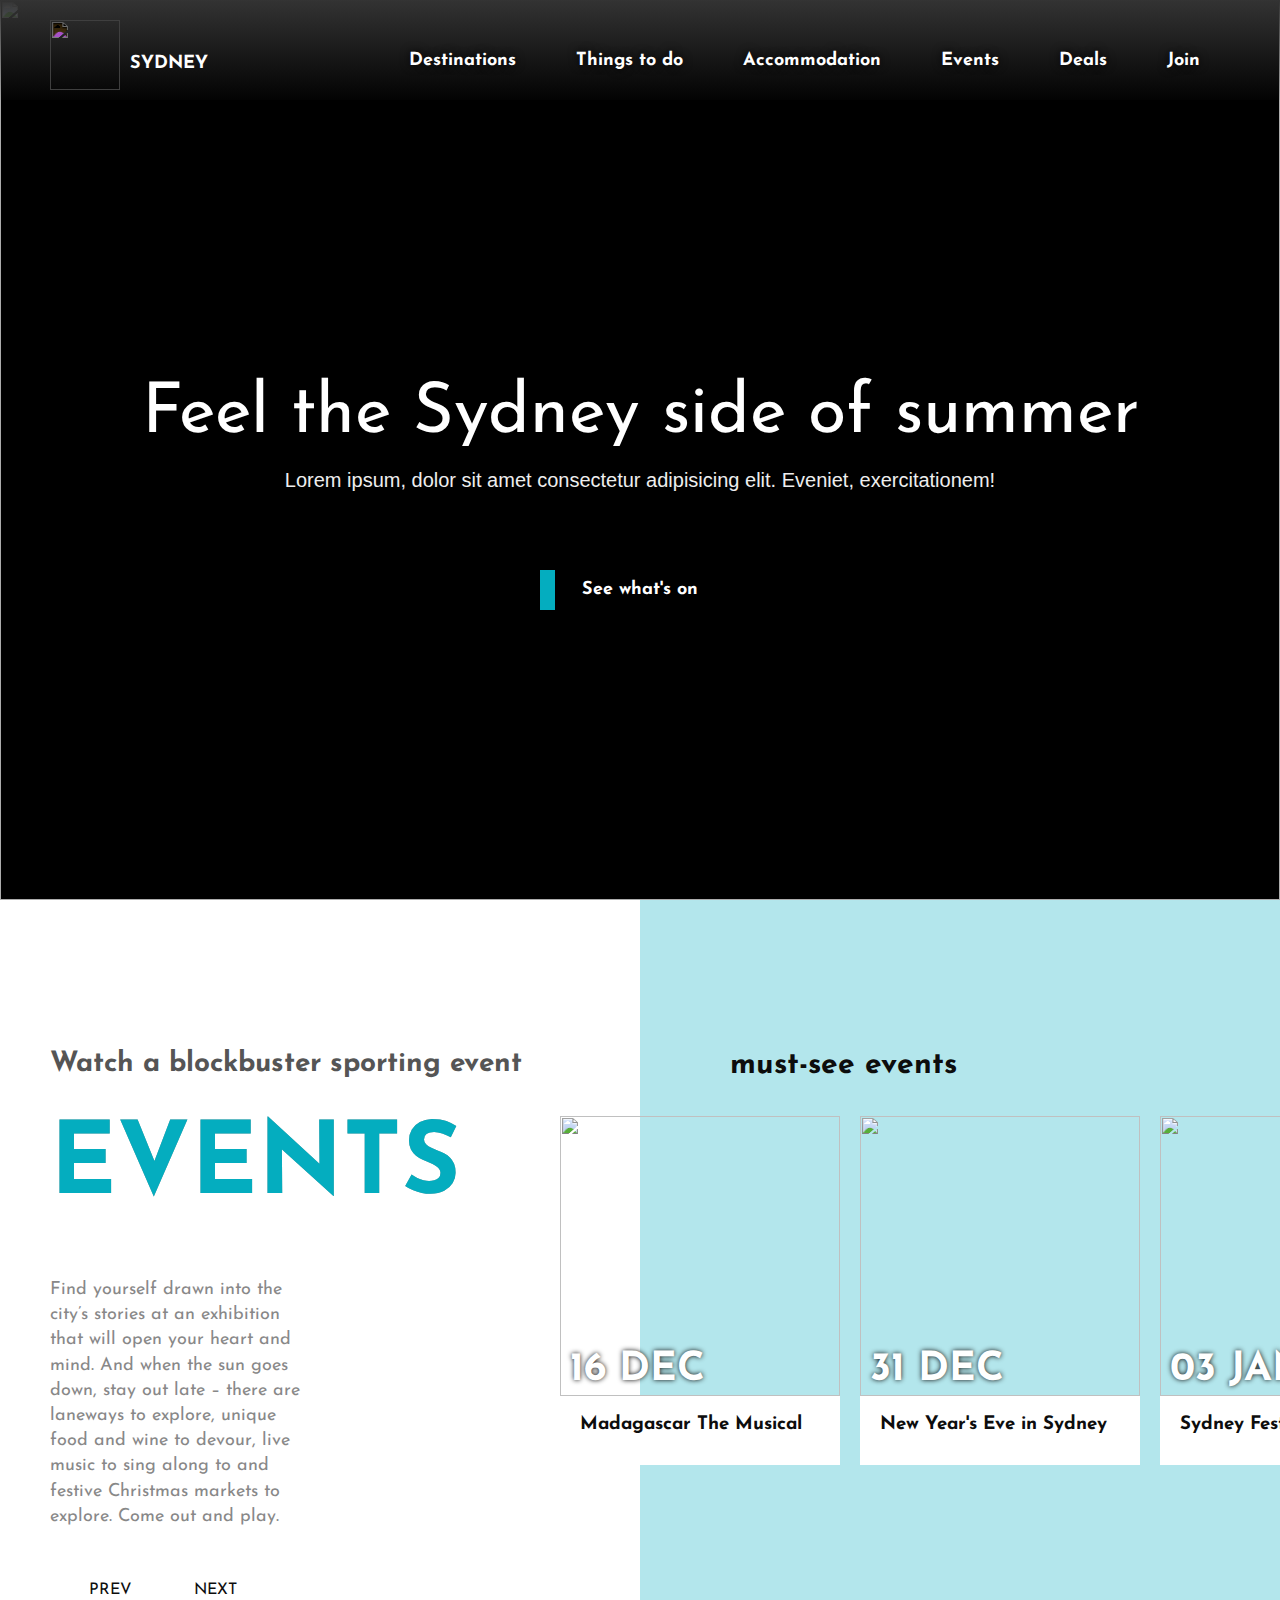
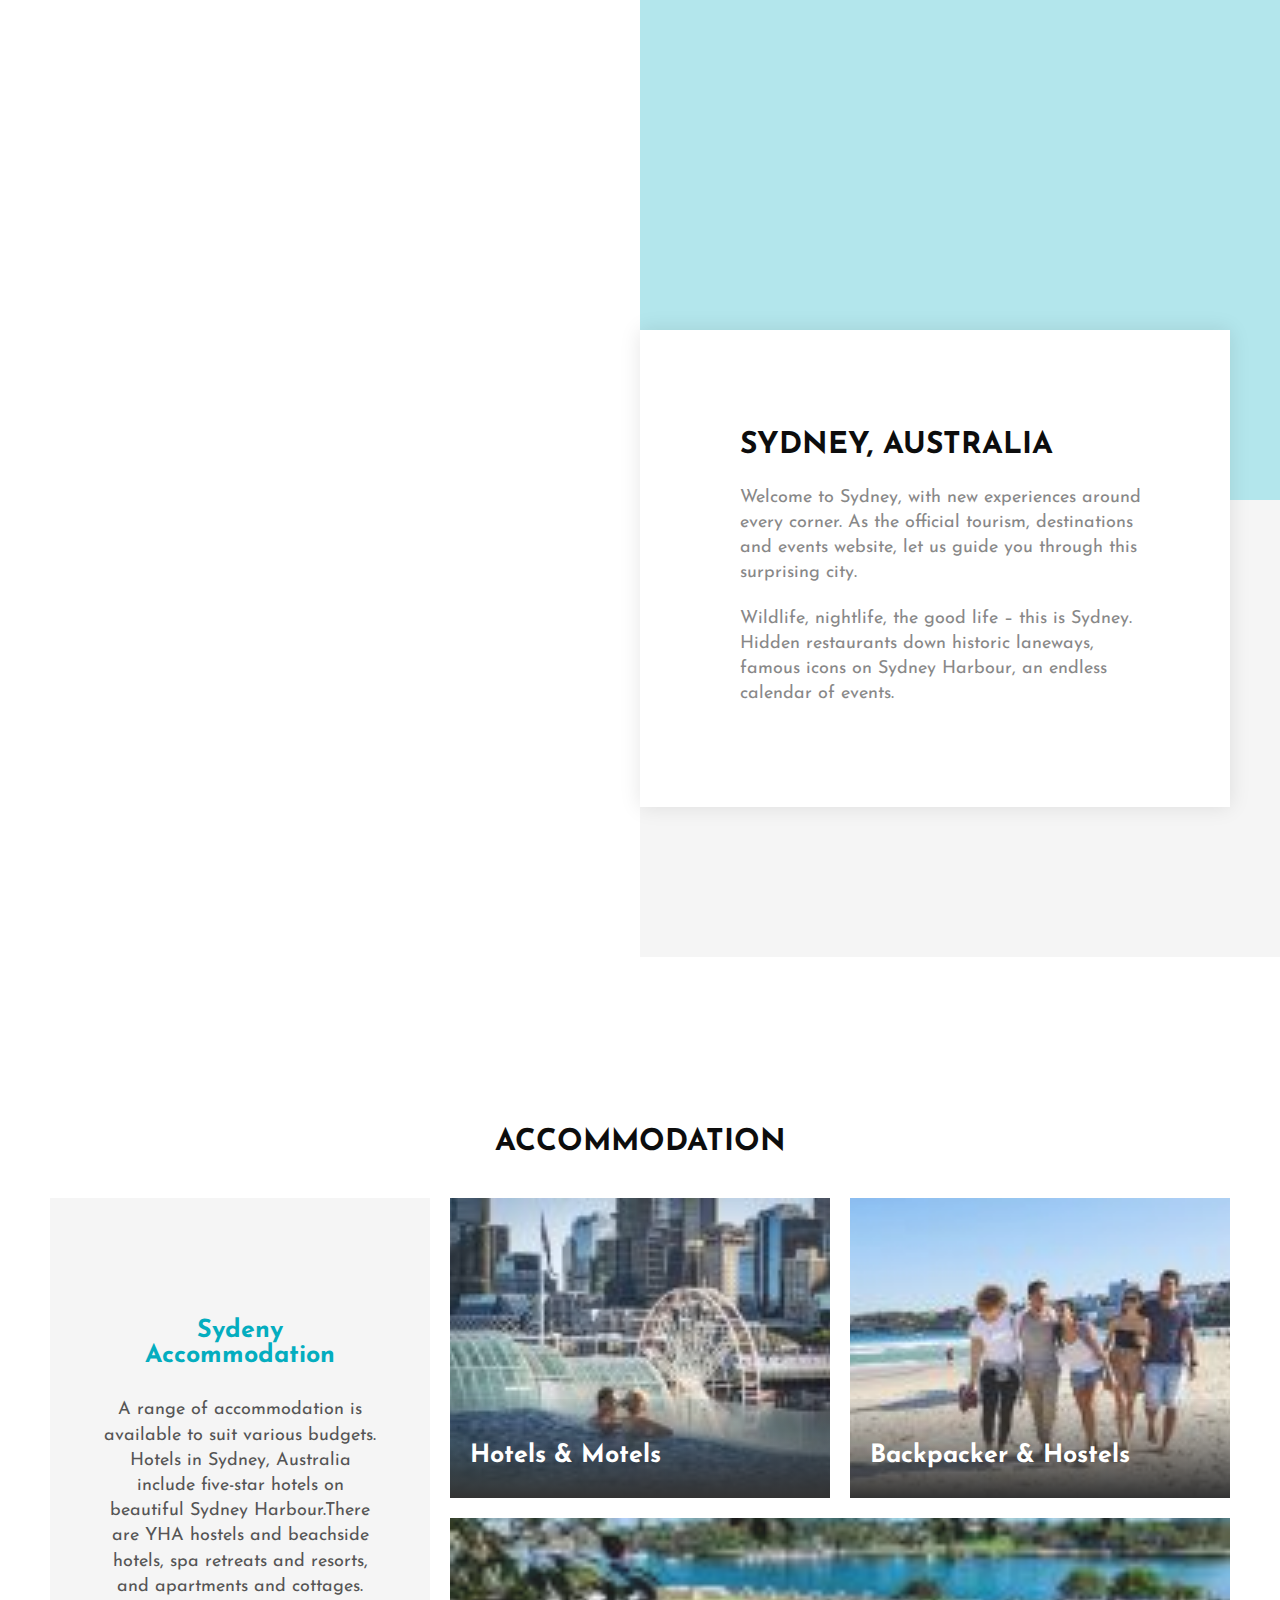
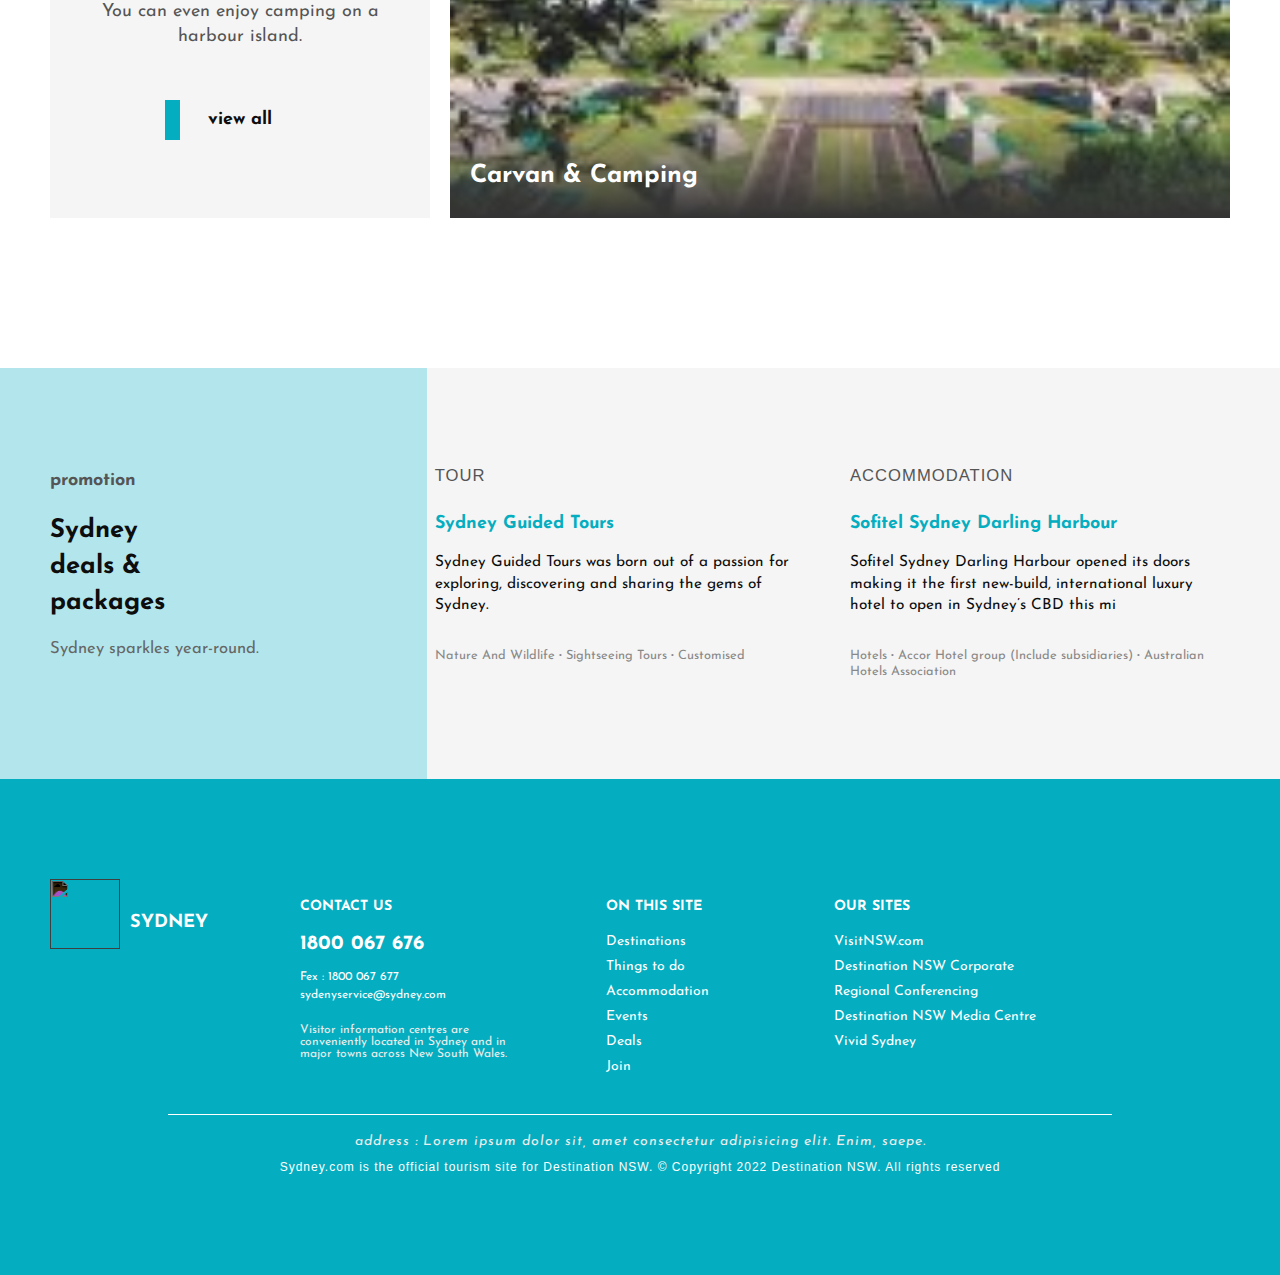
==== index.html @ 296b66c2 "banner 및 accommodation mobile(539ox) 적용" ====
<!DOCTYPE html>
<html lang="ko">

<head>
    <meta charset="UTF-8">
    <meta http-equiv="X-UA-Compatible" content="IE=edge">
    <meta name="viewport" content="width=device-width, initial-scale=1.0">
    <title>Visit to Sydney</title>
    <link rel="stylesheet" href="css/style.css">
    <script defer src="js/main.js"></script>
    <script defer src="js/anime.js"></script>

    <!-- font awesome -->
    <script src="https://kit.fontawesome.com/6f60aa9a63.js" crossorigin="anonymous"></script>

</head>

<body>
    <!-- 
        참고사이트
        https://www.sydney.com/
        참고레이아웃
        http://co1071.shiningcorp.com/?device=pc   
    -->

    <div></div>
    <header id="header">

        <div class="inner">
            <h1>
                <a href="index.html">
                    <img src="img/logoOperahouse.png" alt="">
                    <span>SYDNEY</span>
                </a>
            </h1>

            <!-- web menu -->
            <nav class="menuWeb">

                <!-- main menu -->
                <ul id="gnb">
                    <li><a href="destinations.html">Destinations</a></li>
                    <li><a href="things.html">Things to do</a></li>
                    <li><a href="accommodation.html">Accommodation</a></li>
                    <li><a href="events.html">Events</a></li>
                    <li><a href="deals.html">Deals</a></li>
                    <li><a href="join.html">Join</a></li>
                </ul>
            </nav>

            <!-- media menu button -->
            <a href="#" class="btnMenu">
                <span>menuCall</span>
            </a>

            <!-- mobile menu -->
            <nav class="menuMo">
                <h1>
                    <a href="index.html">
                        <img src="img/logoOperahouse.png" alt="">
                        <span>SYDNEY</span>
                    </a>
                </h1>

                <ul id="gnbMo">
                    <li><a href="destinations.html">Destinations<b>&gt;</b></a></li>
                    <li><a href="things.html">Things to do<b>&gt;</b></a></li>
                    <li><a href="accommodation.html">Accommodation<b>&gt;</b></a></li>
                    <li><a href="events.html">Events<b>&gt;</b></a></li>
                    <li><a href="deals.html">Deals<b>&gt;</b></a></li>
                    <li><a href="join.html">Join<b>&gt;</b></a></li>
                </ul>
            </nav>

        </div>
        <!-- inner end -->
    </header>

    <!-- visual -->
    <figure id="visual">
        <div>
            <img src="img/visual1.jpg" alt="">
            <img src="img/visual2.jpg" alt="">
        </div>


        <div class="inner">
            <h2>Feel the Sydney side of summer</h2>
            <p>Lorem ipsum, dolor sit amet consectetur adipisicing elit. Eveniet, exercitationem!</p>
            <a href="#" class="btn">See what's on</a>
        </div>
        <!-- inner end -->
    </figure>

    <!-- event -->
    <section id="event">
        <div class="inner">
            <div class="left">
                <h3>Watch a blockbuster sporting event</h3>
                <h2>EVENTS</h2>
                <p>
                    Find yourself drawn into the city’s stories at an exhibition that will open your heart and mind. And
                    when the sun goes down, stay out late – there are laneways to explore, unique food and wine to
                    devour, live music to sing along to and festive Christmas markets to explore. Come out and play.
                </p>
                <a href="#" class="btnPrev"><i
                        class="fa-sharp fa-solid fa-arrow-left"></i>&nbsp;&nbsp;&nbsp;&nbsp;PREV</a>
                <a href="#" class="btnNext">NEXT&nbsp;&nbsp;&nbsp;&nbsp;<i
                        class="fa-sharp fa-solid fa-arrow-right"></i></a>
            </div>

            <div class="right">
                <p>must-see events</p>
                <div class="wrap">
                    <article>
                        <a href="#">
                            <div class="imgEvent">
                                <img src="img/event1.jpeg" alt="">
                                <span>09 DEC</span>
                            </div>
                            <div class="txtEvent">
                                <h3>Noel Sydney</h3>
                                <p>
                                    Set festive spirits soaring at Noel Sydney, a new, truly magical Christmas
                                    celebration spanning Macquarie St to the Royal Botanic Gardens.
                                </p>
                            </div>
                        </a>
                    </article>
                    <article>
                        <a href="#">
                            <div class="imgEvent">
                                <img src="img/event2.jpeg" alt="">
                                <span>16 DEC</span>
                            </div>
                            <div class="txtEvent">
                                <h3>Madagascar The Musical</h3>
                                <p>
                                    Out of the Zoo and onto the stage for the Australian Premiere at the Sydney Coliseum
                                    Theatre!
                                </p>
                            </div>
                        </a>
                    </article>
                    <article>
                        <a href="#">
                            <div class="imgEvent">
                                <img src="img/event3.jpeg" alt="">
                                <span>31 DEC</span>
                            </div>
                            <div class="txtEvent">
                                <h3>New Year's Eve in Sydney</h3>
                                <p>
                                    As the clock winds down on 2022, the atmosphere in Sydney becomes electric.
                                </p>
                            </div>
                        </a>
                    </article>
                    <article>
                        <a href="#">
                            <div class="imgEvent">
                                <img src="img/event4.jpeg" alt="">
                                <span>03 JAN</span>
                            </div>
                            <div class="txtEvent">
                                <h3>Sydney Festival</h3>
                                <p>
                                    Embracing the art of summer since 1977, Sydney Festival returns with a citywide
                                    celebration of culture, creativity and exhilarating curiosity.
                                </p>
                            </div>
                        </a>
                    </article>
                    <article>
                        <a href="#">
                            <div class="imgEvent">
                                <img src="img/event5.jpeg" alt="">
                                <span>05 JAN</span>
                            </div>
                            <div class="txtEvent">
                                <h3>Elevate Sydney</h3>
                                <p>
                                    Elevate Sydney is back! Live music, entertainment and more - for free! Overlooking
                                    Circular Quay, the Sydney
                                </p>
                            </div>
                        </a>
                    </article>
                </div>

            </div>
        </div>
    </section>

    <!-- banner -->
    <section id="banner">
        <div class="inner wrap">
            <div class="wrap">
                <h2>SYDNEY, AUSTRALIA</h2>
                <p>Welcome to Sydney, with new experiences around every corner. As the official tourism, destinations
                    and events website, let us guide you through this surprising city.</p>
                <p>Wildlife, nightlife, the good life – this is Sydney. Hidden restaurants down historic laneways,
                    famous icons on Sydney Harbour, an endless calendar of events.
                    <!-- Golden sands, turquoise oceans, dewy green rainforests. Bring the family, your best mates, your soul mate, because nowhere does summer quite like Sydney.-->
                </p>
            </div>
        </div>
    </section>

    <!-- accommodation -->
    <section id="accommodation">
        <div class="inner">
            <h2>ACCOMMODATION</h2>
            <div class="wrap">
                <article>
                    <h3>Sydeny Accommodation</h3>
                    <!-- p내용 너무 길면 줄일 것 -->
                    <p>
                        A range of accommodation is available to suit various budgets. Hotels in Sydney, Australia
                        include five-star hotels on beautiful Sydney Harbour.<span>There are YHA hostels and beachside
                            hotels, spa retreats and resorts, and apartments and cottages. You can even enjoy camping on
                            a harbour island.</span>
                    </p>
                    <a href="#">view all</a>
                </article>

                <article>
                    <a href="#">
                        <div><img src="img/accommodation1.jpg" alt=""></div>
                        <h3>Hotels & Motels</h3>
                    </a>
                </article>

                <article>
                    <a href="#">
                        <div><img src="img/accommodation2.jpg" alt=""></div>
                        <h3>Backpacker & Hostels</h3>
                    </a>
                </article>

                <article>
                    <a href="#">
                        <div><img src="img/accommodation3.jpeg" alt=""></div>
                        <h3>Carvan & Camping</h3>
                    </a>
                </article>
            </div>
        </div>
    </section>

    <!-- deals & packages -->
    <section id="deals">
        <div class="inner wrap">
            <section>
                <span>promotion</span>
                <h2>Sydney<br>deals & packages</h2>
                <p>
                    Sydney sparkles
                    year-round.<!--  Whether you want to spend the day lazing at the beach, hiking in a national park, eating out at a delectable restaurant, joining a guided cultural tour or taking your pick of a buzzing calendar of events, it's time to feel new in Sydney. -->
                </p>
            </section>

            <section>
                <article>
                    <a href="#">
                        <b>TOUR</b>
                        <h3>Sydney Guided Tours</h3>
                        <p>Sydney Guided Tours was born out of a passion for exploring, discovering and sharing the gems
                            of Sydney.</p>
                        <span>Nature And Wildlife ∙ Sightseeing Tours ∙ Customised</span>
                    </a>
                </article>

                <article>
                    <a href="#">
                        <b>ACCOMMODATION</b>
                        <h3>Sofitel Sydney Darling Harbour</h3>
                        <p>Sofitel Sydney Darling Harbour opened its doors making it the first new-build, international
                            luxury hotel to open in Sydney’s CBD this mi</p>
                        <span>Hotels ∙ Accor Hotel group (Include subsidiaries) ∙ Australian Hotels Association</span>
                    </a>
                </article>
            </section>

        </div>
    </section>

    <!-- footer -->
    <footer id="footer">
        <div class="inner">
            <div class="footNavWrap wrap">
                <h1>
                    <a href="index.html">
                        <img src="img/logoOperahouse.png" alt="">
                        <span>SYDNEY</span>
                    </a>
                </h1>
                <!-- <ul>
                    <li><a href="#">Policy</a></li>
                    <li><a href="#">Terms</a></li>
                    <li><a href="#">Customer</a></li>
                    <li><a href="#">Contact us</a></li>
                </ul> -->
                <nav>
                    <div>
                        <h4>CONTACT US</h4>
                        <span>1800 067 676</span><br><span>Fex : 1800 067
                            677</span><br><span>sydenyservice@sydney.com</span><br>
                        <p>
                            Visitor information centres are conveniently located in Sydney and in major towns across New
                            South Wales.<!-- Look for the distinctive blue and yellow ‘i’ signage.
                            The main Sydney Visitor Centre is in The Rocks. -->
                        </p>
                    </div>
                    <div>
                        <h4>ON THIS SITE</h4>
                        <ul>
                            <li><a href="destinations.html">Destinations</a></li>
                            <li><a href="things.html">Things to do</a></li>
                            <li><a href="accommodation.html">Accommodation</a></li>
                            <li><a href="events.html">Events</a></li>
                            <li><a href="deals.html">Deals</a></li>
                            <li><a href="join.html">Join</a></li>
                        </ul>
                    </div>
                    <div>
                        <h4>OUR SITES</h4>
                        <ul>
                            <li><a href="https://www.visitnsw.com/" target="_blank">VisitNSW.com</a></li>
                            <li><a href="https://www.destinationnsw.com.au/" target="_blank">Destination NSW
                                    Corporate</a></li>
                            <li><a href="https://www.meetinnsw.com.au/" target="_blank">Regional Conferencing</a></li>
                            <li><a href="https://media.destinationnsw.com.au/" target="_blank">Destination NSW Media
                                    Centre</a></li>
                            <li><a href="https://www.vividsydney.com/" target="_blank">Vivid Sydney</a></li>
                        </ul>
                    </div>
                </nav>

                <ul>
                    <li>
                        <a href="https://www.facebook.com/sydney" target="_blank">
                            <i class="fab fa-facebook-square"></i><span></span>
                        </a>
                    </li>
                    <li>
                        <a href="https://twitter.com/sydney_sider" target="_blank">
                            <i class="fab fa-twitter-square"></i><span></span>
                        </a>
                    </li>
                    <li>
                        <a href="https://www.youtube.com/user/seesydney" target="_blank">
                            <i class="fab fa-youtube-square"></i><span></span>
                        </a>
                    </li>
                    </li>
                    <li>
                        <a href="https://www.pinterest.com/seesydney/" target="_blank">
                            <i class="fab fa-pinterest-square"></i><span></span>
                        </a>
                    </li>
                </ul>
            </div>

            <div class="footAddWrap wrap">
                <address>
                    address : Lorem ipsum dolor sit, amet consectetur adipisicing elit. Enim, saepe.
                </address>
                <p>
                    Sydney.com is the official tourism site for Destination NSW.
                    © Copyright 2022 Destination NSW. All rights reserved
                </p>
            </div>

        </div>
    </footer>
</body>

</html>
---- css/style.css ----
@import url("https://fonts.googleapis.com/css2?family=Josefin+Sans:wght@100;300;400;500&display=swap");
* {
  margin: 0px;
  padding: 0px;
  box-sizing: border-box;
}

ul,
ol,
li {
  list-style: none;
}

a {
  text-decoration: none;
  outline: 0;
}

body {
  font-family: "Josefin Sans", sans-serif;
  color: #0d0d0d;
}

.hidden {
  position: absolute;
  top: -999999px;
  opacity: 0;
}

.wrap::after {
  content: "";
  display: block;
  clear: both;
}

body #headerSub {
  width: 100%;
  height: 100px;
  position: relative;
  background: linear-gradient(0deg, rgba(51, 51, 51, 0.05), rgb(51, 51, 51));
  z-index: 10;
}
body #headerSub .inner {
  width: 1180px;
  height: 100px;
  margin: 0 auto;
  position: relative;
  z-index: 10;
}
body #headerSub .inner > h1 {
  position: absolute;
  width: 140px;
  left: 0;
  bottom: 10px;
}
body #headerSub .inner > h1 > a {
  display: block;
  width: 100%;
  height: 70px;
}
body #headerSub .inner > h1 > a img {
  width: 70px;
  height: 70px;
  float: left;
  margin-right: 10px;
  filter: invert(100%);
}
body #headerSub .inner > h1 > a span {
  display: inline-block;
  font-size: 18px;
  position: absolute;
  top: 35px;
  color: #fff;
}
body #headerSub .inner .menuWeb #gnb {
  position: absolute;
  right: 0;
  bottom: 18px;
}
body #headerSub .inner .menuWeb #gnb li {
  float: left;
}
body #headerSub .inner .menuWeb #gnb li a {
  display: block;
  padding: 12px 30px;
  font: bold 18px/1 "Josefin Sans";
  color: #fff;
  text-shadow: 0px 0px 10px #000;
}
body #headerSub .inner .menuWeb #gnb li a:hover {
  background-color: #fff;
  color: #333;
  text-shadow: none;
}
body #headerSub .inner .btnMenu {
  display: none;
  width: 50px;
  height: 40px;
  position: absolute;
  top: 50%;
  right: 5%;
  transform: translateY(-50%);
}
body #headerSub .inner .btnMenu.on::before {
  top: 50%;
  margin-top: -2px;
  transform: rotate(45deg);
}
body #headerSub .inner .btnMenu.on::after {
  bottom: 50%;
  margin-bottom: -2px;
  transform: rotate(-45deg);
}
body #headerSub .inner .btnMenu.on span {
  opacity: 0;
}
body #headerSub .inner .btnMenu::before, body #headerSub .inner .btnMenu::after {
  content: "";
  display: block;
  width: 100%;
  height: 4px;
  background: #fff;
  position: absolute;
  left: 0;
  border-radius: 4px;
}
body #headerSub .inner .btnMenu::before {
  top: 0;
  transition: top 0.5s;
  transition: top 0.5s 0s, transform 0.5s 0.5s;
}
body #headerSub .inner .btnMenu::after {
  bottom: 0;
  transition: bottom 0.5s 0s, transform 0.5s 0.5s;
}
body #headerSub .inner .btnMenu span {
  display: block;
  width: 100%;
  height: 4px;
  background: #fff;
  position: absolute;
  top: 50%;
  left: 0;
  margin-top: -2px;
  text-indent: -99999px;
  border-radius: 4px;
  transition: all 0.5s;
}
body #headerSub .inner .menuMo {
  display: none;
  position: fixed;
  top: 0;
  width: 270px;
  height: 100vh;
  background: #b3e6ec;
  padding: 0 2vh;
  left: -270px;
  transition: 0.5s;
}
body #headerSub .inner .menuMo.on {
  left: 0px;
}
body #headerSub .inner .menuMo > h1 {
  position: relative;
  width: 100%;
  height: 100px;
  padding-top: 20px;
  padding-left: 50px;
  margin-bottom: 25px;
}
body #headerSub .inner .menuMo > h1 > a {
  display: block;
  position: relative;
  width: 100%;
  height: 100%;
}
body #headerSub .inner .menuMo > h1 > a img {
  width: 70px;
  height: 70px;
  float: left;
  margin-right: 10px;
}
body #headerSub .inner .menuMo > h1 > a span {
  display: inline-block;
  font-size: 18px;
  line-height: 1;
  position: absolute;
  top: 35px;
  color: #0d0d0d;
}
body #headerSub .inner .menuMo #gnbMo {
  position: relative;
}
body #headerSub .inner .menuMo #gnbMo li {
  border-bottom: 1px solid #04adbf;
}
body #headerSub .inner .menuMo #gnbMo li a {
  display: block;
  width: 100%;
  padding: 3vh 0 2vh;
  text-align: center;
  font-size: 18px;
  font-weight: bold;
  line-height: 1;
  color: #0d0d0d;
}
body #headerSub .inner .menuMo #gnbMo li a b {
  float: right;
  padding-right: 1vw;
}
body .content {
  width: 100%;
  position: relative;
  top: -100px;
}
body .content .visualSub {
  top: 0;
  left: 0;
  width: 100%;
  height: 80vh;
  background: #000;
}
body .content .visualSub video {
  top: 0;
  left: 0;
  width: 100%;
  height: 100%;
  opacity: 0.4;
  object-fit: cover;
  object-position: center 30%;
}
body .content .inner {
  position: relative;
  width: 1180px;
  margin: 0 auto;
  min-height: 500px;
  padding: 100px 0px 0px;
}
body .content .inner h2 {
  position: absolute;
  font: bold 40px/1 "Josefin Sans", sans-serif;
  color: #fff;
  margin-bottom: 60px;
  top: -250px;
  width: 100%;
  text-align: center;
  text-shadow: 0px 0px 10px rgba(51, 51, 51, 0.8);
  letter-spacing: 1px;
}
body #footerSub {
  width: 100%;
  position: relative;
  background: #04adbf;
  padding: 100px 0;
}
body #footerSub .inner {
  width: 1180px;
  margin: 0 auto;
  position: relative;
}
body #footerSub .inner::after {
  content: "";
  display: block;
  clear: both;
}
body #footerSub .inner .footNavWrap {
  position: relative;
  display: flex;
  justify-content: space-between;
}
body #footerSub .inner .footNavWrap h1 {
  width: 140px;
  height: 70px;
  margin-right: 80px;
}
body #footerSub .inner .footNavWrap h1 a {
  display: block;
  width: 100%;
  height: 100%;
}
body #footerSub .inner .footNavWrap h1 a img {
  width: 70px;
  height: 100%;
  float: left;
  margin-right: 10px;
  filter: invert(100%);
}
body #footerSub .inner .footNavWrap h1 a span {
  display: inline-block;
  font-size: 18px;
  position: absolute;
  top: 35px;
  color: #fff;
}
body #footerSub .inner .footNavWrap nav {
  width: 67%;
  display: flex;
  justify-content: space-between;
  padding: 20px 0;
  color: #fff;
}
body #footerSub .inner .footNavWrap nav div {
  width: 33.33%;
}
body #footerSub .inner .footNavWrap nav div h4 {
  font-size: 14px;
  margin-bottom: 20px;
}
body #footerSub .inner .footNavWrap nav div:nth-of-type(1) span {
  margin-right: 10px;
  display: inline-block;
  margin-bottom: 3px;
  font-size: 12px;
}
body #footerSub .inner .footNavWrap nav div:nth-of-type(1) span:nth-of-type(1) {
  font-size: 20px;
  font-weight: bold;
  margin-bottom: 14px;
}
body #footerSub .inner .footNavWrap nav div:nth-of-type(1) > p {
  margin-top: 20px;
  font-size: 12px;
  padding-right: 30px;
  color: #eee;
}
body #footerSub .inner .footNavWrap nav div:nth-of-type(2) ul, body #footerSub .inner .footNavWrap nav div:nth-of-type(3) ul {
  width: 100%;
  padding: 0;
}
body #footerSub .inner .footNavWrap nav div:nth-of-type(2) ul li, body #footerSub .inner .footNavWrap nav div:nth-of-type(3) ul li {
  width: 100%;
  margin-left: 0;
}
body #footerSub .inner .footNavWrap nav div:nth-of-type(2) ul li a, body #footerSub .inner .footNavWrap nav div:nth-of-type(3) ul li a {
  display: block;
  font-size: 14px;
  color: #fff;
  margin-bottom: 10px;
}
body #footerSub .inner .footNavWrap nav div:nth-of-type(2) {
  padding-left: 50px;
  margin-right: 20px;
}
body #footerSub .inner .footNavWrap > ul {
  padding: 15px 0px;
}
body #footerSub .inner .footNavWrap > ul li {
  float: left;
  margin-left: 20px;
}
body #footerSub .inner .footNavWrap > ul li a {
  font-size: 25px;
  color: #fff;
}
body #footerSub .inner .footAddWrap {
  width: 80%;
  margin: 0 auto;
  position: relative;
}
body #footerSub .inner .footAddWrap address {
  position: relative;
  margin: 0 auto;
  padding: 30px 0 10px;
  font-size: 14px;
  letter-spacing: 1px;
  color: #eee;
  text-align: center;
}
body #footerSub .inner .footAddWrap address::after {
  content: "";
  display: block;
  position: absolute;
  margin: 10px auto;
  top: 0;
  left: 0;
  width: 100%;
  height: 0.5px;
  background: #fff;
}
body #footerSub .inner .footAddWrap > p {
  float: left;
  width: 100%;
  font-size: 12px;
  line-height: 1.4;
  font-family: "arial";
  color: #fff;
  letter-spacing: 1px;
  text-align: center;
}

@media screen and (max-width: 1179px) {
  body #headerSub .inner {
    width: 100%;
  }
  body #headerSub .inner > h1 {
    left: 50px;
  }
  body #headerSub .inner .menuWeb #gnb {
    right: 2%;
  }
  body #headerSub .inner .menuWeb #gnb li a {
    font: bold 15px/1 "Josefin Sans", sans-serif;
    text-shadow: 0px 0px 5px #000;
  }
  body .content .inner {
    width: 100%;
  }
  body .content .inner h2 {
    font: bold 35px/1 "Josefin Sans", sans-serif;
  }
  body #footerSub {
    padding: 60px 0px;
  }
  body #footerSub .inner {
    width: 100%;
    padding: 0% 10%;
  }
  body #footerSub .inner .footNavWrap h1 {
    margin-right: 60px;
  }
  body #footerSub .inner .footNavWrap nav {
    width: 50%;
  }
  body #footerSub .inner .footNavWrap nav div {
    width: 25%;
  }
  body #footerSub .inner .footNavWrap nav div:nth-of-type(2) {
    padding-left: 10px;
    margin-right: 0px;
  }
}
@media screen and (max-width: 1079px) {
  body #headerSub .inner .menuWeb {
    display: none;
  }
  body #headerSub .inner .btnMenu {
    display: block;
  }
  body #headerSub .inner .menuMo {
    display: block;
  }
  body .content .inner h2 {
    font: bold 30px/1.6 "Josefin Sans", sans-serif;
    padding: 0px 120px 100px;
  }
  body #footerSub .inner .footNavWrap {
    display: block;
  }
  body #footerSub .inner .footNavWrap h1 {
    margin: 0 auto;
  }
  body #footerSub .inner .footNavWrap nav {
    width: 100%;
    padding: 20px 0px 0px;
  }
  body #footerSub .inner .footNavWrap nav div {
    width: 100%;
  }
  body #footerSub .inner .footNavWrap nav div h4 {
    text-align: center;
  }
  body #footerSub .inner .footNavWrap nav div:nth-of-type(1) span {
    width: 100%;
    margin-right: 0px;
    text-align: center;
  }
  body #footerSub .inner .footNavWrap nav div:nth-of-type(1) span:nth-of-type(2) {
    display: none;
  }
  body #footerSub .inner .footNavWrap nav div:nth-of-type(1) span:nth-of-type(3) {
    display: none;
  }
  body #footerSub .inner .footNavWrap nav div:nth-of-type(1) > p {
    display: none;
  }
  body #footerSub .inner .footNavWrap nav div:nth-of-type(2), body #footerSub .inner .footNavWrap nav div:nth-of-type(3) {
    display: none;
  }
  body #footerSub .inner .footNavWrap > ul {
    padding: 0px 0px 15px;
    position: relative;
    display: flex;
    justify-content: center;
  }
  body #footerSub .inner .footNavWrap > ul li:nth-of-type(1) {
    margin-left: 0px;
  }
}
.things .inner main .isoWrap {
  width: 100%;
  float: left;
  position: relative;
}
.things .inner main .isoWrap article {
  width: 25%;
  padding: 10px;
  float: left;
}
.things .inner main .isoWrap article div {
  width: 100%;
  background: #fff;
  box-shadow: 0px 3px 15px rgba(0, 0, 0, 0.2);
  padding: 20px;
  border-radius: 4px;
}
.things .inner main .isoWrap article div img {
  width: 100%;
  margin-bottom: 15px;
}
.things .inner main .isoWrap article div h3 {
  font-size: 16px;
  line-height: 1;
  font-weight: bold;
  margin-bottom: 10px;
  text-align: center;
}
.things .inner main .isoWrap article div p {
  font-size: 12px;
  line-height: 1.4;
  font-family: "arial", sans-serif;
  color: #777;
  margin-bottom: 15px;
  text-align: center;
}

.vidList {
  width: 100%;
  display: flex;
  flex-wrap: wrap;
  justify-content: space-between;
}

.join {
  width: 100%;
  position: relative;
}
.join .visualSub {
  background: #b3e6ec;
}
.join .inner .joinForm {
  position: relative;
  width: 80%;
  margin: 0 auto;
}
.join .inner .joinForm h3 {
  font-size: 30px;
  font-weight: 400;
  margin-bottom: 40px;
  text-align: center;
  color: #04adbf;
}
.join .inner .joinForm #member fieldset {
  border: none;
}
.join .inner .joinForm #member fieldset table {
  width: 100%;
  border-top: 3px solid #04adbf;
  border-bottom: 3px solid #04adbf;
}
.join .inner .joinForm #member fieldset table tr th,
.join .inner .joinForm #member fieldset table tr td {
  border-bottom: 1px solid #eee;
  text-align: left;
}
.join .inner .joinForm #member fieldset table tr th {
  width: 20%;
  padding: 15px 30px;
}
.join .inner .joinForm #member fieldset table tr td {
  padding: 15px 20px;
}
.join .inner .joinForm #member fieldset table tr td input[type=text],
.join .inner .joinForm #member fieldset table tr td input[type=password],
.join .inner .joinForm #member fieldset table tr td select {
  width: 40%;
  background: #b3e6ec;
  padding: 15px;
  border: 1px solid #aaa;
}
.join .inner .joinForm #member fieldset table tr td input[type=radio],
.join .inner .joinForm #member fieldset table tr td input[type=checkbox] {
  margin: 15px 0px 15px 30px;
}
.join .inner .joinForm #member fieldset table tr td input[type=radio]:nth-of-type(1) {
  margin-left: 0px;
}
.join .inner .joinForm #member fieldset table tr td input[type=checkbox]:nth-of-type(1) {
  margin-left: 0px;
}
.join .inner .joinForm #member fieldset table tr td textarea {
  resize: none;
  width: 60%;
  height: 200px;
  background: #b3e6ec;
  padding: 15px;
}
.join .inner .joinForm #member fieldset table tr td p {
  font: 12px/1 "Josefin Sans";
  color: hotpink;
  margin-top: 8px;
}
.join .inner .joinForm #member fieldset .btnJoin {
  display: flex;
  justify-content: center;
  padding: 40px 0px 0px;
}
.join .inner .joinForm #member fieldset .btnJoin input[type=reset],
.join .inner .joinForm #member fieldset .btnJoin input[type=submit] {
  width: 20%;
  height: 60px;
  margin: 10px;
  font-size: 12px;
  color: #fff;
  font-weight: bold;
  line-height: 60px;
  border: none;
  border-radius: 3px;
  cursor: pointer;
  transition: 0.3s;
  text-align: center;
  background: #04adbf;
}
.join .inner .joinForm #member fieldset .btnJoin input[type=reset]:hover,
.join .inner .joinForm #member fieldset .btnJoin input[type=submit]:hover {
  background: #b3e6ec;
  color: #0d0d0d;
  border: 1px solid #0d0d0d;
}

body {
  background: #fff;
}
body > div::before {
  content: "";
  display: block;
  position: absolute;
  width: 50%;
  height: 1200px;
  top: 100vh;
  right: 0;
  background: #b3e6ec;
}
body #header {
  width: 100%;
  height: 100px;
  position: relative;
  background: linear-gradient(0deg, rgba(51, 51, 51, 0.05), rgb(51, 51, 51));
  z-index: 10;
}
body #header .inner {
  width: 1180px;
  height: 100px;
  margin: 0 auto;
  position: relative;
  z-index: 10;
}
body #header .inner > h1 {
  position: absolute;
  width: 140px;
  left: 0;
  bottom: 10px;
}
body #header .inner > h1 > a {
  display: block;
  width: 100%;
  height: 70px;
}
body #header .inner > h1 > a img {
  width: 70px;
  height: 70px;
  float: left;
  margin-right: 10px;
  filter: invert(100%);
}
body #header .inner > h1 > a span {
  display: inline-block;
  font-size: 18px;
  position: absolute;
  top: 35px;
  color: #fff;
}
body #header .inner .menuWeb #gnb {
  position: absolute;
  right: 0;
  bottom: 18px;
}
body #header .inner .menuWeb #gnb li {
  float: left;
}
body #header .inner .menuWeb #gnb li a {
  display: block;
  padding: 12px 30px;
  font: bold 18px/1 "Josefin Sans", sans-serif;
  color: #fff;
  text-shadow: 0px 0px 10px #000;
}
body #header .inner .menuWeb #gnb li a:hover {
  background-color: #fff;
  color: #333;
  text-shadow: none;
}
body #header .inner .btnMenu {
  display: none;
  width: 50px;
  height: 40px;
  position: absolute;
  top: 50%;
  right: 5%;
  transform: translateY(-50%);
}
body #header .inner .btnMenu.on::before {
  top: 50%;
  margin-top: -2px;
  transform: rotate(45deg);
}
body #header .inner .btnMenu.on::after {
  bottom: 50%;
  margin-bottom: -2px;
  transform: rotate(-45deg);
}
body #header .inner .btnMenu.on span {
  opacity: 0;
}
body #header .inner .btnMenu::before, body #header .inner .btnMenu::after {
  content: "";
  display: block;
  width: 100%;
  height: 4px;
  background: #fff;
  position: absolute;
  left: 0;
  border-radius: 4px;
}
body #header .inner .btnMenu::before {
  top: 0;
  transition: top 0.5s;
  transition: top 0.5s 0s, transform 0.5s 0.5s;
}
body #header .inner .btnMenu::after {
  bottom: 0;
  transition: bottom 0.5s 0s, transform 0.5s 0.5s;
}
body #header .inner .btnMenu span {
  display: block;
  width: 100%;
  height: 4px;
  background: #fff;
  position: absolute;
  top: 50%;
  left: 0;
  margin-top: -2px;
  text-indent: -99999px;
  border-radius: 4px;
  transition: all 0.5s;
}
body #header .inner .menuMo {
  display: none;
  position: fixed;
  top: 0;
  width: 270px;
  height: 100vh;
  background: #b3e6ec;
  padding: 0 2vh;
  left: -270px;
  transition: 0.5s;
}
body #header .inner .menuMo.on {
  left: 0px;
}
body #header .inner .menuMo > h1 {
  position: relative;
  width: 100%;
  height: 100px;
  padding-top: 20px;
  padding-left: 50px;
  margin-bottom: 25px;
}
body #header .inner .menuMo > h1 > a {
  display: block;
  position: relative;
  width: 100%;
  height: 100%;
}
body #header .inner .menuMo > h1 > a img {
  width: 70px;
  height: 70px;
  float: left;
  margin-right: 10px;
}
body #header .inner .menuMo > h1 > a span {
  display: inline-block;
  font-size: 18px;
  line-height: 1;
  position: absolute;
  top: 35px;
  color: #0d0d0d;
}
body #header .inner .menuMo #gnbMo {
  position: relative;
}
body #header .inner .menuMo #gnbMo li {
  border-bottom: 1px solid #04adbf;
}
body #header .inner .menuMo #gnbMo li a {
  display: block;
  width: 100%;
  padding: 3vh 0 2vh;
  text-align: center;
  font-size: 18px;
  font-weight: bold;
  line-height: 1;
  color: #0d0d0d;
}
body #header .inner .menuMo #gnbMo li a b {
  float: right;
  padding-right: 1vw;
}
body #visual {
  position: relative;
  top: -100px;
  left: 0;
  width: 100%;
  height: 100vh;
  background: #000;
  overflow: hidden;
}
body #visual div:nth-of-type(1) {
  position: absolute;
  top: 0;
  left: 0;
  width: 100%;
  height: 100%;
  position: absolute;
}
body #visual div:nth-of-type(1) img {
  position: absolute;
  top: 0;
  left: 0;
  width: 100%;
  height: 100%;
  object-fit: cover;
  object-position: center 80%;
  opacity: 0.9;
  animation: visualAni 5s infinite;
}
body #visual div:nth-of-type(1) img:nth-child(1) {
  width: 100%;
}
body #visual div:nth-of-type(1) img:nth-child(2) {
  width: 100%;
  display: none;
}
body #visual .inner {
  width: 1180px;
  margin: 0 auto;
  position: absolute;
  text-align: center;
  top: 55%;
  left: 50%;
  transform: translate(-50%, -50%);
}
body #visual .inner h2 {
  font: normal 70px/1 "Josefin Sans", sans-serif;
  color: #fff;
  margin-bottom: 20px;
  text-shadow: 0px 0px 10px #000;
}
body #visual .inner p {
  font: normal 20px/1 "arial", sans-serif;
  color: #eee;
  margin-bottom: 80px;
}
body #visual .inner a {
  display: block;
  position: relative;
  width: 200px;
  height: 40px;
  font: bold 18px/40px "Josefin Sans", sans-serif;
  color: #fff;
  margin: 0 auto;
  text-align: center;
  transition: 0.3;
}
body #visual .inner a:hover {
  color: #04adbf;
}
body #visual .inner a::before {
  content: "";
  display: block;
  position: absolute;
  width: 15px;
  height: 40px;
  background: #04adbf;
  transition: 0.3s;
  z-index: -1;
}
body #visual .inner a:hover::before {
  background: #fff;
  width: 200px;
}
body #event {
  width: 100%;
  padding: 50px 0 150px;
  position: relative;
  overflow: hidden;
}
body #event .inner {
  width: 1180px;
  margin: 0 auto;
  position: relative;
  display: flex;
  justify-content: space-between;
}
body #event .inner div.left {
  width: 480px;
  margin-right: 20px;
}
body #event .inner div.left h3 {
  font-size: 28px;
  margin-bottom: 40px;
  color: #555;
}
body #event .inner div.left h2 {
  font-size: 100px;
  margin-bottom: 60px;
  color: #04adbf;
  text-shadow: 0px 0px 0px rgba(0, 0, 0, 0.4);
}
body #event .inner div.left p {
  width: 20vw;
  margin-bottom: 40px;
  font-size: 18px;
  line-height: 1.4;
  color: #888;
}
body #event .inner div.left a {
  display: block;
  position: relative;
  float: left;
  width: 100px;
  height: 40px;
  color: #0d0d0d;
  text-align: center;
  line-height: 40px;
  transition: 0.3s;
}
body #event .inner div.left a.btnPrev {
  margin-right: 2vw;
}
body #event .inner div.left a.btnPrev i {
  position: relative;
  left: 0%;
}
body #event .inner div.left a.btnPrev:hover {
  color: #04adbf;
}
body #event .inner div.left a.btnPrev:hover i {
  transform: scale(1.2);
  animation: prevAni 0.3s;
}
body #event .inner div.left a.btnNext i {
  position: relative;
  right: 0%;
}
body #event .inner div.left a.btnNext:hover {
  color: #04adbf;
}
body #event .inner div.left a.btnNext:hover i {
  transform: scale(1.2);
  animation: nextAni 0.3s;
}
body #event .inner div.right {
  width: 680px;
}
body #event .inner div.right > p {
  width: 100%;
  padding: 0px 0px 35px 180px;
  font-size: 30px;
  font-weight: bold;
}
body #event .inner div.right .wrap {
  width: 1600px;
  height: 340px;
  position: relative;
}
body #event .inner div.right .wrap article {
  width: 300px;
  height: 100%;
  padding: 0px 10px;
  float: left;
  transition: 0.5s;
  position: absolute;
  top: 0;
  left: 0;
}
body #event .inner div.right .wrap article:nth-of-type(1) {
  opacity: 0;
  transform: translateX(-100%) scale(1);
}
body #event .inner div.right .wrap article:nth-of-type(2) {
  opacity: 1;
  transform: translateX(0%) scale(1);
}
body #event .inner div.right .wrap article:nth-of-type(3) {
  opacity: 1;
  transform: translateX(100%) scale(1);
}
body #event .inner div.right .wrap article:nth-of-type(4) {
  opacity: 1;
  transform: translateX(200%) scale(1);
}
body #event .inner div.right .wrap article:nth-of-type(5) {
  opacity: 0;
  transform: translateX(300%) scale(1);
}
body #event .inner div.right .wrap article a {
  display: block;
  width: 100%;
  height: 100%;
}
body #event .inner div.right .wrap article a .imgEvent {
  width: 100%;
  height: 280px;
}
body #event .inner div.right .wrap article a .imgEvent img {
  width: 100%;
  height: 100%;
  object-fit: cover;
}
body #event .inner div.right .wrap article a .imgEvent span {
  position: relative;
  font-size: 40px;
  font-weight: bold;
  color: #fff;
  text-shadow: 0px 0px 5px #0d0d0d;
  padding: 10px 10px;
  left: 0;
  top: -50px;
}
body #event .inner div.right .wrap article a .txtEvent {
  background: #fff;
  position: relative;
  padding: 20px;
  color: #0d0d0d;
}
body #event .inner div.right .wrap article a .txtEvent h3 {
  font-weight: bold;
  line-height: 1;
  margin-bottom: 10px;
}
body #event .inner div.right .wrap article a .txtEvent p {
  width: 100%;
  font-size: 16px;
  line-height: 1.2;
  max-height: 0;
  overflow: hidden;
  transition: 0.5s;
}
body #event .inner div.right .wrap article a:hover .txtEvent {
  background: #fff;
}
body #event .inner div.right .wrap article a:hover .txtEvent p {
  overflow: visible;
  max-height: 100vh;
  background: #fff;
}
body #banner {
  width: 100%;
  position: relative;
  padding: 150px 0;
  margin: 20px 0;
  background: url(../img/bannerBg.jpg) no-repeat left center fixed;
  background-size: 50%;
}
body #banner .inner {
  width: 1180px;
  margin: 0 auto;
  position: relative;
}
body #banner .inner .wrap {
  float: right;
  width: 50%;
  padding: 100px 80px 100px 100px;
  background: #fff;
  box-shadow: 0px 0px 20px rgba(0, 0, 0, 0.1);
}
body #banner .inner .wrap h2 {
  font-size: 30px;
  font-weight: bold;
  padding-bottom: 25px;
}
body #banner .inner .wrap p {
  font: normal 18px/1.4 "Josefin Sans";
  color: #888;
}
body #banner .inner .wrap p:nth-of-type(1) {
  margin-bottom: 20px;
}
body #banner::after {
  content: "";
  display: block;
  position: absolute;
  top: 0;
  right: 0;
  width: 50%;
  height: 100%;
  background: #f5f5f5;
  z-index: -10;
}
body #accommodation {
  width: 100%;
  padding: 150px 0;
}
body #accommodation .inner {
  width: 1180px;
  margin: 0 auto;
  position: relative;
}
body #accommodation .inner h2 {
  text-align: center;
  font-size: 30px;
  font-weight: bold;
  margin-bottom: 40px;
}
body #accommodation .inner .wrap {
  width: 100%;
}
body #accommodation .inner .wrap article:nth-of-type(1), body #accommodation .inner .wrap article:nth-of-type(2), body #accommodation .inner .wrap article:nth-of-type(3), body #accommodation .inner .wrap article:nth-of-type(4) {
  float: left;
}
body #accommodation .inner .wrap article:nth-of-type(2), body #accommodation .inner .wrap article:nth-of-type(3), body #accommodation .inner .wrap article:nth-of-type(4) {
  position: relative;
  cursor: pointer;
}
body #accommodation .inner .wrap article:nth-of-type(2) div, body #accommodation .inner .wrap article:nth-of-type(3) div, body #accommodation .inner .wrap article:nth-of-type(4) div {
  width: 100%;
  height: 100%;
  position: relative;
  overflow: hidden;
}
body #accommodation .inner .wrap article:nth-of-type(2) div img, body #accommodation .inner .wrap article:nth-of-type(3) div img, body #accommodation .inner .wrap article:nth-of-type(4) div img {
  width: 100%;
  height: 100%;
  object-fit: cover;
  transition: 0.8s;
}
body #accommodation .inner .wrap article:nth-of-type(2) h3, body #accommodation .inner .wrap article:nth-of-type(3) h3, body #accommodation .inner .wrap article:nth-of-type(4) h3 {
  position: absolute;
  padding: 30px 20px;
  bottom: 0;
  left: 0;
  font-size: 25px;
  color: #fff;
  z-index: 3;
}
body #accommodation .inner .wrap article:nth-of-type(2):hover img, body #accommodation .inner .wrap article:nth-of-type(3):hover img, body #accommodation .inner .wrap article:nth-of-type(4):hover img {
  scale: 1.1;
}
body #accommodation .inner .wrap article:nth-of-type(2)::before, body #accommodation .inner .wrap article:nth-of-type(3)::before, body #accommodation .inner .wrap article:nth-of-type(4)::before {
  content: "";
  display: block;
  width: 100%;
  height: 100%;
  position: absolute;
  top: 0;
  left: 0;
  background: rgba(245, 245, 245, 0.11);
  z-index: 1;
}
body #accommodation .inner .wrap article:nth-of-type(2)::after, body #accommodation .inner .wrap article:nth-of-type(3)::after, body #accommodation .inner .wrap article:nth-of-type(4)::after {
  content: "";
  display: block;
  width: 100%;
  height: 33%;
  position: absolute;
  bottom: 0;
  left: 0;
  background: linear-gradient(0deg, rgb(51, 51, 51), rgba(51, 51, 51, 0.05));
  z-index: 2;
}
body #accommodation .inner .wrap article:nth-of-type(1) {
  width: 380px;
  height: 620px;
  position: relative;
  margin-right: 20px;
  padding: 120px 50px;
  background: #f5f5f5;
  text-align: center;
}
body #accommodation .inner .wrap article:nth-of-type(1) h3 {
  font-size: 25px;
  margin-bottom: 30px;
  color: #04adbf;
}
body #accommodation .inner .wrap article:nth-of-type(1) p {
  font-size: 18px;
  line-height: 1.4;
  color: #555;
  margin-bottom: 50px;
}
body #accommodation .inner .wrap article:nth-of-type(1) a {
  display: block;
  width: 150px;
  height: 40px;
  line-height: 40px;
  position: relative;
  text-align: center;
  margin: 0 auto;
  font: bold 18px/40px "Josefin Sans";
  color: #0d0d0d;
  transition: 0.3s;
  z-index: 2;
}
body #accommodation .inner .wrap article:nth-of-type(1) a:hover {
  color: #fff;
}
body #accommodation .inner .wrap article:nth-of-type(1) a::before {
  content: "";
  display: block;
  position: absolute;
  width: 15px;
  height: 40px;
  background: #04adbf;
  transition: 0.3s;
  z-index: -1;
}
body #accommodation .inner .wrap article:nth-of-type(1) a:hover::before {
  background: #04adbf;
  width: 150px;
}
body #accommodation .inner .wrap article:nth-of-type(2) {
  width: 380px;
  height: 300px;
  margin-right: 20px;
}
body #accommodation .inner .wrap article:nth-of-type(3) {
  width: 380px;
  height: 300px;
}
body #accommodation .inner .wrap article:nth-of-type(4) {
  width: 780px;
  height: 300px;
  margin-top: 20px;
}
body #deals {
  width: 100%;
  position: relative;
}
body #deals::before {
  content: "";
  display: block;
  width: 33.33%;
  height: 100%;
  position: absolute;
  background: #b3e6ec;
  z-index: -1;
  top: 0;
  left: 0;
}
body #deals::after {
  content: "";
  display: block;
  width: 66.67%;
  height: 100%;
  position: absolute;
  background: #f5f5f5;
  z-index: -1;
  top: 0;
  right: 0;
}
body #deals .inner {
  width: 1180px;
  margin: 0 auto;
  position: relative;
  display: flex;
  justify-content: space-between;
}
body #deals .inner section {
  position: relative;
}
body #deals .inner section:nth-of-type(1) {
  width: 18%;
  height: 100%;
  padding: 100px 0px 100px 0px;
}
body #deals .inner section:nth-of-type(1) span {
  display: inline-block;
  font: bold 1.4vw/1.4 "Josefin Sans";
  margin-bottom: 20px;
  color: #555;
}
body #deals .inner section:nth-of-type(1) > h2 {
  font-size: 2vw;
  margin-bottom: 20px;
  line-height: 1.4;
}
body #deals .inner section:nth-of-type(1) > p {
  font-size: 1.3vw;
  color: #666;
}
body #deals .inner section:nth-of-type(1) > p > span {
  font-size: 1.3vw;
  font-weight: normal;
  color: #666;
  display: hide;
}
body #deals .inner section:nth-of-type(2) {
  position: relative;
  width: 80%;
  height: 100%;
  padding: 100px 0px;
  display: flex;
  justify-content: flex-end;
}
body #deals .inner section:nth-of-type(2) article {
  padding-left: 5%;
  width: 44%;
}
body #deals .inner section:nth-of-type(2) article b {
  display: inline-block;
  font: normal 1.3vw/1 "arial";
  color: #555;
  margin-bottom: 30px;
  letter-spacing: 1px;
}
body #deals .inner section:nth-of-type(2) article h3 {
  font-size: 1.4vw;
  margin-bottom: 20px;
  color: #04adbf;
}
body #deals .inner section:nth-of-type(2) article p {
  font-size: 1.2vw;
  line-height: 1.4;
  margin-bottom: 30px;
  color: #0d0d0d;
}
body #deals .inner section:nth-of-type(2) article span {
  font-size: 1vw;
  color: #888;
}
body #footer {
  width: 100%;
  position: relative;
  background: #04adbf;
  padding: 100px 0;
}
body #footer .inner {
  width: 1180px;
  margin: 0 auto;
  position: relative;
}
body #footer .inner::after {
  content: "";
  display: block;
  clear: both;
}
body #footer .inner .footNavWrap {
  position: relative;
  display: flex;
  justify-content: space-between;
}
body #footer .inner .footNavWrap h1 {
  width: 140px;
  height: 70px;
  margin-right: 80px;
}
body #footer .inner .footNavWrap h1 a {
  display: block;
  width: 100%;
  height: 100%;
}
body #footer .inner .footNavWrap h1 a img {
  width: 70px;
  height: 100%;
  float: left;
  margin-right: 10px;
  filter: invert(100%);
}
body #footer .inner .footNavWrap h1 a span {
  display: inline-block;
  font-size: 18px;
  position: absolute;
  top: 35px;
  color: #fff;
}
body #footer .inner .footNavWrap nav {
  width: 67%;
  display: flex;
  justify-content: space-between;
  padding: 20px 0;
  color: #fff;
}
body #footer .inner .footNavWrap nav div {
  width: 33.33%;
}
body #footer .inner .footNavWrap nav div h4 {
  font-size: 14px;
  margin-bottom: 20px;
}
body #footer .inner .footNavWrap nav div:nth-of-type(1) span {
  margin-right: 10px;
  display: inline-block;
  margin-bottom: 3px;
  font-size: 12px;
}
body #footer .inner .footNavWrap nav div:nth-of-type(1) span:nth-of-type(1) {
  font-size: 20px;
  font-weight: bold;
  margin-bottom: 14px;
}
body #footer .inner .footNavWrap nav div:nth-of-type(1) > p {
  margin-top: 20px;
  font-size: 12px;
  padding-right: 30px;
  color: #eee;
}
body #footer .inner .footNavWrap nav div:nth-of-type(2) ul, body #footer .inner .footNavWrap nav div:nth-of-type(3) ul {
  width: 100%;
  padding: 0;
}
body #footer .inner .footNavWrap nav div:nth-of-type(2) ul li, body #footer .inner .footNavWrap nav div:nth-of-type(3) ul li {
  width: 100%;
  margin-left: 0;
}
body #footer .inner .footNavWrap nav div:nth-of-type(2) ul li a, body #footer .inner .footNavWrap nav div:nth-of-type(3) ul li a {
  display: block;
  font-size: 14px;
  color: #fff;
  margin-bottom: 10px;
}
body #footer .inner .footNavWrap nav div:nth-of-type(2) {
  padding-left: 50px;
  margin-right: 20px;
}
body #footer .inner .footNavWrap > ul {
  padding: 15px 0px;
}
body #footer .inner .footNavWrap > ul li {
  float: left;
  margin-left: 20px;
}
body #footer .inner .footNavWrap > ul li a {
  font-size: 25px;
  color: #fff;
}
body #footer .inner .footAddWrap {
  width: 80%;
  margin: 0 auto;
  position: relative;
}
body #footer .inner .footAddWrap address {
  position: relative;
  margin: 0 auto;
  padding: 30px 0 10px;
  font-size: 14px;
  letter-spacing: 1px;
  color: #eee;
  text-align: center;
}
body #footer .inner .footAddWrap address::after {
  content: "";
  display: block;
  position: absolute;
  margin: 10px auto;
  top: 0;
  left: 0;
  width: 100%;
  height: 0.5px;
  background: #fff;
}
body #footer .inner .footAddWrap > p {
  float: left;
  width: 100%;
  font-size: 12px;
  line-height: 1.4;
  font-family: "arial";
  color: #fff;
  letter-spacing: 1px;
  text-align: center;
}
@keyframes visualAni {
  0% {
    scale: 1;
  }
  100% {
    scale: 1.2;
  }
}
@keyframes prevAni {
  0% {
    left: 0%;
    opacity: 1;
  }
  100% {
    left: -20%;
    opacity: 0;
  }
}
@keyframes nextAni {
  0% {
    right: 0%;
    opacity: 1;
  }
  100% {
    right: -20%;
    opacity: 0;
  }
}

@media screen and (max-width: 1179px) {
  body > div::before {
    height: 800px;
  }
  body #header .inner {
    width: 100%;
    height: 100px;
  }
  body #header .inner > h1 {
    left: 50px;
  }
  body #header .inner .menuWeb #gnb {
    right: 2%;
  }
  body #header .inner .menuWeb #gnb li a {
    font: bold 15px/1 "Josefin Sans" sans-serif;
    text-shadow: 0px 0px 5px #000;
  }
  body #visual .inner {
    width: 100%;
  }
  body #visual .inner h2 {
    font: normal 50px/1 "Josefin Sans", sans-serif;
    text-shadow: 0px 0px 5px #000;
  }
  body #visual .inner p {
    font: normal 16px/1 "arial";
  }
  body #visual .inner a {
    height: 30px;
    font: bold 16px/30px "Josefin Sans", sans-serif;
  }
  body #visual .inner a::before {
    height: 30px;
  }
  body #event {
    padding: 20px 0 100px;
  }
  body #event .inner {
    width: 100%;
    padding: 0% 10%;
  }
  body #event .inner div.left {
    width: 36vw;
  }
  body #event .inner div.left h3 {
    font-size: 18px;
    margin-bottom: 30px;
  }
  body #event .inner div.left h2 {
    font-size: 80px;
    margin-bottom: 30px;
  }
  body #event .inner div.left p {
    width: 25vw;
    margin-bottom: 30px;
    font-size: 14px;
  }
  body #banner {
    padding: 100px 0px;
    margin: 0px 0px;
  }
  body #banner .inner {
    width: 100%;
  }
  body #banner .inner .wrap {
    padding: 70px 50px 70px 60px;
  }
  body #banner .inner .wrap h2 {
    font-size: 25px;
  }
  body #banner .inner .wrap p {
    font: normal 14px/1.4 "Josefin Sans", sans-serif;
  }
  body #accommodation {
    padding: 130px 0;
  }
  body #accommodation .inner {
    width: 100%;
    padding: 0% 10%;
  }
  body #accommodation .inner h2 {
    font-size: 25px;
  }
  body #accommodation .inner .wrap article:nth-of-type(2) h3, body #accommodation .inner .wrap article:nth-of-type(3) h3, body #accommodation .inner .wrap article:nth-of-type(4) h3 {
    padding: 20px 20px;
    font-size: 20px;
  }
  body #accommodation .inner .wrap article:nth-of-type(1) {
    width: 32%;
    height: 550px;
    padding: 80px 50px 60px;
  }
  body #accommodation .inner .wrap article:nth-of-type(1) h3 {
    font-size: 20px;
  }
  body #accommodation .inner .wrap article:nth-of-type(1) p {
    font-size: 14px;
  }
  body #accommodation .inner .wrap article:nth-of-type(1) a {
    height: 30px;
    font: bold 16px/30px "Josefin Sans", sans-serif;
  }
  body #accommodation .inner .wrap article:nth-of-type(1) a::before {
    height: 30px;
  }
  body #accommodation .inner .wrap article:nth-of-type(2) {
    width: calc(100% - (32% + 20px));
    height: 170px;
    margin-right: 0;
    margin-bottom: 20px;
  }
  body #accommodation .inner .wrap article:nth-of-type(3) {
    width: calc(100% - (32% + 20px));
    height: 170px;
    margin-bottom: 20px;
  }
  body #accommodation .inner .wrap article:nth-of-type(4) {
    width: calc(100% - (32% + 20px));
    height: 170px;
    margin-top: 0px;
  }
  body #deals .inner {
    width: 100%;
    padding: 0% 10%;
  }
  body #deals .inner section:nth-of-type(1) {
    width: 33.33%;
    padding: 80px 80px 0px 0px;
  }
  body #deals .inner section:nth-of-type(2) {
    width: 66.67%;
    padding: 80px 0px;
  }
  body #deals .inner section:nth-of-type(2) article {
    width: 46%;
  }
  body #deals .inner section:nth-of-type(2) article:nth-of-type(1) {
    margin-right: 0;
    padding-right: 0;
  }
  body #footer {
    padding: 60px 0px;
  }
  body #footer .inner {
    width: 100%;
    padding: 0% 10%;
  }
  body #footer .inner .footNavWrap h1 {
    margin-right: 60px;
  }
  body #footer .inner .footNavWrap nav {
    width: 50%;
  }
  body #footer .inner .footNavWrap nav div {
    width: 25%;
  }
  body #footer .inner .footNavWrap nav div:nth-of-type(2) {
    padding-left: 10px;
    margin-right: 0px;
  }
}
@media screen and (max-width: 1079px) {
  body > div::before {
    height: 1200px;
  }
  body #header .inner .menuWeb {
    display: none;
  }
  body #header .inner .btnMenu {
    display: block;
  }
  body #header .inner .menuMo {
    display: block;
  }
  body #visual .inner h2 {
    font: normal 50px/1 "Josefin Sans", sans-serif;
    padding: 0px 120px 100px;
    text-shadow: 0px 0px 15px rgba(0, 0, 0, 0.4);
  }
  body #visual .inner p {
    display: none;
  }
  body #visual .inner a {
    height: 50px;
    font: bold 20px/50px "Josefin Sans", sans-serif;
  }
  body #visual .inner a::before {
    height: 50px;
  }
  body #event {
    padding: 0px 0px 100px;
  }
  body #event .inner {
    display: block;
  }
  body #event .inner div.left {
    width: 100%;
    text-align: center;
    position: relative;
  }
  body #event .inner div.left h2 {
    margin-bottom: 0px;
  }
  body #event .inner div.left p {
    display: none;
  }
  body #event .inner div.left a {
    padding-top: 2vh;
  }
  body #event .inner div.right {
    width: 100%;
  }
  body #event .inner div.right > p {
    position: relative;
    opacity: 0;
    z-index: -1;
  }
  body #event .inner div.right .wrap {
    width: 100%;
  }
  body #event .inner div.right .wrap article {
    width: 60%;
    padding: 0vw 2vw 0vw 0vw;
  }
  body #event .inner div.right .wrap article a .imgEvent span {
    font-size: 4vw;
  }
  body #banner {
    background-size: 100%;
  }
  body #banner .inner .wrap p:nth-of-type(2) {
    display: none;
  }
  body #accommodation {
    padding: 100px 0;
  }
  body #accommodation .inner .wrap {
    position: relative;
  }
  body #accommodation .inner .wrap article:nth-of-type(1), body #accommodation .inner .wrap article:nth-of-type(2), body #accommodation .inner .wrap article:nth-of-type(3), body #accommodation .inner .wrap article:nth-of-type(4) {
    clear: both;
  }
  body #accommodation .inner .wrap article:nth-of-type(1) {
    width: 100%;
    height: 100%;
    margin-right: 0px;
    padding: 40px 100px 30px;
    margin-bottom: 20px;
  }
  body #accommodation .inner .wrap article:nth-of-type(1) h3 {
    margin-bottom: 15px;
  }
  body #accommodation .inner .wrap article:nth-of-type(1) p {
    margin-bottom: 15px;
  }
  body #accommodation .inner .wrap article:nth-of-type(1) p span {
    display: none;
  }
  body #accommodation .inner .wrap article:nth-of-type(2) {
    width: 100%;
  }
  body #accommodation .inner .wrap article:nth-of-type(3) {
    width: 100%;
  }
  body #accommodation .inner .wrap article:nth-of-type(4) {
    width: 100%;
  }
  body #deals::before {
    width: 40%;
  }
  body #deals::after {
    width: 60%;
  }
  body #deals .inner {
    display: block;
  }
  body #deals .inner section:nth-of-type(1) {
    width: 100%;
  }
  body #deals .inner section:nth-of-type(1) span {
    width: 15%;
    float: left;
  }
  body #deals .inner section:nth-of-type(1) > h2 {
    float: left;
    width: 40%;
  }
  body #deals .inner section:nth-of-type(1) p {
    display: none;
  }
  body #deals .inner section:nth-of-type(2) {
    width: 100%;
    padding: 2vw 0vw 8vw 0vw;
    display: flex;
    justify-content: flex-end;
  }
  body #deals .inner section:nth-of-type(2) article b {
    margin-bottom: 1.5vw;
  }
  body #footer .inner .footNavWrap {
    display: block;
  }
  body #footer .inner .footNavWrap h1 {
    margin: 0 auto;
  }
  body #footer .inner .footNavWrap nav {
    width: 100%;
    padding: 20px 0px 0px;
  }
  body #footer .inner .footNavWrap nav div {
    width: 100%;
  }
  body #footer .inner .footNavWrap nav div h4 {
    text-align: center;
  }
  body #footer .inner .footNavWrap nav div:nth-of-type(1) span {
    width: 100%;
    margin-right: 0px;
    text-align: center;
  }
  body #footer .inner .footNavWrap nav div:nth-of-type(1) span:nth-of-type(2) {
    display: none;
  }
  body #footer .inner .footNavWrap nav div:nth-of-type(1) span:nth-of-type(3) {
    display: none;
  }
  body #footer .inner .footNavWrap nav div:nth-of-type(1) > p {
    display: none;
  }
  body #footer .inner .footNavWrap nav div:nth-of-type(2), body #footer .inner .footNavWrap nav div:nth-of-type(3) {
    display: none;
  }
  body #footer .inner .footNavWrap > ul {
    padding: 0px 0px 15px;
    position: relative;
    display: flex;
    justify-content: center;
  }
  body #footer .inner .footNavWrap > ul li:nth-of-type(1) {
    margin-left: 0px;
  }
}
@media screen and (max-width: 767px) {
  body #banner .inner .wrap {
    width: 80vw;
  }
  body #accommodation .inner .wrap article:nth-of-type(1) {
    padding: 40px 50px 30px;
  }
}
@media screen and (max-width: 539px) {
  body #event .inner div.right > p {
    padding: 0px 0px 0px 0px;
  }
  body #event .inner div.right .wrap {
    width: 100%;
  }
  body #event .inner div.right .wrap article {
    width: 100%;
  }
}

/*# sourceMappingURL=style.css.map */
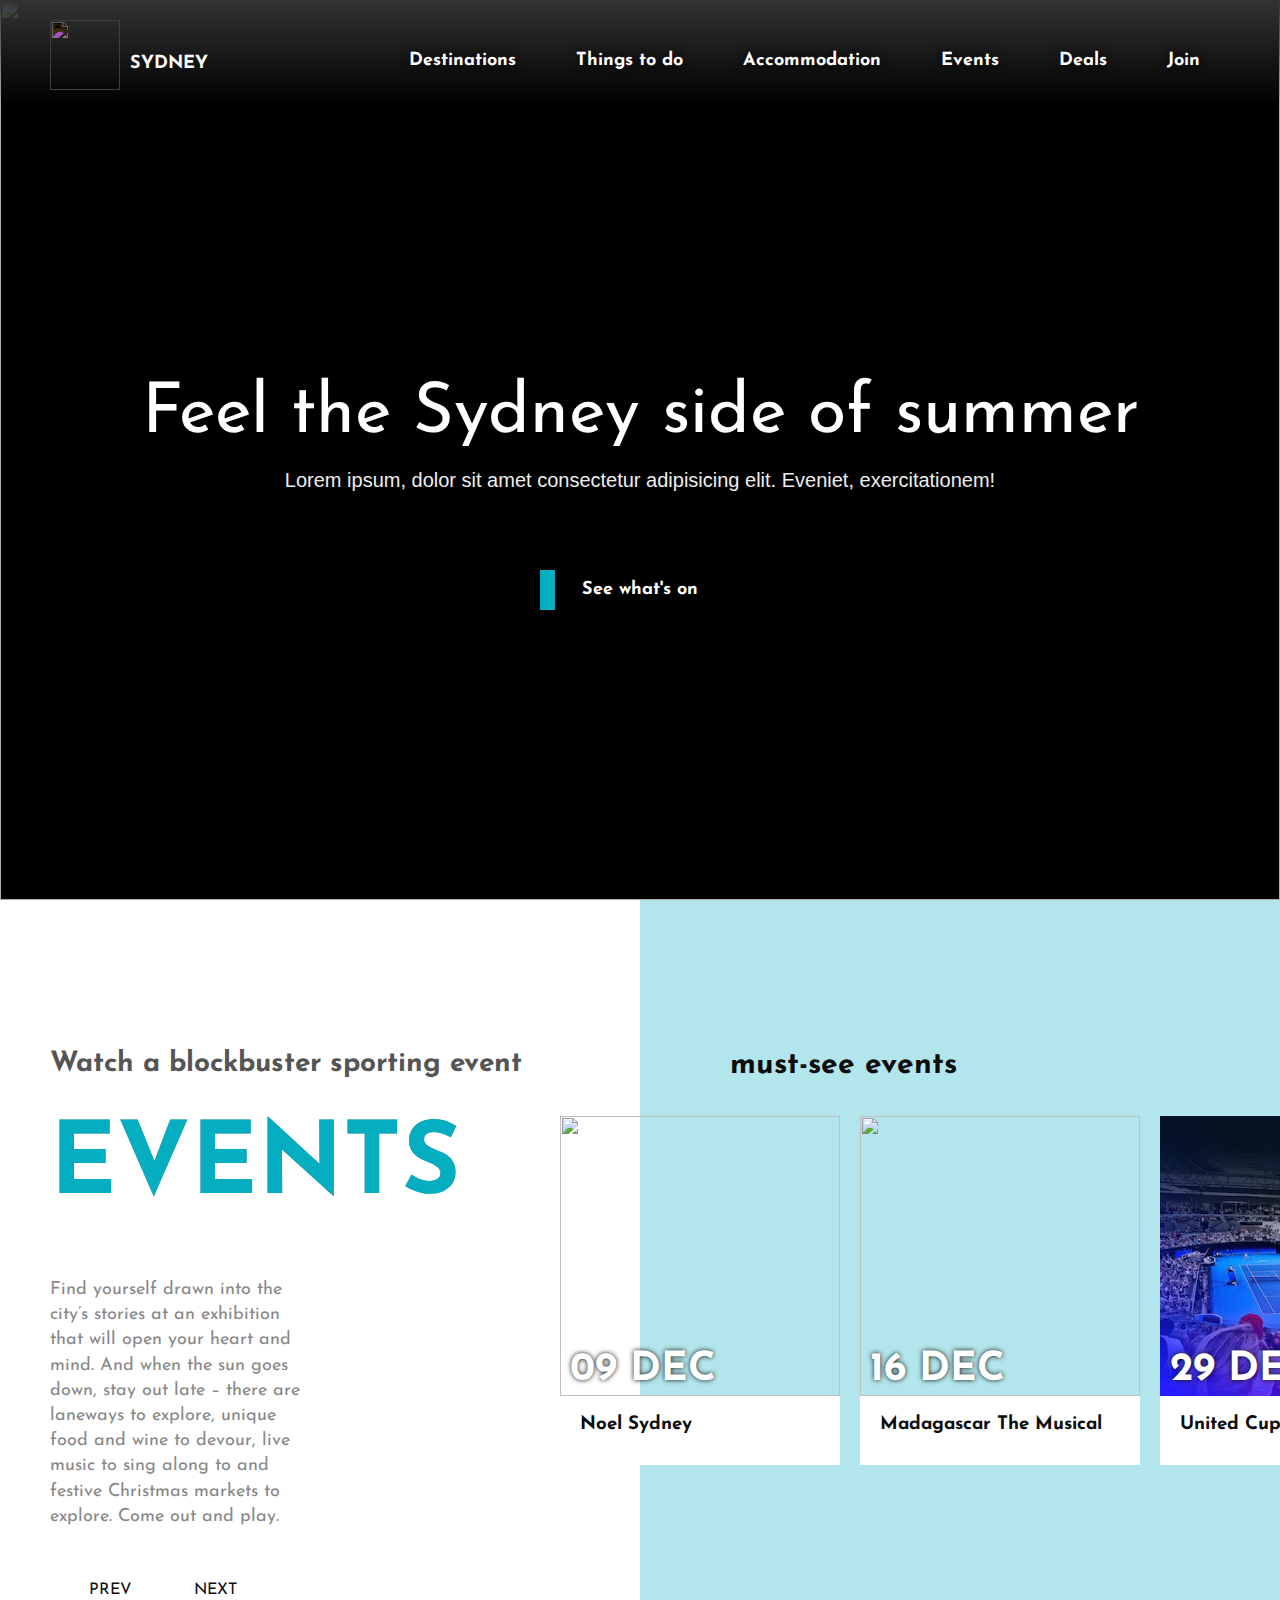
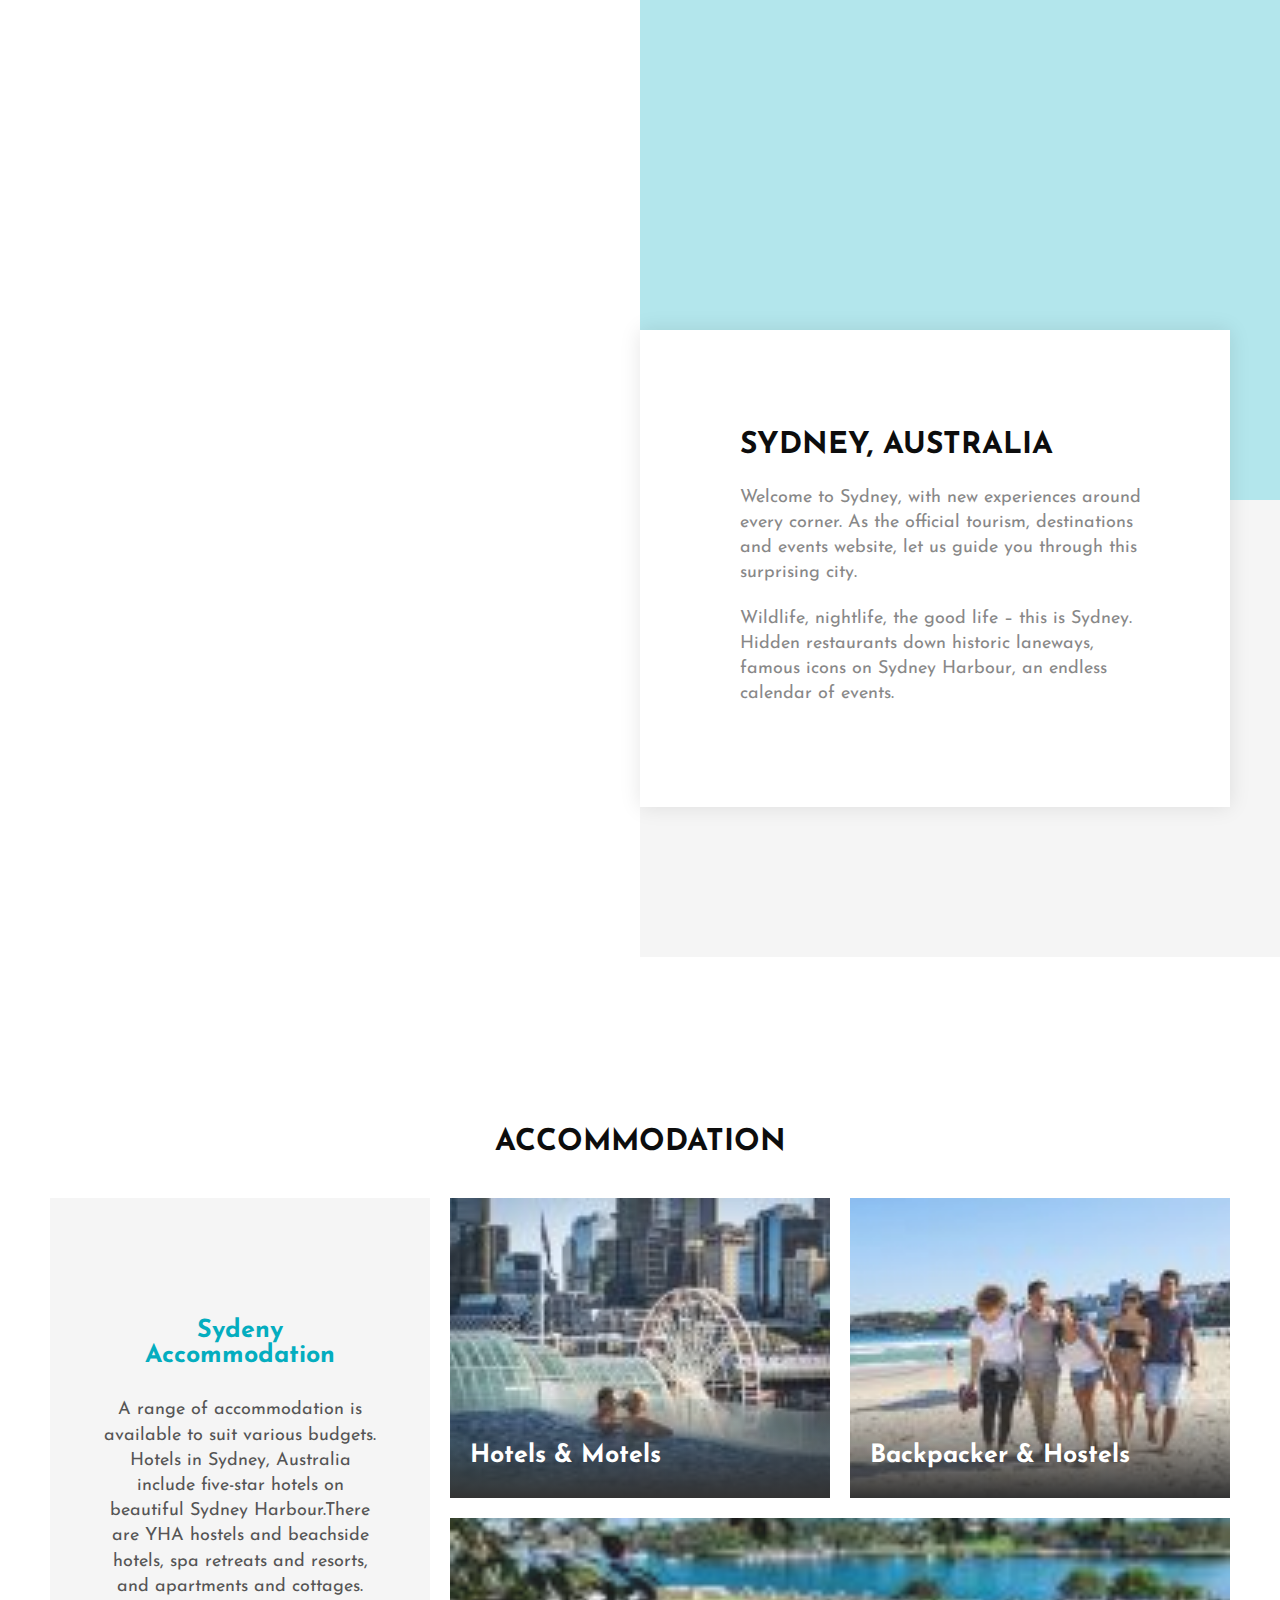
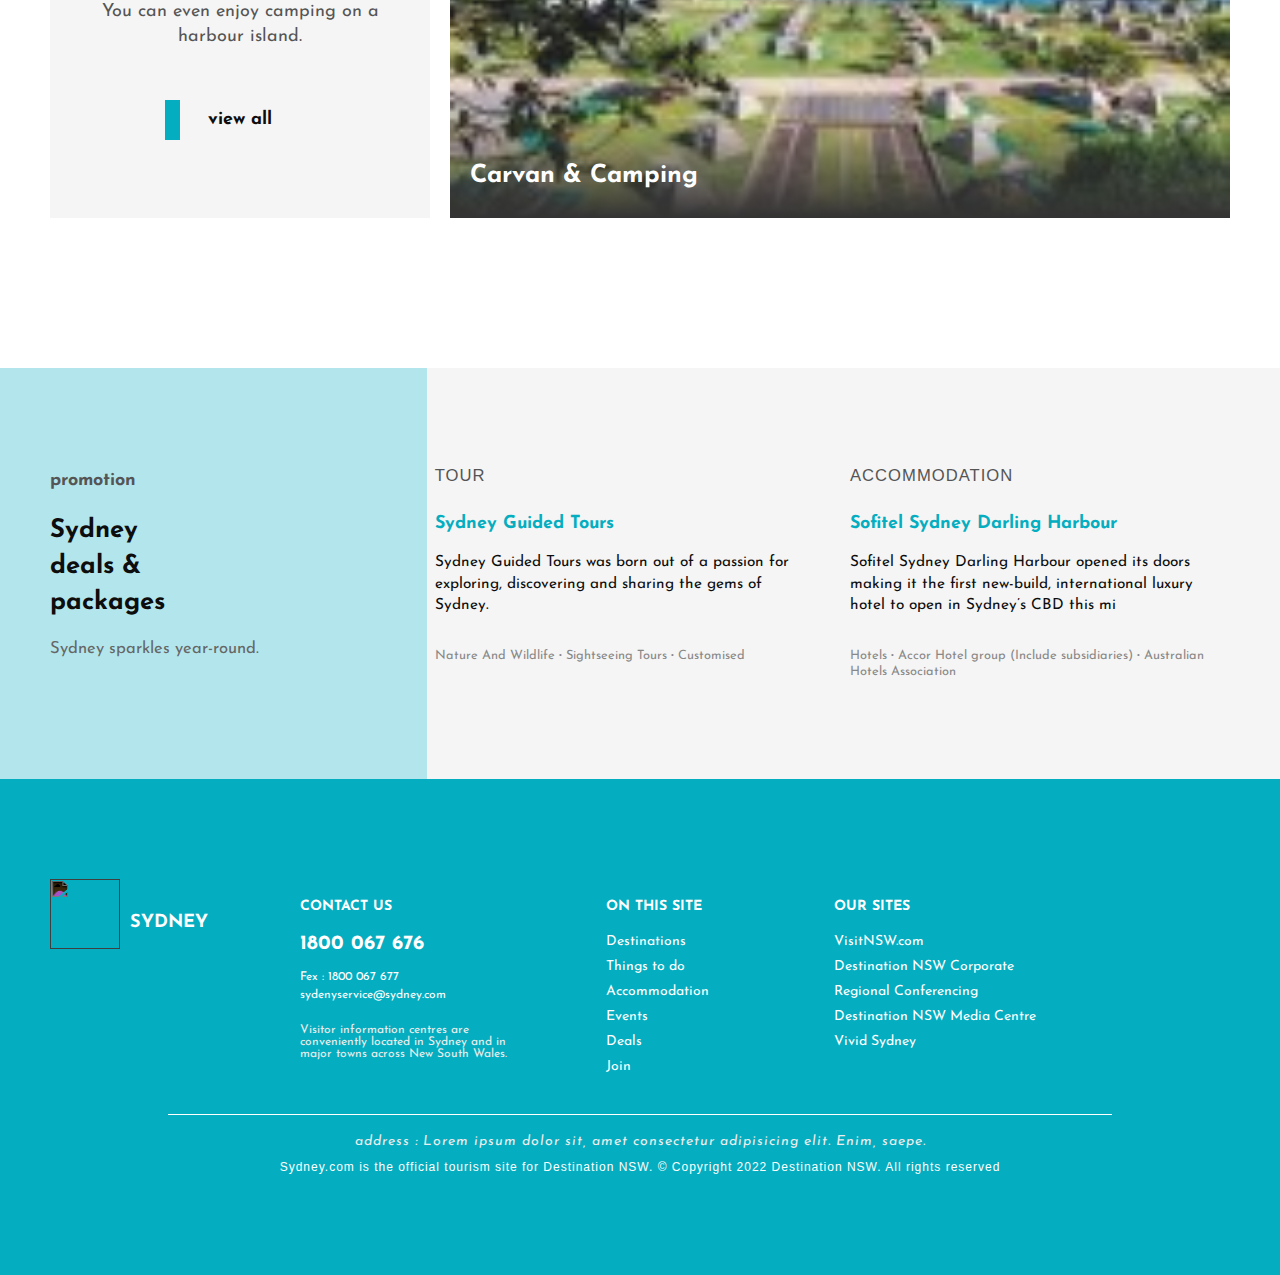
==== commit aac06643: "event slider 이미지순서 오류 수정 및 aricle 1개추가(총6개)" ====
--- a/index.html
+++ b/index.html
@@ -20,7 +20,7 @@
         참고사이트
         https://www.sydney.com/
         참고레이아웃
-        http://co1071.shiningcorp.com/?device=pc   
+        http://co1071.shiningcorp.com/?device=pc
     -->
 
     <div></div>
@@ -138,6 +138,20 @@
                                 <p>
                                     Out of the Zoo and onto the stage for the Australian Premiere at the Sydney Coliseum
                                     Theatre!
+                                </p>
+                            </div>
+                        </a>
+                    </article>
+                    <article>
+                        <a href="#">
+                            <div class="imgEvent">
+                                <img src="img/event6.jpeg" alt="">
+                                <span>29 DEC</span>
+                            </div>
+                            <div class="txtEvent">
+                                <h3>United Cup</h3>
+                                <p>
+                                    The power and passion of team competition comes to life with the United Cup.
                                 </p>
                             </div>
                         </a>
--- a/css/style.css
+++ b/css/style.css
@@ -1010,8 +1010,12 @@
   transform: translateX(200%) scale(1);
 }
 body #event .inner div.right .wrap article:nth-of-type(5) {
-  opacity: 0;
+  opacity: 1;
   transform: translateX(300%) scale(1);
+}
+body #event .inner div.right .wrap article:nth-of-type(6) {
+  opacity: 1;
+  transform: translateX(400%) scale(1);
 }
 body #event .inner div.right .wrap article a {
   display: block;
@@ -1857,6 +1861,9 @@
   body #accommodation .inner .wrap article:nth-of-type(1) {
     padding: 40px 50px 30px;
   }
+  body #deals .inner section:nth-of-type(2) article {
+    width: 100%;
+  }
 }
 @media screen and (max-width: 539px) {
   body #event .inner div.right > p {
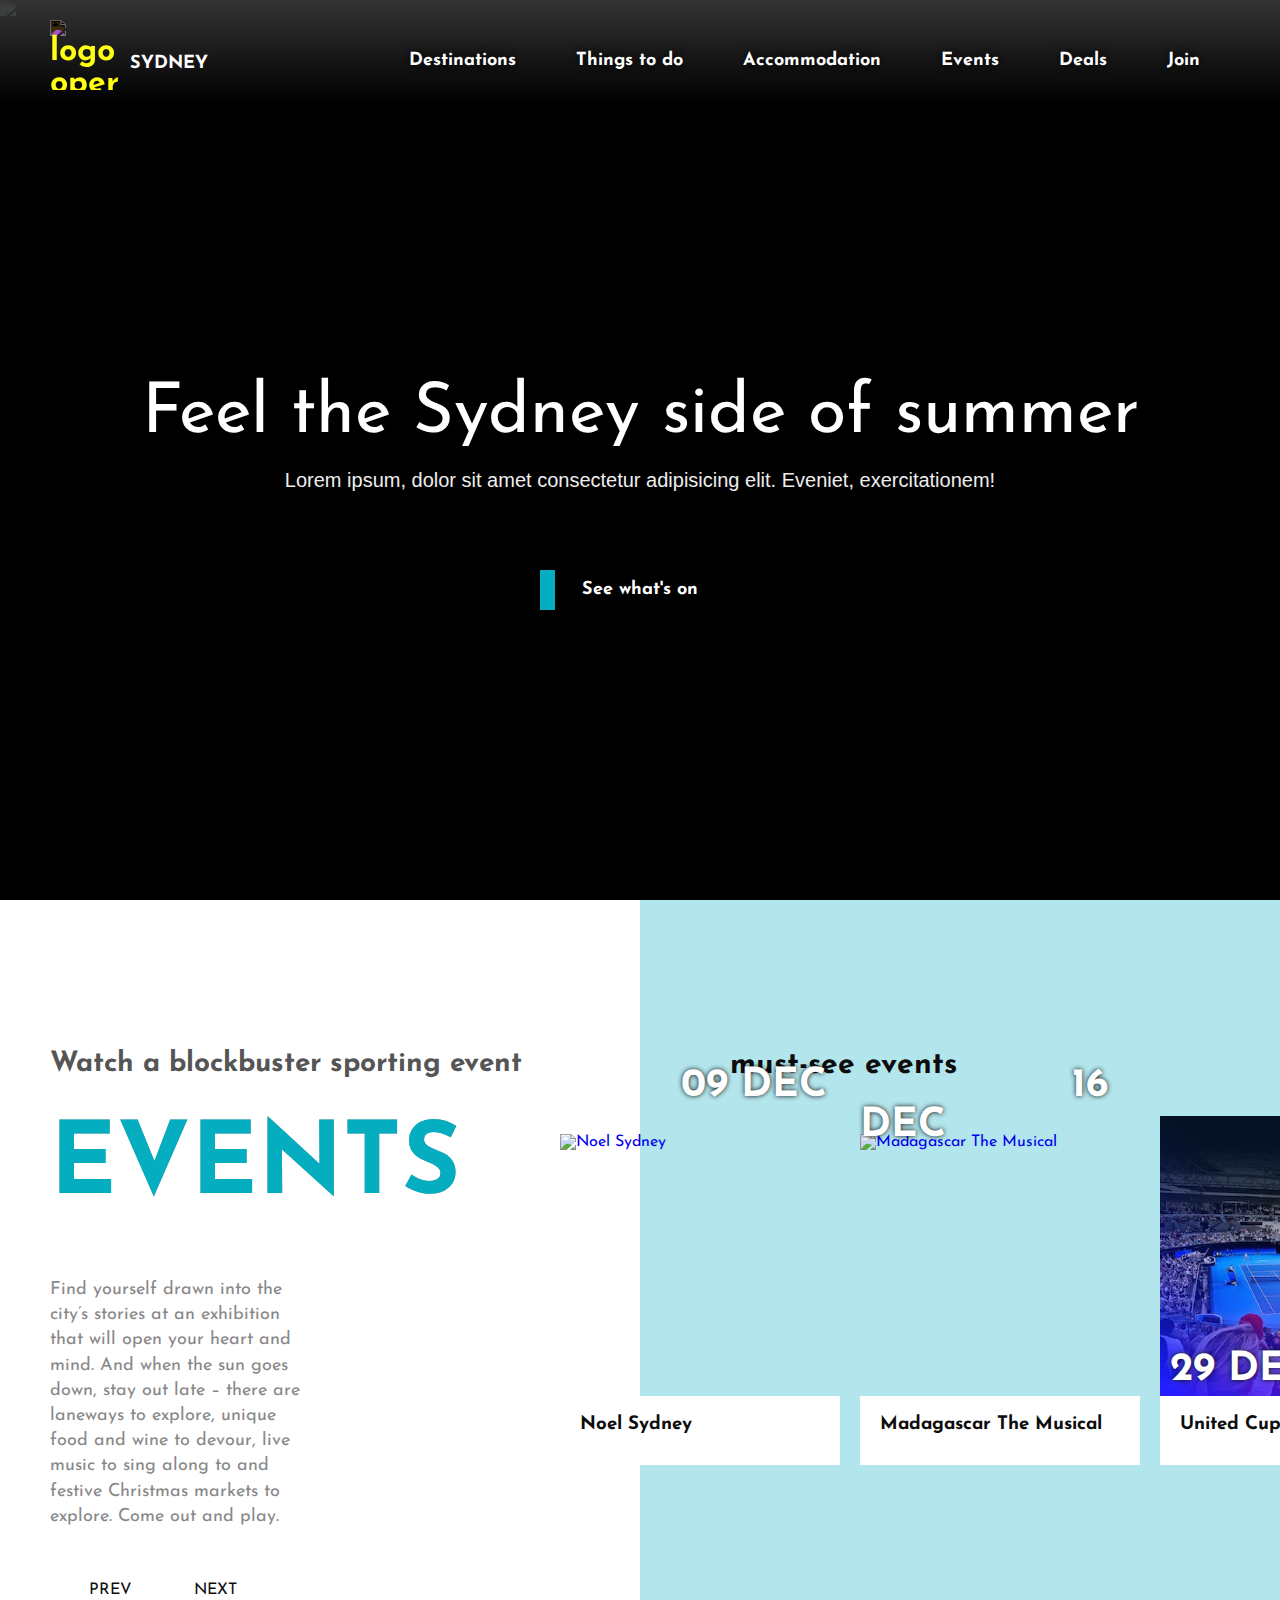
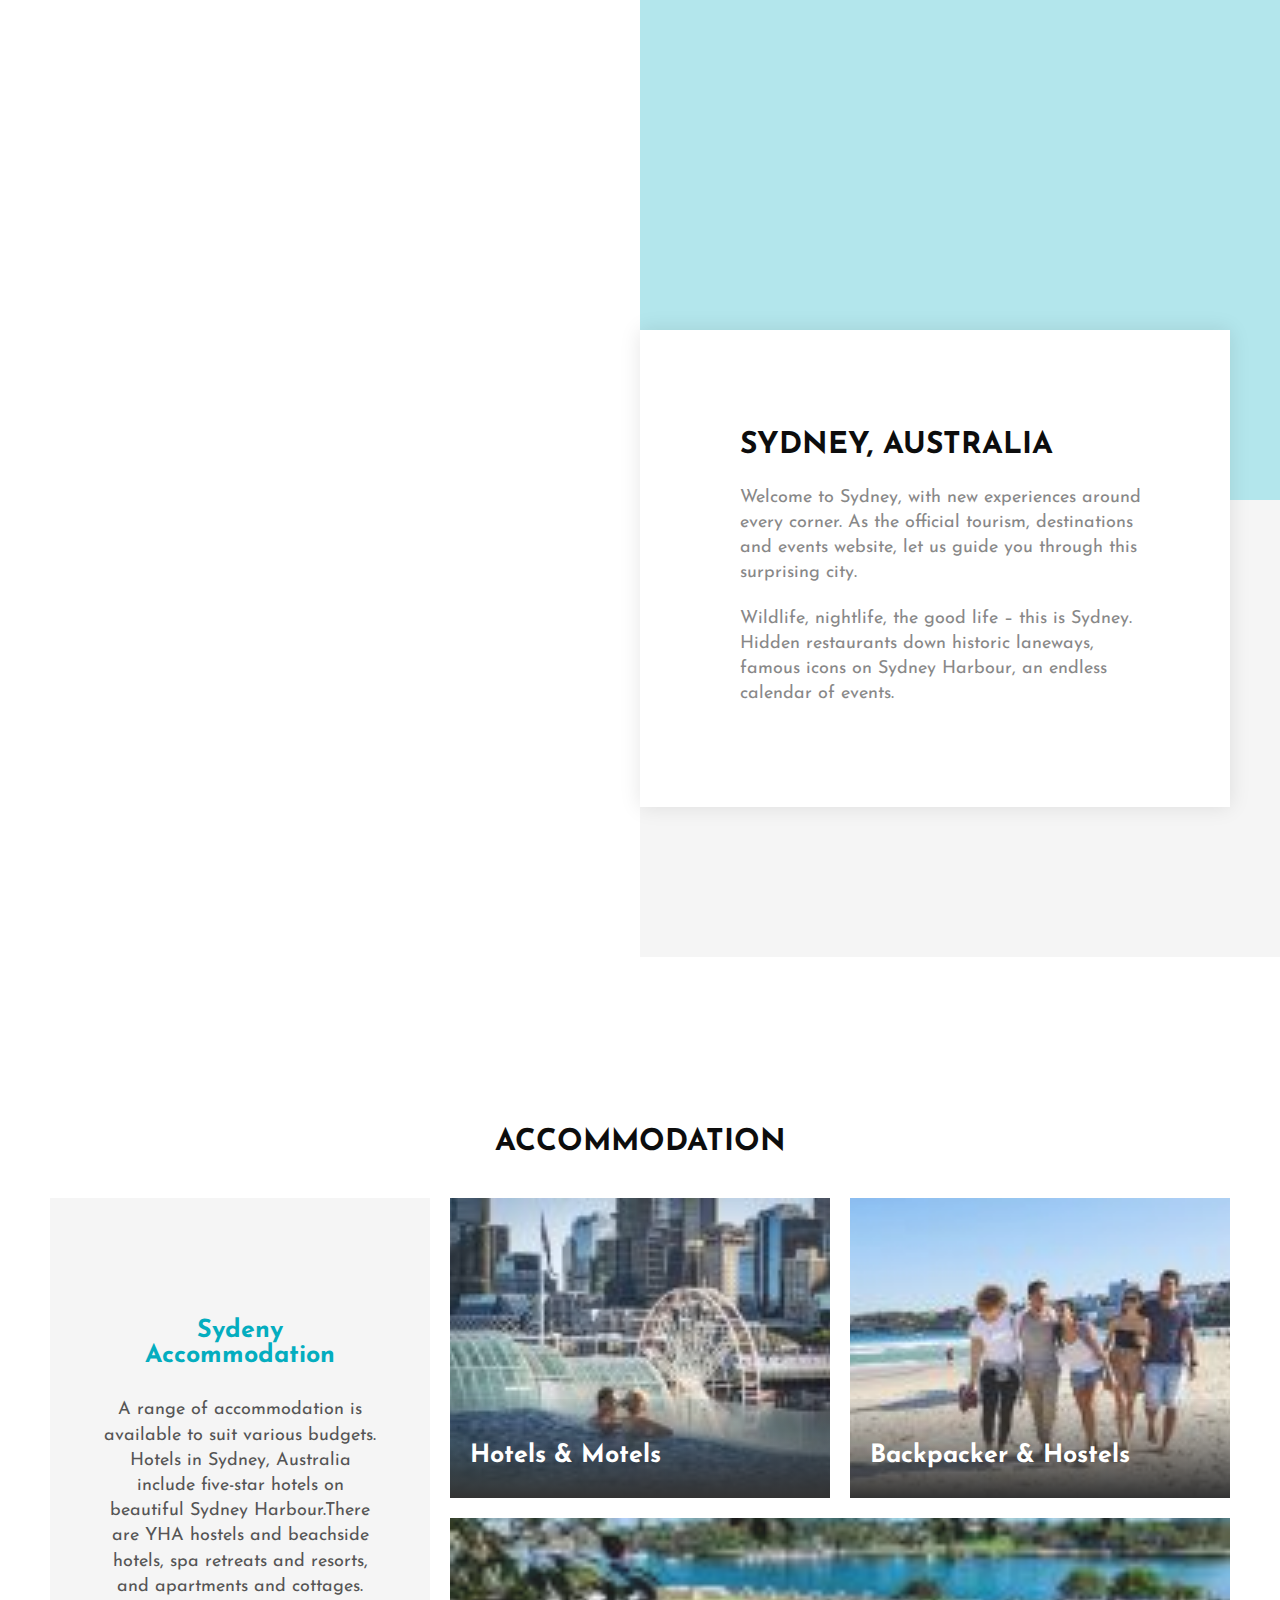
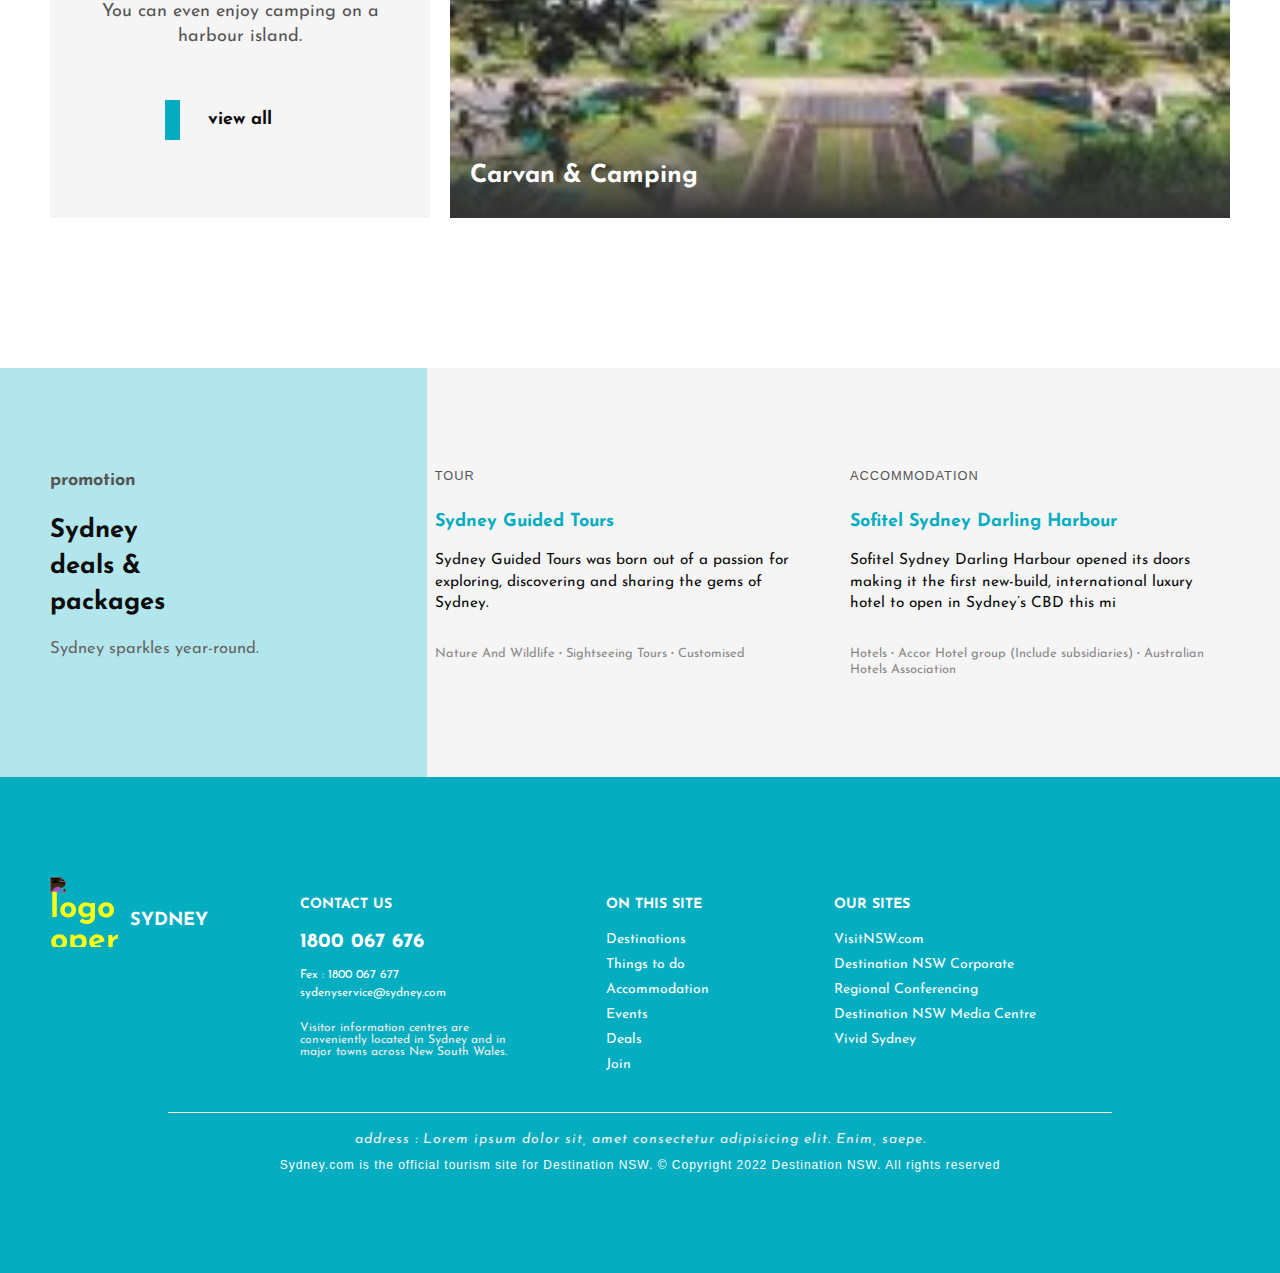
==== commit 9f2939b6: "subpage things to do 레이아웃 완료" ====
--- a/index.html
+++ b/index.html
@@ -29,7 +29,7 @@
         <div class="inner">
             <h1>
                 <a href="index.html">
-                    <img src="img/logoOperahouse.png" alt="">
+                    <img src="img/logoOperahouse.png" alt="logo operahouse">
                     <span>SYDNEY</span>
                 </a>
             </h1>
@@ -57,7 +57,7 @@
             <nav class="menuMo">
                 <h1>
                     <a href="index.html">
-                        <img src="img/logoOperahouse.png" alt="">
+                        <img src="img/logoOperahouse.png" alt="logo operahouse">
                         <span>SYDNEY</span>
                     </a>
                 </h1>
@@ -79,8 +79,8 @@
     <!-- visual -->
     <figure id="visual">
         <div>
-            <img src="img/visual1.jpg" alt="">
-            <img src="img/visual2.jpg" alt="">
+            <img src="img/visual1.jpg" alt="iceberg pool by bondi beach">
+            <img src="img/visual2.jpg" alt="operahouse at circular quay">
         </div>
 
 
@@ -115,7 +115,7 @@
                     <article>
                         <a href="#">
                             <div class="imgEvent">
-                                <img src="img/event1.jpeg" alt="">
+                                <img src="img/event1.jpeg" alt="Noel Sydney">
                                 <span>09 DEC</span>
                             </div>
                             <div class="txtEvent">
@@ -130,7 +130,7 @@
                     <article>
                         <a href="#">
                             <div class="imgEvent">
-                                <img src="img/event2.jpeg" alt="">
+                                <img src="img/event2.jpeg" alt="Madagascar The Musical">
                                 <span>16 DEC</span>
                             </div>
                             <div class="txtEvent">
@@ -145,7 +145,7 @@
                     <article>
                         <a href="#">
                             <div class="imgEvent">
-                                <img src="img/event6.jpeg" alt="">
+                                <img src="img/event6.jpeg" alt="United Cup">
                                 <span>29 DEC</span>
                             </div>
                             <div class="txtEvent">
@@ -159,7 +159,7 @@
                     <article>
                         <a href="#">
                             <div class="imgEvent">
-                                <img src="img/event3.jpeg" alt="">
+                                <img src="img/event3.jpeg" alt="New Year's Eve in Sydney">
                                 <span>31 DEC</span>
                             </div>
                             <div class="txtEvent">
@@ -173,7 +173,7 @@
                     <article>
                         <a href="#">
                             <div class="imgEvent">
-                                <img src="img/event4.jpeg" alt="">
+                                <img src="img/event4.jpeg" alt="Sydney Festival">
                                 <span>03 JAN</span>
                             </div>
                             <div class="txtEvent">
@@ -188,7 +188,7 @@
                     <article>
                         <a href="#">
                             <div class="imgEvent">
-                                <img src="img/event5.jpeg" alt="">
+                                <img src="img/event5.jpeg" alt="Elevate Sydney">
                                 <span>05 JAN</span>
                             </div>
                             <div class="txtEvent">
@@ -240,21 +240,21 @@
 
                 <article>
                     <a href="#">
-                        <div><img src="img/accommodation1.jpg" alt=""></div>
+                        <div><img src="img/accommodation1.jpg" alt="hotes & motels image"></div>
                         <h3>Hotels & Motels</h3>
                     </a>
                 </article>
 
                 <article>
                     <a href="#">
-                        <div><img src="img/accommodation2.jpg" alt=""></div>
+                        <div><img src="img/accommodation2.jpg" alt="backpacker & hostels image"></div>
                         <h3>Backpacker & Hostels</h3>
                     </a>
                 </article>
 
                 <article>
                     <a href="#">
-                        <div><img src="img/accommodation3.jpeg" alt=""></div>
+                        <div><img src="img/accommodation3.jpeg" alt="carvan & camping image"></div>
                         <h3>Carvan & Camping</h3>
                     </a>
                 </article>
@@ -305,7 +305,7 @@
             <div class="footNavWrap wrap">
                 <h1>
                     <a href="index.html">
-                        <img src="img/logoOperahouse.png" alt="">
+                        <img src="img/logoOperahouse.png" alt="logo operahouse">
                         <span>SYDNEY</span>
                     </a>
                 </h1>
--- a/css/style.css
+++ b/css/style.css
@@ -486,6 +486,15 @@
     margin-left: 0px;
   }
 }
+.things .inner .thingsBg {
+  position: absolute;
+  width: 30%;
+  height: 100%;
+  top: 0;
+  right: 22.5%;
+  background: #b3e6ec;
+  z-index: -1;
+}
 .things .inner main .isoWrap {
   width: 100%;
   float: left;
@@ -496,33 +505,83 @@
   padding: 10px;
   float: left;
 }
+.things .inner main .isoWrap article:hover span {
+  color: #b3e6ec;
+}
+.things .inner main .isoWrap article:hover p::after {
+  width: 100%;
+  height: 3px;
+}
+.things .inner main .isoWrap article:hover a {
+  color: #04adbf;
+}
+.things .inner main .isoWrap article:hover a i {
+  transform: scale(1.2);
+  animation: thingsAni 0.3s;
+}
 .things .inner main .isoWrap article div {
+  position: relative;
   width: 100%;
   background: #fff;
   box-shadow: 0px 3px 15px rgba(0, 0, 0, 0.2);
   padding: 20px;
   border-radius: 4px;
 }
-.things .inner main .isoWrap article div img {
-  width: 100%;
-  margin-bottom: 15px;
+.things .inner main .isoWrap article div span {
+  font-size: 100px;
+  font-weight: bold;
+  color: rgba(179, 230, 236, 0.4);
+  transition: 0.3s;
 }
 .things .inner main .isoWrap article div h3 {
-  font-size: 16px;
+  position: relative;
+  top: -55px;
+  font-size: 18px;
   line-height: 1;
   font-weight: bold;
   margin-bottom: 10px;
-  text-align: center;
 }
 .things .inner main .isoWrap article div p {
+  position: relative;
+  top: -40px;
   font-size: 12px;
   line-height: 1.4;
   font-family: "arial", sans-serif;
   color: #777;
   margin-bottom: 15px;
-  text-align: center;
-}
-
+}
+.things .inner main .isoWrap article div p::after {
+  content: "";
+  display: block;
+  width: 20%;
+  height: 1px;
+  position: relative;
+  top: 20px;
+  background: #04adbf;
+  transition: 0.3s;
+}
+.things .inner main .isoWrap article div img {
+  width: 100%;
+  margin-bottom: 15px;
+}
+.things .inner main .isoWrap article div a {
+  display: block;
+  color: #0d0d0d;
+}
+.things .inner main .isoWrap article div a i {
+  position: relative;
+  right: 0%;
+}
+@keyframes thingsAni {
+  0% {
+    right: 0%;
+    opacity: 1;
+  }
+  100% {
+    right: -8%;
+    opacity: 0;
+  }
+}
 .vidList {
   width: 100%;
   display: flex;
@@ -1322,7 +1381,7 @@
 }
 body #deals .inner section:nth-of-type(2) article b {
   display: inline-block;
-  font: normal 1.3vw/1 "arial";
+  font: normal 1vw/1 "arial";
   color: #555;
   margin-bottom: 30px;
   letter-spacing: 1px;
@@ -1790,26 +1849,45 @@
   }
   body #deals .inner section:nth-of-type(1) {
     width: 100%;
+    display: flex;
+    justify-content: flex-start;
+    flex-wrap: wrap;
   }
   body #deals .inner section:nth-of-type(1) span {
-    width: 15%;
-    float: left;
+    display: block;
+    width: 100%;
+    font: bold 14px/1.2 "Josefin Sans";
   }
   body #deals .inner section:nth-of-type(1) > h2 {
-    float: left;
-    width: 40%;
-  }
-  body #deals .inner section:nth-of-type(1) p {
+    font-size: 20px;
+  }
+  body #deals .inner section:nth-of-type(1) > p {
     display: none;
   }
   body #deals .inner section:nth-of-type(2) {
     width: 100%;
-    padding: 2vw 0vw 8vw 0vw;
-    display: flex;
-    justify-content: flex-end;
+    padding: 0px 0px 100px 0px;
+    display: block;
+  }
+  body #deals .inner section:nth-of-type(2) article {
+    float: right;
+    width: 70%;
   }
   body #deals .inner section:nth-of-type(2) article b {
-    margin-bottom: 1.5vw;
+    font: normal 13px/1 "arial";
+    margin-bottom: 20px;
+  }
+  body #deals .inner section:nth-of-type(2) article h3 {
+    font-size: 18px;
+  }
+  body #deals .inner section:nth-of-type(2) article p {
+    font-size: 16px;
+  }
+  body #deals .inner section:nth-of-type(2) article span {
+    display: none;
+  }
+  body #deals .inner section:nth-of-type(2) article:nth-of-type(1) {
+    margin-bottom: 2vw;
   }
   body #footer .inner .footNavWrap {
     display: block;
@@ -1866,6 +1944,19 @@
   }
 }
 @media screen and (max-width: 539px) {
+  body #visual .inner h2 {
+    font: normal 6vh/1.2 "Josefin Sans", sans-serif;
+    padding: 0vw 12vw 10vw;
+  }
+  body #visual .inner a {
+    font: bold 3vh/50px "Josefin Sans", sans-serif;
+  }
+  body #event .inner div.left h3 {
+    font-size: 2.3vh;
+  }
+  body #event .inner div.left h2 {
+    font-size: 18vw;
+  }
   body #event .inner div.right > p {
     padding: 0px 0px 0px 0px;
   }
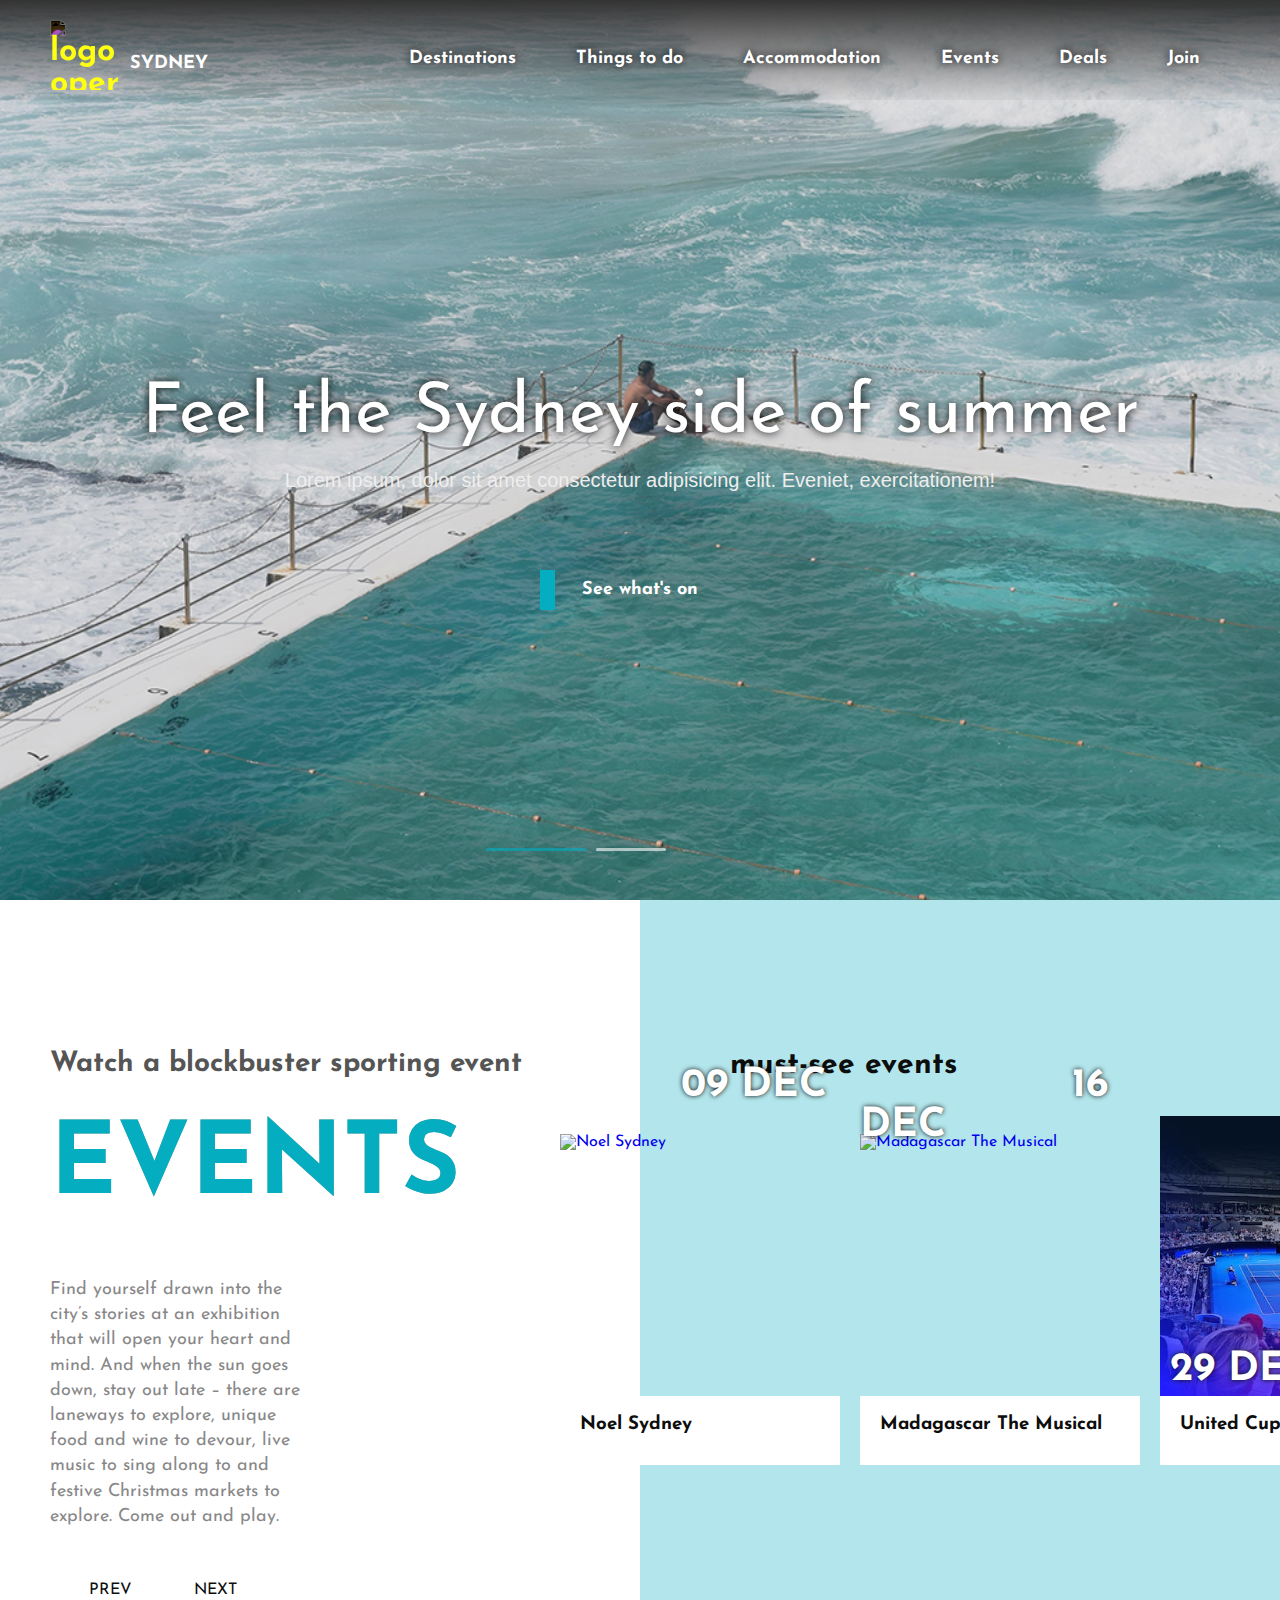
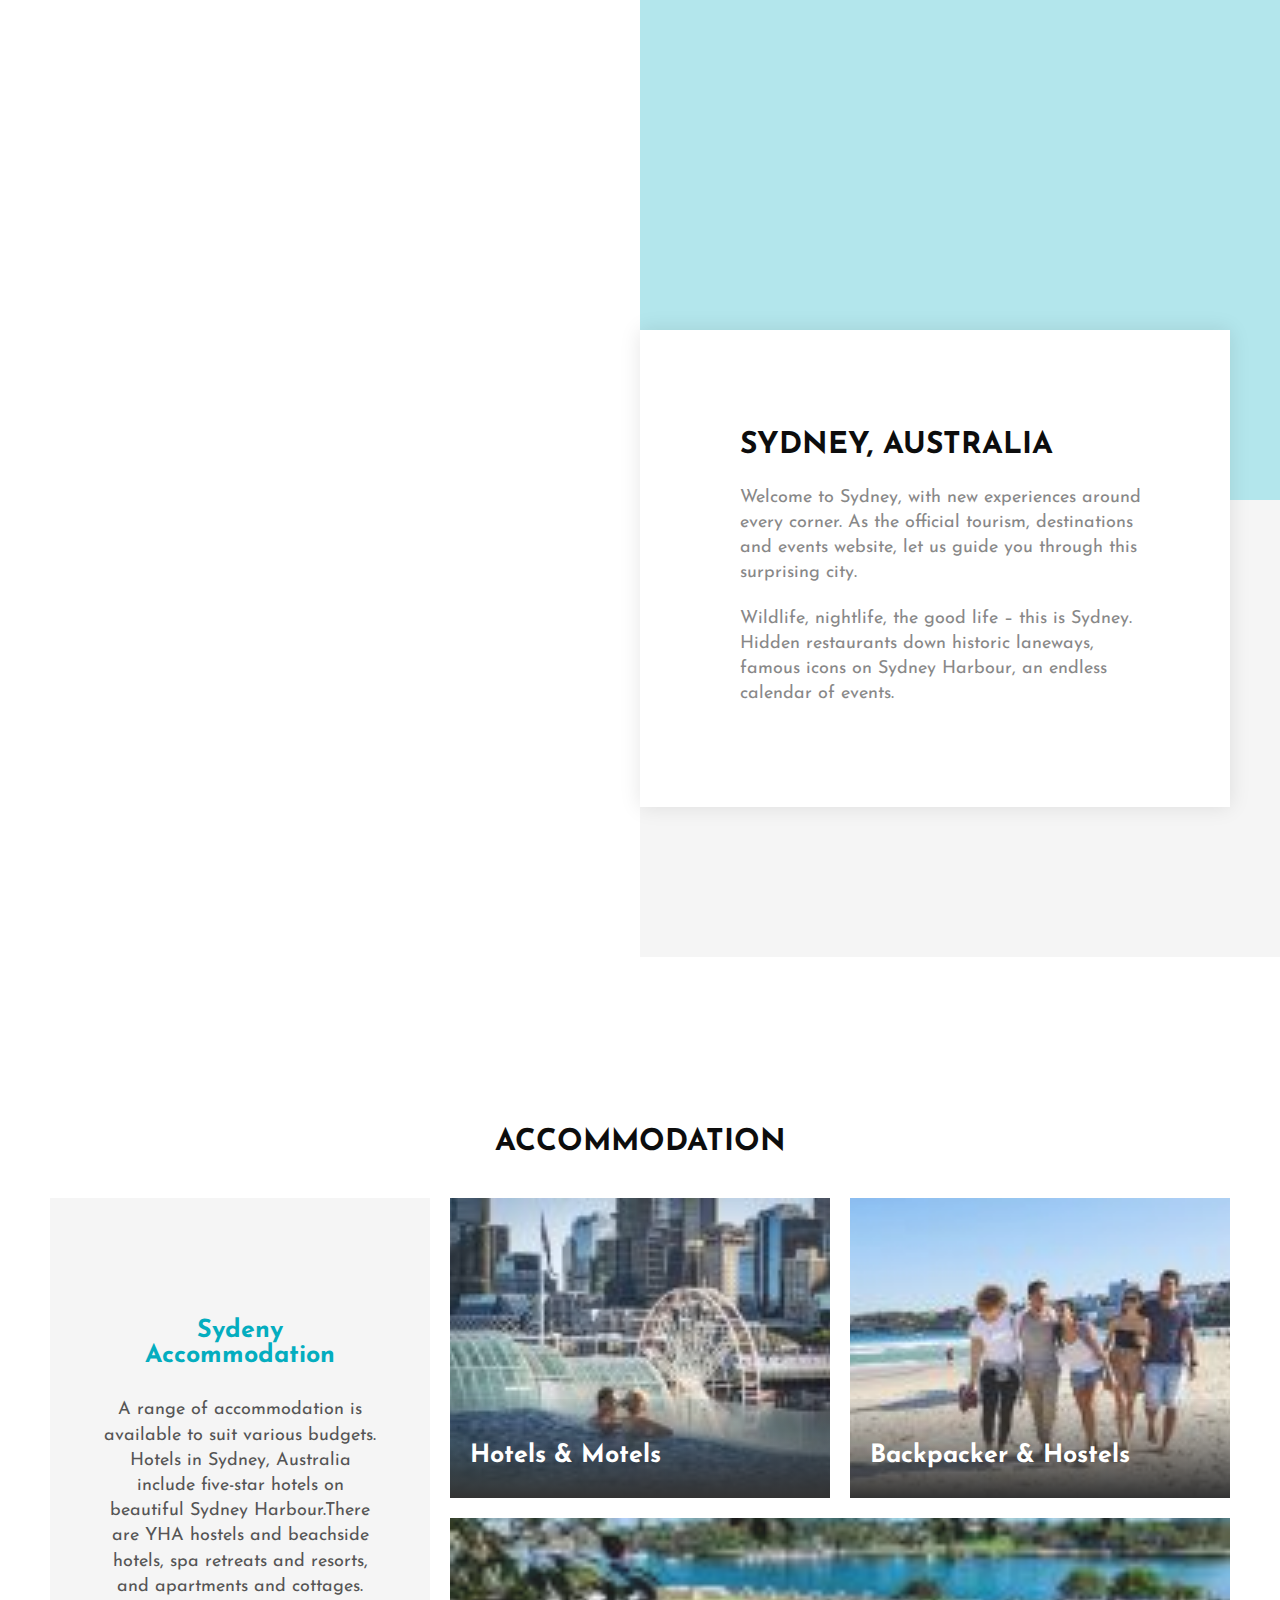
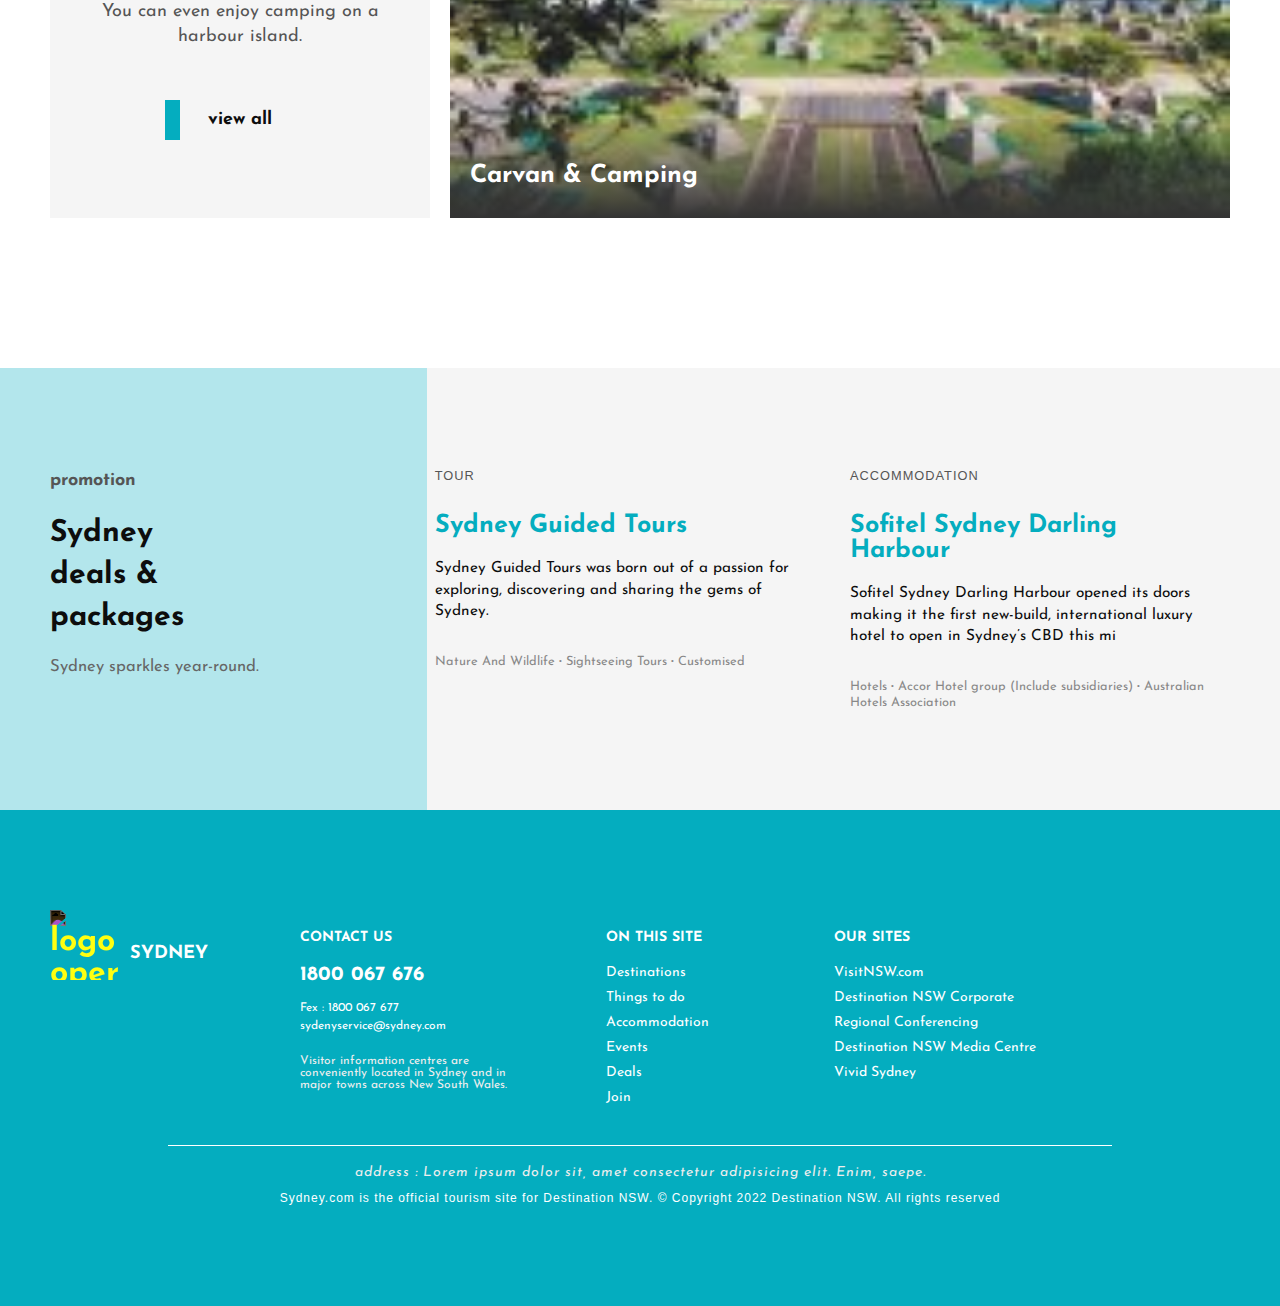
==== commit b5e57fdb: "subpage deals 레이아웃 완성 및 다른 subpage 약간 수정" ====
--- a/index.html
+++ b/index.html
@@ -78,11 +78,24 @@
 
     <!-- visual -->
     <figure id="visual">
-        <div>
-            <img src="img/visual1.jpg" alt="iceberg pool by bondi beach">
-            <img src="img/visual2.jpg" alt="operahouse at circular quay">
-        </div>
-
+        <ul class="panel">
+            <li class="on"><img src="img/visual1.jpg" alt="iceberg pool by bondi beach"></li>
+            <li><img src="img/visual2.jpg" alt="operahouse at circular quay"></li>
+            <!-- <li></li>
+            <li></li> -->
+        </ul>
+
+        <ul class="btns">
+            <li class="on"></li>
+            <li></li>
+            <!-- <li></li>
+            <li></li> -->
+        </ul>
+
+        <nav>
+            <i class="fa-solid fa-play on"></i>
+            <i class="fa-solid fa-pause"></i>
+        </nav>
 
         <div class="inner">
             <h2>Feel the Sydney side of summer</h2>
@@ -173,29 +186,29 @@
                     <article>
                         <a href="#">
                             <div class="imgEvent">
-                                <img src="img/event4.jpeg" alt="Sydney Festival">
+                                <img src="img/event4.jpeg" alt="Elevate Sydney">
                                 <span>03 JAN</span>
+                            </div>
+                            <div class="txtEvent">
+                                <h3>Elevate Sydney</h3>
+                                <p>
+                                    Elevate Sydney is back! Live music, entertainment and more - for free! Overlooking
+                                    Circular Quay, the Sydney
+                                </p>
+                            </div>
+                        </a>
+                    </article>
+                    <article>
+                        <a href="#">
+                            <div class="imgEvent">
+                                <img src="img/event5.jpeg" alt="Sydney Festival">
+                                <span>05 JAN</span>
                             </div>
                             <div class="txtEvent">
                                 <h3>Sydney Festival</h3>
                                 <p>
                                     Embracing the art of summer since 1977, Sydney Festival returns with a citywide
                                     celebration of culture, creativity and exhilarating curiosity.
-                                </p>
-                            </div>
-                        </a>
-                    </article>
-                    <article>
-                        <a href="#">
-                            <div class="imgEvent">
-                                <img src="img/event5.jpeg" alt="Elevate Sydney">
-                                <span>05 JAN</span>
-                            </div>
-                            <div class="txtEvent">
-                                <h3>Elevate Sydney</h3>
-                                <p>
-                                    Elevate Sydney is back! Live music, entertainment and more - for free! Overlooking
-                                    Circular Quay, the Sydney
                                 </p>
                             </div>
                         </a>
--- a/css/style.css
+++ b/css/style.css
@@ -83,14 +83,21 @@
 body #headerSub .inner .menuWeb #gnb li a {
   display: block;
   padding: 12px 30px;
-  font: bold 18px/1 "Josefin Sans";
+  font: bold 18px/1 "Josefin Sans", sans-serif;
   color: #fff;
   text-shadow: 0px 0px 10px #000;
 }
-body #headerSub .inner .menuWeb #gnb li a:hover {
-  background-color: #fff;
-  color: #333;
-  text-shadow: none;
+body #headerSub .inner .menuWeb #gnb li::after {
+  content: "";
+  display: block;
+  margin: 0 auto;
+  width: 0%;
+  height: 2px;
+  background: #fff;
+  transition: 0.3s;
+}
+body #headerSub .inner .menuWeb #gnb li:hover::after {
+  width: 70%;
 }
 body #headerSub .inner .btnMenu {
   display: none;
@@ -217,17 +224,7 @@
   top: 0;
   left: 0;
   width: 100%;
-  height: 80vh;
   background: #000;
-}
-body .content .visualSub video {
-  top: 0;
-  left: 0;
-  width: 100%;
-  height: 100%;
-  opacity: 0.4;
-  object-fit: cover;
-  object-position: center 30%;
 }
 body .content .inner {
   position: relative;
@@ -241,9 +238,7 @@
   font: bold 40px/1 "Josefin Sans", sans-serif;
   color: #fff;
   margin-bottom: 60px;
-  top: -250px;
-  width: 100%;
-  text-align: center;
+  width: 100%;
   text-shadow: 0px 0px 10px rgba(51, 51, 51, 0.8);
   letter-spacing: 1px;
 }
@@ -486,19 +481,221 @@
     margin-left: 0px;
   }
 }
-.things .inner .thingsBg {
+.things .visualSub {
+  height: 40vh;
+}
+.things .visualSub img {
+  top: 0;
+  left: 0;
+  width: 100%;
+  height: 100%;
+  opacity: 0.4;
+  object-fit: cover;
+  object-position: right 28%;
+  filter: saturate(120%) contrast(80%) brightness(110%);
+}
+.things .inner h2 {
+  top: -150px;
+}
+.things .inner main {
+  width: 100%;
+}
+.things .inner main .thingsTop {
+  background: #b3e6ec;
+  position: relative;
+  width: 100%;
+  padding: 8vh 0;
+  top: -100px;
+}
+.things .inner main .thingsTop > div {
+  position: relative;
+}
+.things .inner main .thingsTop > div:nth-of-type(1) {
+  background: #fff;
+  padding: 3vw;
+  width: 40%;
+  top: 35%;
+  left: 10%;
+  box-shadow: 0px 0px 10px rgba(13, 13, 13, 0.2);
+  position: absolute;
+  z-index: 1;
+}
+.things .inner main .thingsTop > div:nth-of-type(1)::after {
+  content: "";
+  display: block;
+  background: #04adbf;
+  width: 40%;
+  height: 10px;
+  position: absolute;
+  left: 90%;
+  top: 50%;
+  box-shadow: 0px 0px 80px rgba(13, 13, 13, 0.4);
+  z-index: 2;
+}
+.things .inner main .thingsTop > div:nth-of-type(1) h3 {
+  font-size: 30px;
+  margin-bottom: 10px;
+}
+.things .inner main .thingsTop > div:nth-of-type(1) p {
+  font-size: 16px;
+  line-height: 1.4;
+}
+.things .inner main .thingsTop > div:nth-of-type(2) {
+  width: 80%;
+  float: right;
+}
+.things .inner main .thingsTop > div:nth-of-type(2) img {
+  width: 100%;
+  height: 500px;
+  object-fit: cover;
+  list-style-position: center bottom;
+}
+.things .inner main .thingsTxt {
+  position: relative;
+  width: 100%;
+  padding: 200px 0 200px;
+  top: -100px;
+  text-align: right;
+}
+.things .inner main .thingsTxt .thingsBg {
   position: absolute;
   width: 30%;
   height: 100%;
   top: 0;
-  right: 22.5%;
+  left: 20%;
   background: #b3e6ec;
   z-index: -1;
 }
+.things .inner main .thingsTxt > span {
+  font-size: 80px;
+  font-weight: bold;
+  color: #04adbf;
+  display: block;
+  float: right;
+  padding-left: 25vw;
+  margin-bottom: 20px;
+  line-height: 1.1;
+  letter-spacing: -2px;
+  text-shadow: -5px 0px 3px rgba(0, 0, 0, 0.1);
+}
+.things .inner main .thingsTxt p {
+  width: 100%;
+  font-family: "arial";
+  color: #555;
+  float: right;
+  padding-left: 25vw;
+  line-height: 1.4;
+  letter-spacing: 1px;
+  text-shadow: -3px 0px 3px rgba(0, 0, 0, 0.1);
+}
+.things .inner main .thingsBottom {
+  width: 100%;
+  margin-top: -100px;
+  margin-bottom: 80px;
+  padding: 100px 0;
+  position: relative;
+  background: #eee;
+}
+.things .inner main .thingsBottom article {
+  width: 80%;
+  position: relative;
+  margin-bottom: 40px;
+}
+.things .inner main .thingsBottom article div {
+  position: absolute;
+  top: 50%;
+  width: 20vw;
+  height: 200px;
+  background: #fff;
+  margin-top: -100px;
+  padding: 85px 40px;
+  display: flex;
+  justify-content: flex-end;
+  cursor: pointer;
+}
+.things .inner main .thingsBottom article div > h3 {
+  font-size: 30px;
+  display: inline-block;
+  margin-right: 30px;
+  transition: 0.3s;
+}
+.things .inner main .thingsBottom article div > i {
+  display: inline-block;
+  font-size: 20px;
+  line-height: 30px;
+  position: relative;
+  right: 0%;
+  transform: scale(1);
+}
+.things .inner main .thingsBottom article div:hover h3 {
+  color: #04adbf;
+}
+.things .inner main .thingsBottom article div:hover i {
+  color: #04adbf;
+  transform: scale(1.2);
+  animation: thingsAni 0.3s;
+}
+.things .inner main > h3 {
+  font-size: 30px;
+  position: relative;
+  margin-bottom: 2vh;
+  text-align: center;
+  padding-top: 80px;
+}
+.things .inner main ul {
+  position: relative;
+  width: 100%;
+  display: flex;
+  justify-content: flex-end;
+  padding: 2vh 0;
+  gap: 20px;
+}
+.things .inner main ul li {
+  width: 10%;
+  height: 28px;
+  text-align: center;
+}
+.things .inner main ul li a {
+  display: block;
+  width: 100%;
+  height: 100%;
+  font-size: 14px;
+  line-height: 28px;
+  color: #777;
+  background: #eee;
+  box-shadow: 0px 0px 10px rgba(0, 0, 0, 0.1);
+}
+.things .inner main ul li.on a {
+  font-weight: bold;
+  color: #fff;
+  background: #04adbf;
+  box-shadow: 0px 0px 10px rgba(0, 0, 0, 0.2);
+}
+.things .inner main ul li:hover a {
+  font-weight: bold;
+}
+.things .inner main .loading {
+  width: 100px;
+  position: absolute;
+  top: 5%;
+  left: 50%;
+  transform: translate(-50%, -50%);
+  transition: opacity 0.5s;
+  opacity: 1;
+}
+.things .inner main .loading.off {
+  opacity: 0;
+}
 .things .inner main .isoWrap {
   width: 100%;
-  float: left;
-  position: relative;
+  position: relative;
+  opacity: 0;
+  transform: translateY(100px);
+  transition: 1s;
+}
+.things .inner main .isoWrap.on {
+  opacity: 1;
+  transform: translateY(0px);
 }
 .things .inner main .isoWrap article {
   width: 25%;
@@ -533,11 +730,11 @@
   color: rgba(179, 230, 236, 0.4);
   transition: 0.3s;
 }
-.things .inner main .isoWrap article div h3 {
+.things .inner main .isoWrap article div h4 {
   position: relative;
   top: -55px;
   font-size: 18px;
-  line-height: 1;
+  line-height: 1.4;
   font-weight: bold;
   margin-bottom: 10px;
 }
@@ -572,6 +769,7 @@
   position: relative;
   right: 0%;
 }
+
 @keyframes thingsAni {
   0% {
     right: 0%;
@@ -582,19 +780,637 @@
     opacity: 0;
   }
 }
-.vidList {
-  width: 100%;
+@media screen and (max-width: 1179px) {
+  .things .inner main .isoWrap {
+    width: 80vw;
+    margin: 0 10vw;
+  }
+  .things .inner main .isoWrap article {
+    width: 33.33%;
+  }
+}
+@media screen and (max-width: 767px) {
+  .things .inner main .isoWrap article {
+    width: 50%;
+  }
+}
+@media screen and (max-width: 539px) {
+  .things .inner main .isoWrap article {
+    width: 100%;
+  }
+}
+.deals .visualSub {
+  height: 60vh;
+}
+.deals .visualSub img {
+  width: 100%;
+  height: 100%;
+  top: 0;
+  left: 0;
+  opacity: 0.4;
+  object-fit: cover;
+  object-position: center 45%;
+}
+.deals .inner h2 {
+  top: -250px;
+}
+.deals .inner section {
+  width: 100%;
+  position: relative;
+  height: 100%;
+  margin-bottom: 150px;
+}
+.deals .inner section h3 {
+  font-size: 30px;
+  margin-bottom: 40px;
+}
+.deals .inner section:nth-of-type(1) {
+  width: 100%;
+  height: 100%;
+  position: relative;
+}
+.deals .inner section:nth-of-type(1) article {
+  border: 1px solid #f5f5f5;
+  width: 100%;
+  height: 200px;
+  position: relative;
+  display: flex;
+  justify-content: space-between;
+  margin-bottom: 40px;
+}
+.deals .inner section:nth-of-type(1) article div:nth-of-type(1) {
+  width: 10%;
+  height: 100%;
+  position: relative;
+}
+.deals .inner section:nth-of-type(1) article div:nth-of-type(1) img {
+  width: 100%;
+  height: 100%;
+  position: relative;
+  top: 0;
+  left: 0;
+  object-fit: cover;
+}
+.deals .inner section:nth-of-type(1) article div:nth-of-type(2) {
+  width: 90%;
+  height: 100%;
+  position: relative;
+  padding: 2vw 4vw;
+}
+.deals .inner section:nth-of-type(1) article div:nth-of-type(2) span {
+  display: block;
+  font-size: 16px;
+  margin-bottom: 20px;
+  color: #777;
+}
+.deals .inner section:nth-of-type(1) article div:nth-of-type(2) span b {
+  border: 1px solid #04adbf;
+  border-radius: 4px;
+  color: #04adbf;
+  padding: 3px;
+}
+.deals .inner section:nth-of-type(1) article div:nth-of-type(2) h4 {
+  font-size: 25px;
+  color: #333;
+  margin-bottom: 20px;
+}
+.deals .inner section:nth-of-type(1) article div:nth-of-type(2) p {
+  color: #555;
+  line-height: 1.4;
+}
+.deals .inner section:nth-of-type(1) article:nth-of-type(1) {
+  div: nth-of-type(2);
+}
+.deals .inner section:nth-of-type(1) article:nth-of-type(1) div:nth-of-type(1) img {
+  object-position: 50% center;
+}
+.deals .inner section:nth-of-type(1) article:nth-of-type(2) {
+  div: nth-of-type(2);
+}
+.deals .inner section:nth-of-type(1) article:nth-of-type(2) div:nth-of-type(1) img {
+  object-position: 70% center;
+}
+.deals .inner section:nth-of-type(1) article:nth-of-type(3) {
+  div: nth-of-type(2);
+}
+.deals .inner section:nth-of-type(1) article:nth-of-type(3) div:nth-of-type(1) img {
+  object-position: 10% center;
+}
+.deals .inner section:nth-of-type(1) article:nth-of-type(4) {
+  div: nth-of-type(2);
+}
+.deals .inner section:nth-of-type(1) article:nth-of-type(4) div:nth-of-type(1) img {
+  object-position: 40% center;
+}
+.deals .inner section:nth-of-type(1) article:nth-of-type(5) {
+  div: nth-of-type(2);
+}
+.deals .inner section:nth-of-type(1) article:nth-of-type(5) div:nth-of-type(1) img {
+  object-position: 40% center;
+}
+.deals .inner section:nth-of-type(1) article:nth-of-type(6) {
+  div: nth-of-type(2);
+}
+.deals .inner section:nth-of-type(1) article:nth-of-type(6) div:nth-of-type(1) img {
+  object-position: 50% center;
+}
+.deals .inner section:nth-of-type(2) {
+  width: 100%;
+  height: 100%;
+  position: relative;
+}
+.deals .inner section:nth-of-type(2) article {
+  width: 100%;
+  position: relative;
+}
+.deals .inner section:nth-of-type(2) article:nth-of-type(1) {
+  width: 100%;
+  height: 600px;
+}
+.deals .inner section:nth-of-type(2) article:nth-of-type(1) h3 {
+  width: 70%;
+  height: 100%;
+  position: absolute;
+  top: 25%;
+  left: 10vw;
+  font: normal 80px/1 "Josefin Sans", sans-serif;
+  color: #b3e6ec;
+  z-index: 1;
+}
+.deals .inner section:nth-of-type(2) article:nth-of-type(1) h3 span {
+  color: #04adbf;
+  padding-left: 5vw;
+}
+.deals .inner section:nth-of-type(2) article:nth-of-type(1) div {
+  width: 30%;
+  height: 100%;
+  position: absolute;
+  top: 0;
+  right: 0;
+}
+.deals .inner section:nth-of-type(2) article:nth-of-type(1) div img {
+  width: 100%;
+  height: 100%;
+  object-fit: cover;
+  object-position: 70% center;
+}
+.deals .inner section:nth-of-type(2) article:nth-of-type(2) {
+  width: 100%;
+  height: 400px;
+}
+.deals .inner section:nth-of-type(2) article:nth-of-type(2) p {
+  width: 28%;
+  height: 100%;
+  position: absolute;
+  top: -15%;
+  left: 10vw;
+  font: normal 16px/1.4 "Josefin Sans";
+  padding: 0 2vw;
+  text-align: center;
+}
+.deals .inner section:nth-of-type(2) article:nth-of-type(2) div {
+  width: 25%;
+  height: 100%;
+  position: absolute;
+  top: -15%;
+  left: 43%;
+}
+.deals .inner section:nth-of-type(2) article:nth-of-type(2) div img {
+  width: 100%;
+  height: 100%;
+  object-fit: cover;
+  object-position: 50% center;
+}
+.deals .inner section:nth-of-type(3) {
+  width: 100%;
+  height: 60vh;
+  position: relative;
+}
+.deals .inner section:nth-of-type(3) div {
+  width: 100%;
+  height: 100%;
+  background: #b3e6ec;
+}
+
+.destinations .visualSub {
+  height: 60vh;
+}
+.destinations .visualSub img {
+  top: 0;
+  left: 0;
+  width: 100%;
+  height: 100%;
+  opacity: 0.4;
+  object-fit: cover;
+  object-position: center 5%;
+  filter: saturate(125%) contrast(80%) brightness(120%);
+}
+.destinations .inner h2 {
+  top: -300px;
+}
+.destinations .inner .vidList article {
+  border-top: 2px solid #b3e6ec;
+  padding: 20px 0px;
   display: flex;
   flex-wrap: wrap;
   justify-content: space-between;
 }
+.destinations .inner .vidList article h3 {
+  width: 25%;
+  font-weight: bold;
+  font-size: 28px;
+  line-height: 1.2;
+  color: #04adbf;
+}
+.destinations .inner .vidList article .txt {
+  width: 35%;
+  display: flex;
+  align-content: space-between;
+}
+.destinations .inner .vidList article .txt p {
+  font-size: 14px;
+  line-height: 1.2;
+  color: #999;
+}
+.destinations .inner .vidList article .txt span {
+  font-size: 12px;
+  color: orange;
+}
+.destinations .inner .vidList article .pic {
+  display: block;
+  width: 35%;
+  height: 230px;
+  cursor: pointer;
+}
+.destinations .inner .vidList article .pic img {
+  width: 100%;
+  height: 100%;
+  object-fit: cover;
+}
+.destinations .inner .vidList figure.pop {
+  width: 100%;
+  height: 100vh;
+  position: fixed;
+  top: 0;
+  left: 0;
+  background: rgba(0, 0, 0, 0.8);
+  overflow: hidden;
+  padding: 5vw;
+  display: flex;
+  justify-content: center;
+  align-items: center;
+}
+.destinations .inner .vidList figure.pop .btnClose {
+  font-size: 30px;
+  position: absolute;
+  top: 2.5vw;
+  right: 5vw;
+  color: #fff;
+  cursor: pointer;
+}
+.destinations .inner .vidList figure.pop .btnClose:hover {
+  color: #b3e6ec;
+}
 
+.events .visualSub {
+  height: 40vh;
+}
+.events .visualSub img {
+  width: 100%;
+  height: 100%;
+  top: 0;
+  left: 0;
+  opacity: 0.6;
+  object-fit: cover;
+  object-position: center 20%;
+}
+.events .inner {
+  width: 100%;
+}
+.events .inner h2 {
+  top: -150px;
+}
+.events .inner section {
+  position: relative;
+  width: 100%;
+}
+.events .inner section:nth-of-type(1) {
+  border: 1px solid #f5f5f5;
+  margin-bottom: 150px;
+  width: 100%;
+  height: 600px;
+  position: relative;
+}
+.events .inner section:nth-of-type(1) article {
+  width: 100%;
+  height: 100%;
+}
+.events .inner section:nth-of-type(1) article div:nth-of-type(1) {
+  width: 50%;
+  height: 100%;
+  position: absolute;
+}
+.events .inner section:nth-of-type(1) article div:nth-of-type(1) img {
+  width: 100%;
+  height: 100%;
+  object-fit: cover;
+}
+.events .inner section:nth-of-type(1) article div:nth-of-type(2) {
+  width: 60%;
+  height: 50%;
+  position: absolute;
+  top: 20%;
+  right: 0%;
+  padding: 2vw;
+}
+.events .inner section:nth-of-type(1) article div:nth-of-type(2) span {
+  position: absolute;
+  top: -15px;
+  left: 130px;
+  font-size: 100px;
+  color: #b3e6ec;
+  z-index: -1;
+}
+.events .inner section:nth-of-type(1) article div:nth-of-type(2) h3 {
+  font-size: 50px;
+  line-height: 1.2;
+  margin-bottom: 20px;
+}
+.events .inner section:nth-of-type(1) article div:nth-of-type(2) p {
+  font-size: 18px;
+  color: #555;
+  line-height: 1.4;
+  padding-right: 10vw;
+  margin-bottom: 40px;
+}
+.events .inner section:nth-of-type(1) article div:nth-of-type(2) a {
+  display: block;
+  position: relative;
+  width: 200px;
+  height: 40px;
+  font: bold 18px/40px "Josefin Sans", sans-serif;
+  color: #0d0d0d;
+  margin: 0 auto;
+  text-align: center;
+  transition: 0.3s;
+}
+.events .inner section:nth-of-type(1) article div:nth-of-type(2) a:hover {
+  color: #fff;
+}
+.events .inner section:nth-of-type(1) article div:nth-of-type(2) a::before {
+  content: "";
+  display: block;
+  position: absolute;
+  width: 15px;
+  height: 40px;
+  background: #04adbf;
+  transition: 0.3s;
+  z-index: -1;
+}
+.events .inner section:nth-of-type(1) article div:nth-of-type(2) a:hover::before {
+  background: #04adbf;
+  width: 200px;
+}
+.events .inner section:nth-of-type(2) {
+  border: 1px solid #f5f5f5;
+  margin-bottom: 150px;
+  width: 100%;
+  height: 400px;
+  position: relative;
+}
+.events .inner section:nth-of-type(2) div:nth-of-type(1) {
+  width: 50%;
+  height: 60%;
+  position: absolute;
+  top: 50%;
+  left: 10%;
+  margin-top: -100px;
+  background: #fff;
+  padding: 2vw 4vw;
+  z-index: 1;
+  text-align: right;
+}
+.events .inner section:nth-of-type(2) div:nth-of-type(1) span {
+  position: absolute;
+  top: -20px;
+  left: 130px;
+  font-size: 100px;
+  color: #b3e6ec;
+  z-index: -1;
+}
+.events .inner section:nth-of-type(2) div:nth-of-type(1) h3 {
+  font-size: 30px;
+  margin-bottom: 20px;
+}
+.events .inner section:nth-of-type(2) div:nth-of-type(1) p {
+  font-size: 16px;
+  color: #555;
+  line-height: 1.4;
+  margin-bottom: 40px;
+}
+.events .inner section:nth-of-type(2) div:nth-of-type(1) a {
+  display: block;
+  position: relative;
+  font-size: 18px;
+  color: #0d0d0d;
+  transition: 0.3s;
+}
+.events .inner section:nth-of-type(2) div:nth-of-type(1) a i {
+  font-size: 18px;
+  position: relative;
+  transform: scale(1);
+  right: 0%;
+}
+.events .inner section:nth-of-type(2) div:nth-of-type(1) a:hover {
+  color: #04adbf;
+}
+.events .inner section:nth-of-type(2) div:nth-of-type(1) a:hover i {
+  color: #04adbf;
+  transform: scale(1.2);
+  animation: eventsAni 0.3s;
+}
+.events .inner section:nth-of-type(2) div:nth-of-type(2) {
+  width: 50%;
+  height: 100%;
+  position: absolute;
+  top: 0;
+  right: 0;
+}
+.events .inner section:nth-of-type(2) div:nth-of-type(2) img {
+  width: 100%;
+  height: 100%;
+  object-fit: cover;
+}
+.events .inner section:nth-of-type(3) {
+  margin-bottom: 150px;
+  width: 100%;
+  height: 600px;
+}
+.events .inner section:nth-of-type(3) div:nth-of-type(1) {
+  width: 30%;
+  height: 100%;
+  position: absolute;
+  top: 0;
+  left: 0;
+  background: #b3e6ec;
+}
+.events .inner section:nth-of-type(3) div:nth-of-type(2) {
+  width: 70%;
+  height: 100%;
+  position: absolute;
+  top: 0;
+  right: 0;
+  background: #eee;
+}
+.events .inner section:nth-of-type(4) {
+  border: 1px solid #f5f5f5;
+  margin-bottom: 150px;
+  width: 100%;
+  height: 600px;
+  position: relative;
+}
+.events .inner section:nth-of-type(4) article {
+  width: 100%;
+  height: 100%;
+}
+.events .inner section:nth-of-type(4) article div:nth-of-type(1) {
+  width: 40%;
+  height: 60%;
+  position: absolute;
+  top: 0;
+  left: 0;
+  background: #fff;
+  padding: 4.1vw 2vw;
+  z-index: 1;
+}
+.events .inner section:nth-of-type(4) article div:nth-of-type(1) span {
+  position: absolute;
+  top: 10px;
+  left: 130px;
+  font-size: 100px;
+  color: #b3e6ec;
+  z-index: -1;
+}
+.events .inner section:nth-of-type(4) article div:nth-of-type(1) h3 {
+  font-size: 30px;
+  line-height: 1.2;
+  margin-bottom: 20px;
+}
+.events .inner section:nth-of-type(4) article div:nth-of-type(1) p {
+  font-size: 16px;
+  color: #555;
+  line-height: 1.4;
+  margin-bottom: 40px;
+}
+.events .inner section:nth-of-type(4) article div:nth-of-type(1) a {
+  display: block;
+  position: relative;
+  font-size: 18px;
+  color: #0d0d0d;
+  transition: 0.3s;
+}
+.events .inner section:nth-of-type(4) article div:nth-of-type(1) a i {
+  font-size: 18px;
+  position: relative;
+  transform: scale(1);
+  right: 0%;
+}
+.events .inner section:nth-of-type(4) article div:nth-of-type(1) a:hover {
+  color: #04adbf;
+}
+.events .inner section:nth-of-type(4) article div:nth-of-type(1) a:hover i {
+  color: #04adbf;
+  transform: scale(1.2);
+  animation: eventsAni 0.3s;
+}
+.events .inner section:nth-of-type(4) article div:nth-of-type(2) {
+  width: 80%;
+  height: 100%;
+  position: absolute;
+  top: 0;
+  right: 0;
+}
+.events .inner section:nth-of-type(4) article div:nth-of-type(2) img {
+  width: 100%;
+  height: 100%;
+  object-fit: cover;
+}
+.events .inner section:nth-of-type(5) {
+  border: 1px solid #f5f5f5;
+  margin-bottom: 100px;
+  width: 100%;
+  height: 400px;
+  position: relative;
+  display: flex;
+  justify-content: space-between;
+}
+.events .inner section:nth-of-type(5) div:nth-of-type(1) {
+  width: 40%;
+  height: 100%;
+}
+.events .inner section:nth-of-type(5) div:nth-of-type(1) img {
+  width: 100%;
+  height: 100%;
+  object-fit: cover;
+}
+.events .inner section:nth-of-type(5) div:nth-of-type(2) {
+  width: 60%;
+  height: 100%;
+  padding: 2vw 4vw;
+}
+.events .inner section:nth-of-type(5) div:nth-of-type(2) span {
+  position: absolute;
+  top: 10px;
+  right: 100px;
+  font-size: 100px;
+  color: #b3e6ec;
+  z-index: -1;
+}
+.events .inner section:nth-of-type(5) div:nth-of-type(2) h3 {
+  font-size: 30px;
+  margin-bottom: 20px;
+}
+.events .inner section:nth-of-type(5) div:nth-of-type(2) div {
+  width: 100%;
+  height: 100%;
+  display: flex;
+  justify-content: space-between;
+}
+.events .inner section:nth-of-type(5) div:nth-of-type(2) div p {
+  width: 44%;
+  font-size: 16px;
+  color: #555;
+  line-height: 1.4;
+}
+
+@keyframes eventsAni {
+  0% {
+    right: 0%;
+    opacity: 1;
+  }
+  100% {
+    right: -5%;
+    opacity: 0;
+  }
+}
 .join {
   width: 100%;
   position: relative;
 }
 .join .visualSub {
-  background: #b3e6ec;
+  height: 60vh;
+}
+.join .visualSub video {
+  top: 0;
+  left: 0;
+  width: 100%;
+  height: 100%;
+  opacity: 0.4;
+  object-fit: cover;
+  object-position: center 40%;
+}
+.join .inner h2 {
+  top: -250px;
 }
 .join .inner .joinForm {
   position: relative;
@@ -608,70 +1424,85 @@
   text-align: center;
   color: #04adbf;
 }
-.join .inner .joinForm #member fieldset {
+.join .inner .joinForm div {
+  width: 100%;
+  display: flex;
+  justify-content: space-between;
+}
+.join .inner .joinForm div img {
+  width: 35%;
+  object-fit: cover;
+  box-shadow: 0px 0px 30px rgba(208, 208, 208, 0.6);
+}
+.join .inner .joinForm div #member {
+  width: 100%;
+}
+.join .inner .joinForm div #member fieldset {
   border: none;
-}
-.join .inner .joinForm #member fieldset table {
-  width: 100%;
-  border-top: 3px solid #04adbf;
-  border-bottom: 3px solid #04adbf;
-}
-.join .inner .joinForm #member fieldset table tr th,
-.join .inner .joinForm #member fieldset table tr td {
+  background: rgba(238, 238, 238, 0.2);
+}
+.join .inner .joinForm div #member fieldset table {
+  width: 100%;
+}
+.join .inner .joinForm div #member fieldset table tr th,
+.join .inner .joinForm div #member fieldset table tr td {
   border-bottom: 1px solid #eee;
+  text-align: right;
+}
+.join .inner .joinForm div #member fieldset table tr th {
+  width: 30%;
+  padding: 10px 30px;
+}
+.join .inner .joinForm div #member fieldset table tr td {
+  padding: 10px 20px;
   text-align: left;
 }
-.join .inner .joinForm #member fieldset table tr th {
-  width: 20%;
-  padding: 15px 30px;
-}
-.join .inner .joinForm #member fieldset table tr td {
-  padding: 15px 20px;
-}
-.join .inner .joinForm #member fieldset table tr td input[type=text],
-.join .inner .joinForm #member fieldset table tr td input[type=password],
-.join .inner .joinForm #member fieldset table tr td select {
-  width: 40%;
+.join .inner .joinForm div #member fieldset table tr td input[type=text],
+.join .inner .joinForm div #member fieldset table tr td input[type=password],
+.join .inner .joinForm div #member fieldset table tr td select {
+  width: 70%;
+  background: #b3e6ec;
+  padding: 10px;
+  border: none;
+  border-bottom: 1px solid #aaa;
+}
+.join .inner .joinForm div #member fieldset table tr td input[type=radio],
+.join .inner .joinForm div #member fieldset table tr td input[type=checkbox] {
+  margin: 15px 0px 15px 30px;
+}
+.join .inner .joinForm div #member fieldset table tr td input[type=radio]:nth-of-type(1) {
+  margin-left: 0px;
+}
+.join .inner .joinForm div #member fieldset table tr td input[type=checkbox]:nth-of-type(1) {
+  margin-left: 0px;
+}
+.join .inner .joinForm div #member fieldset table tr td textarea {
+  resize: none;
+  width: 70%;
+  height: 150px;
   background: #b3e6ec;
   padding: 15px;
-  border: 1px solid #aaa;
-}
-.join .inner .joinForm #member fieldset table tr td input[type=radio],
-.join .inner .joinForm #member fieldset table tr td input[type=checkbox] {
-  margin: 15px 0px 15px 30px;
-}
-.join .inner .joinForm #member fieldset table tr td input[type=radio]:nth-of-type(1) {
-  margin-left: 0px;
-}
-.join .inner .joinForm #member fieldset table tr td input[type=checkbox]:nth-of-type(1) {
-  margin-left: 0px;
-}
-.join .inner .joinForm #member fieldset table tr td textarea {
-  resize: none;
-  width: 60%;
-  height: 200px;
-  background: #b3e6ec;
-  padding: 15px;
-}
-.join .inner .joinForm #member fieldset table tr td p {
+  border: none;
+  border-bottom: 1px solid #aaa;
+}
+.join .inner .joinForm div #member fieldset table tr td p {
   font: 12px/1 "Josefin Sans";
   color: hotpink;
   margin-top: 8px;
 }
-.join .inner .joinForm #member fieldset .btnJoin {
+.join .inner .joinForm div #member fieldset .btnJoin {
   display: flex;
   justify-content: center;
-  padding: 40px 0px 0px;
-}
-.join .inner .joinForm #member fieldset .btnJoin input[type=reset],
-.join .inner .joinForm #member fieldset .btnJoin input[type=submit] {
-  width: 20%;
-  height: 60px;
+  padding: 20px 0px;
+}
+.join .inner .joinForm div #member fieldset .btnJoin input[type=submit] {
+  width: 40%;
+  height: 40px;
   margin: 10px;
   font-size: 12px;
   color: #fff;
   font-weight: bold;
-  line-height: 60px;
+  line-height: 40px;
   border: none;
   border-radius: 3px;
   cursor: pointer;
@@ -679,8 +1510,7 @@
   text-align: center;
   background: #04adbf;
 }
-.join .inner .joinForm #member fieldset .btnJoin input[type=reset]:hover,
-.join .inner .joinForm #member fieldset .btnJoin input[type=submit]:hover {
+.join .inner .joinForm div #member fieldset .btnJoin input[type=submit]:hover {
   background: #b3e6ec;
   color: #0d0d0d;
   border: 1px solid #0d0d0d;
@@ -753,10 +1583,17 @@
   color: #fff;
   text-shadow: 0px 0px 10px #000;
 }
-body #header .inner .menuWeb #gnb li a:hover {
-  background-color: #fff;
-  color: #333;
-  text-shadow: none;
+body #header .inner .menuWeb #gnb li::after {
+  content: "";
+  display: block;
+  margin: 0 auto;
+  width: 0%;
+  height: 2px;
+  background: #fff;
+  transition: 0.3s;
+}
+body #header .inner .menuWeb #gnb li:hover::after {
+  width: 70%;
 }
 body #header .inner .btnMenu {
   display: none;
@@ -883,31 +1720,78 @@
   background: #000;
   overflow: hidden;
 }
-body #visual div:nth-of-type(1) {
+body #visual .panel > li {
   position: absolute;
   top: 0;
   left: 0;
   width: 100%;
   height: 100%;
   position: absolute;
-}
-body #visual div:nth-of-type(1) img {
+  transition: opacity 1s;
+  opacity: 0;
+}
+body #visual .panel > li:nth-of-type(1) img {
+  opacity: 0.9;
+  object-position: center 80%;
+}
+body #visual .panel > li:nth-of-type(2) img {
+  opacity: 0.7;
+  object-position: center 28%;
+  filter: contrast(80%);
+}
+body #visual .panel > li img {
   position: absolute;
   top: 0;
   left: 0;
   width: 100%;
   height: 100%;
   object-fit: cover;
-  object-position: center 80%;
-  opacity: 0.9;
   animation: visualAni 5s infinite;
 }
-body #visual div:nth-of-type(1) img:nth-child(1) {
-  width: 100%;
-}
-body #visual div:nth-of-type(1) img:nth-child(2) {
-  width: 100%;
-  display: none;
+body #visual .panel > li.on {
+  opacity: 1;
+}
+body #visual .btns {
+  position: absolute;
+  left: 45%;
+  bottom: 5.5vh;
+  display: flex;
+  gap: 10px;
+  transform: translateX(-50%);
+}
+body #visual .btns li {
+  width: 70px;
+  height: 3px;
+  background: rgba(255, 255, 255, 0.6);
+  border-radius: 4px;
+  cursor: pointer;
+  transition: 0.5s;
+}
+body #visual .btns li.on {
+  width: 100px;
+  background: rgba(4, 173, 191, 0.6);
+}
+body #visual nav {
+  position: absolute;
+  bottom: 5vh;
+  right: 43%;
+  display: flex;
+  gap: 40px;
+  transform: translateX(50%);
+  font-size: 15px;
+  color: rgba(255, 255, 255, 0.6);
+  cursor: pointer;
+}
+body #visual nav i {
+  display: inline-block;
+  transition: 0.5s;
+}
+body #visual nav i:hover {
+  transform: scale(1.5);
+}
+body #visual nav i.on {
+  transform: scale(1.5);
+  color: rgba(4, 173, 191, 0.6);
 }
 body #visual .inner {
   width: 1180px;
@@ -1353,7 +2237,7 @@
   color: #555;
 }
 body #deals .inner section:nth-of-type(1) > h2 {
-  font-size: 2vw;
+  font-size: 30px;
   margin-bottom: 20px;
   line-height: 1.4;
 }
@@ -1387,7 +2271,7 @@
   letter-spacing: 1px;
 }
 body #deals .inner section:nth-of-type(2) article h3 {
-  font-size: 1.4vw;
+  font-size: 25px;
   margin-bottom: 20px;
   color: #04adbf;
 }
@@ -1543,10 +2427,10 @@
 }
 @keyframes visualAni {
   0% {
+    scale: 1.2;
+  }
+  100% {
     scale: 1;
-  }
-  100% {
-    scale: 1.2;
   }
 }
 @keyframes prevAni {
@@ -1700,12 +2584,18 @@
     width: 33.33%;
     padding: 80px 80px 0px 0px;
   }
+  body #deals .inner section:nth-of-type(1) > h2 {
+    font-size: 2vw;
+  }
   body #deals .inner section:nth-of-type(2) {
     width: 66.67%;
     padding: 80px 0px;
   }
   body #deals .inner section:nth-of-type(2) article {
     width: 46%;
+  }
+  body #deals .inner section:nth-of-type(2) article h3 {
+    font-size: 1.4vw;
   }
   body #deals .inner section:nth-of-type(2) article:nth-of-type(1) {
     margin-right: 0;
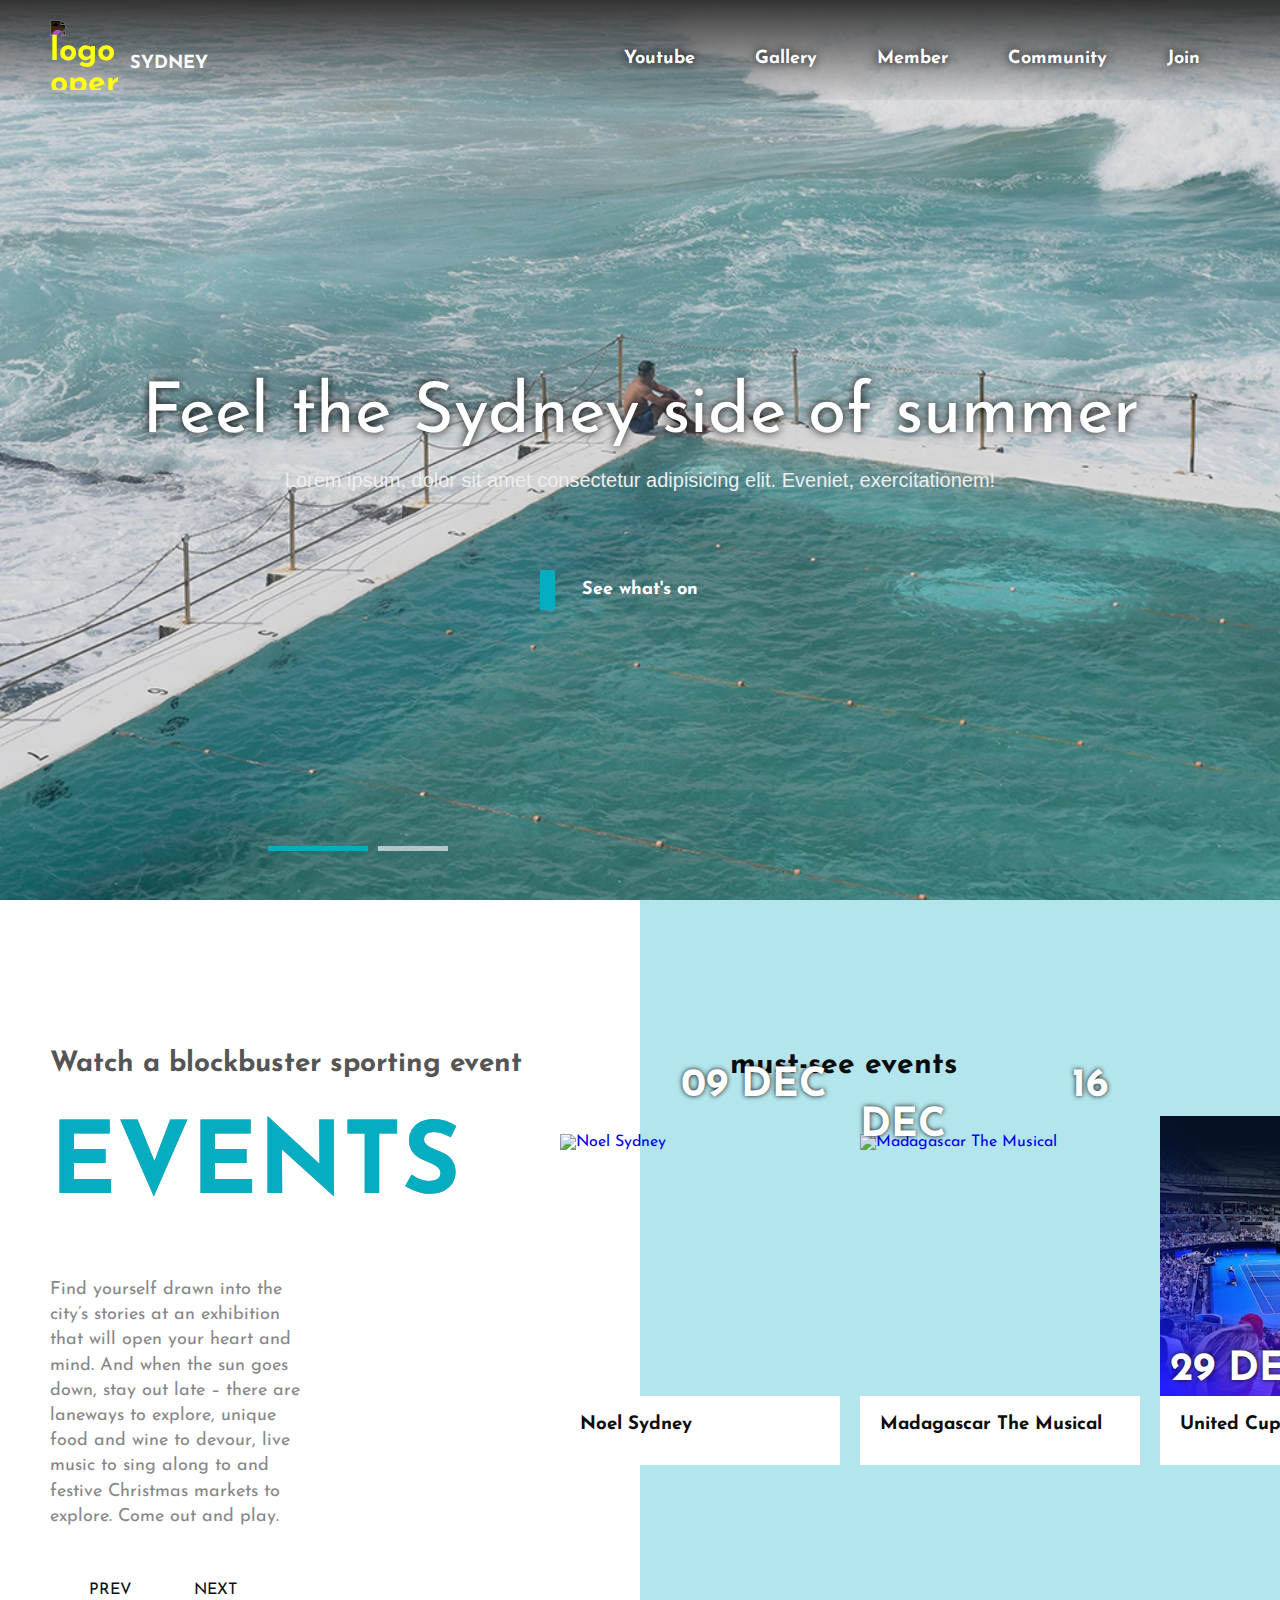
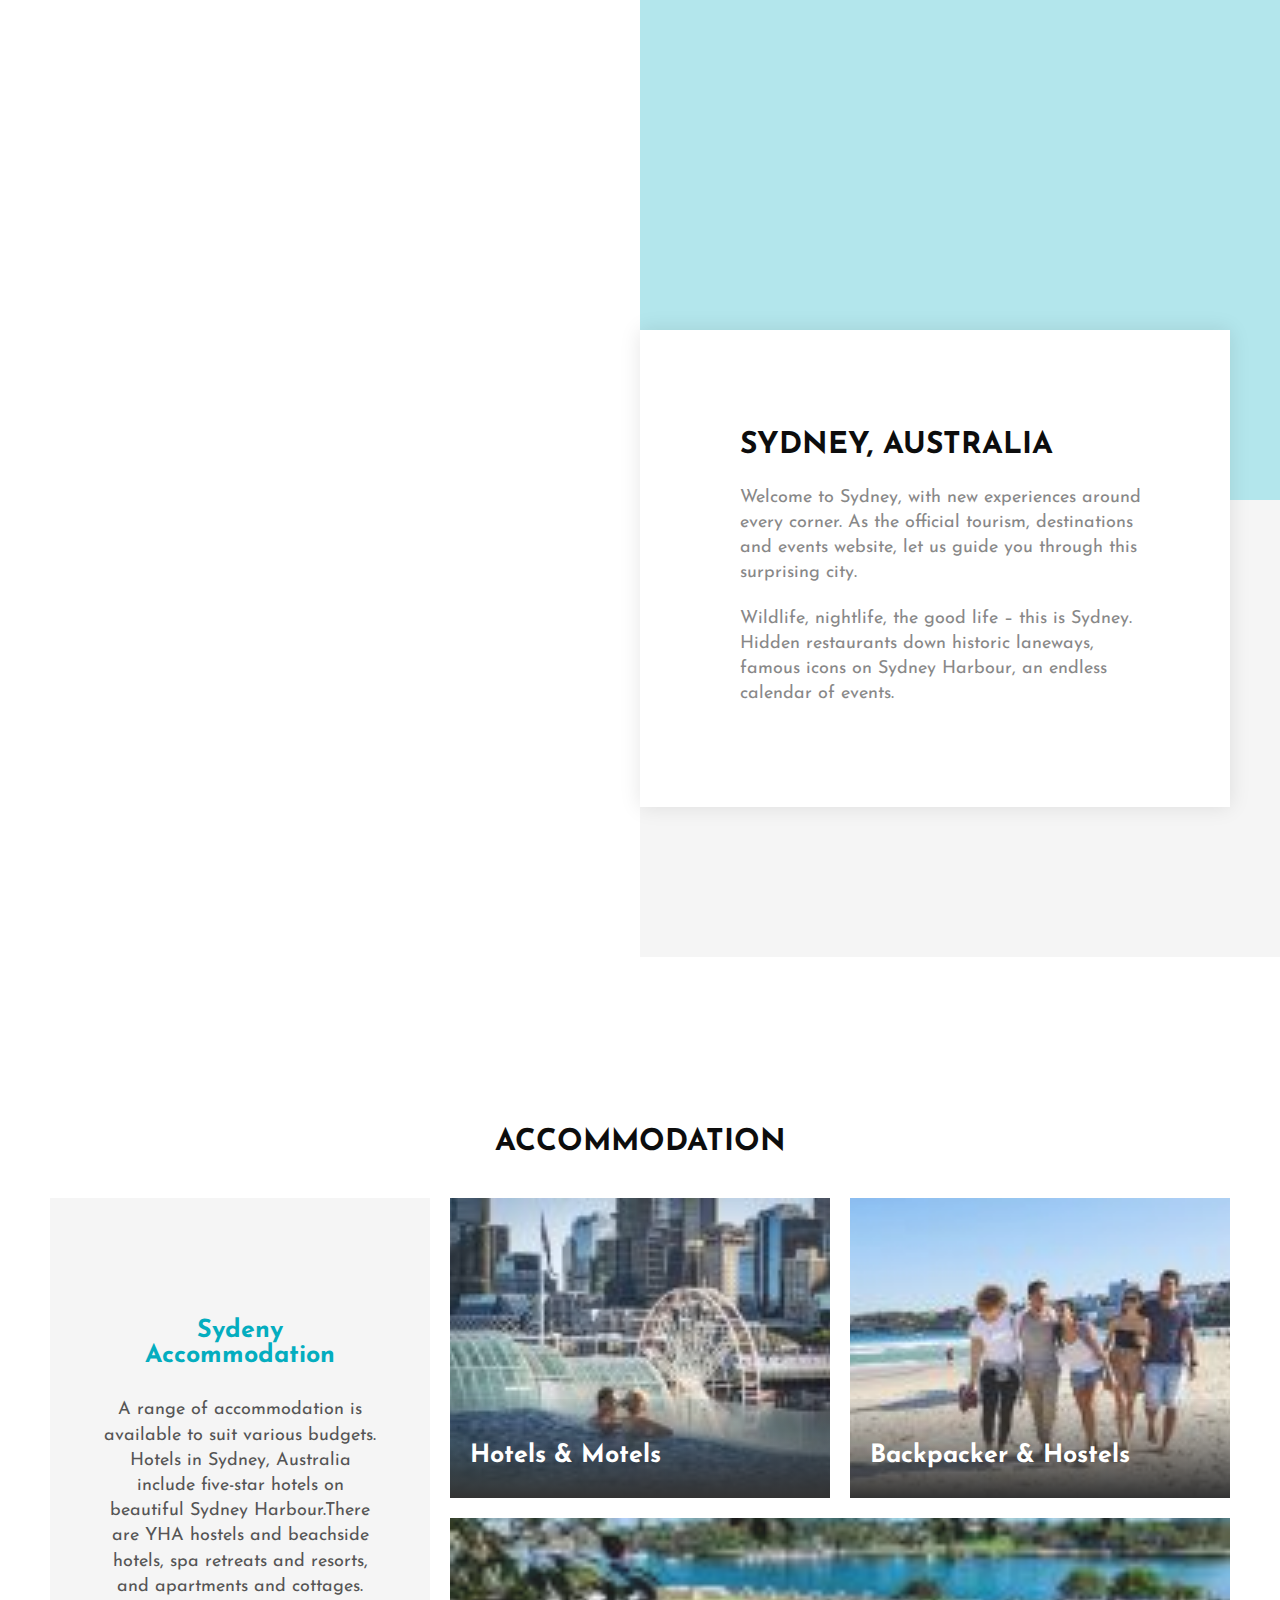
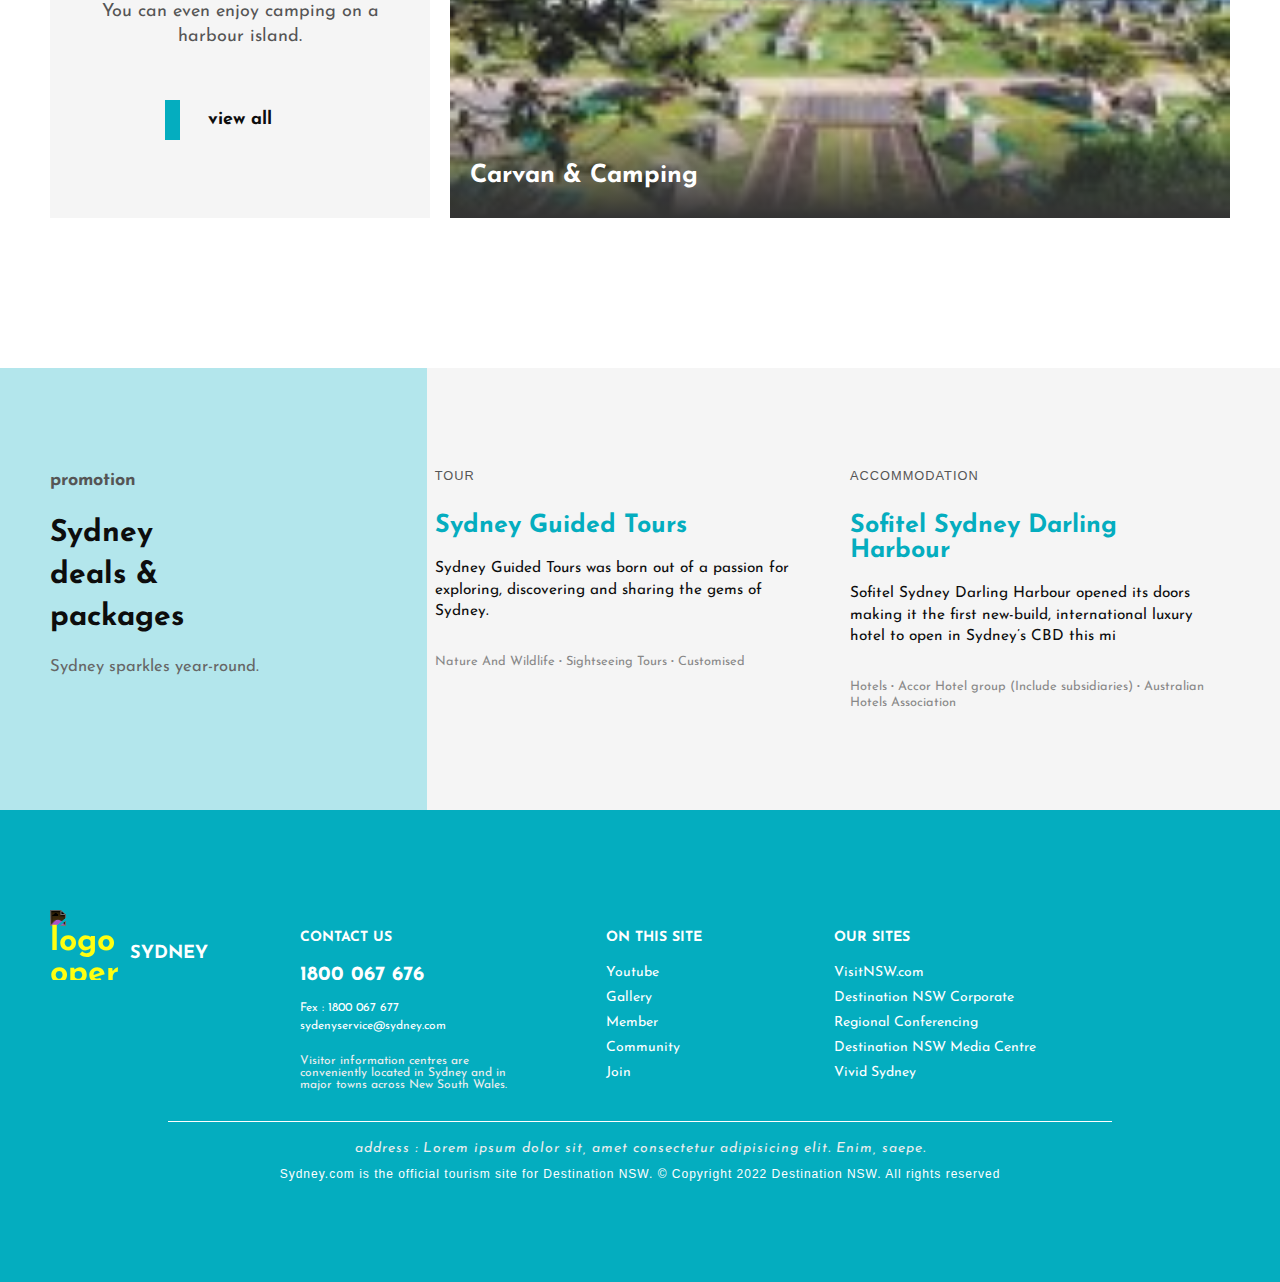
==== commit f0b91deb: "subpage community 순서 재정렬 및 youtube 영상 교체" ====
--- a/index.html
+++ b/index.html
@@ -9,6 +9,7 @@
     <link rel="stylesheet" href="css/style.css">
     <script defer src="js/main.js"></script>
     <script defer src="js/anime.js"></script>
+    <script defer src="js/common.js"></script>
 
     <!-- font awesome -->
     <script src="https://kit.fontawesome.com/6f60aa9a63.js" crossorigin="anonymous"></script>
@@ -39,11 +40,10 @@
 
                 <!-- main menu -->
                 <ul id="gnb">
-                    <li><a href="destinations.html">Destinations</a></li>
-                    <li><a href="things.html">Things to do</a></li>
-                    <li><a href="accommodation.html">Accommodation</a></li>
-                    <li><a href="events.html">Events</a></li>
-                    <li><a href="deals.html">Deals</a></li>
+                    <li><a href="youtube.html">Youtube</a></li>
+                    <li><a href="gallery.html">Gallery</a></li>
+                    <li><a href="member.html">Member</a></li>
+                    <li><a href="community.html">Community</a></li>
                     <li><a href="join.html">Join</a></li>
                 </ul>
             </nav>
@@ -63,11 +63,10 @@
                 </h1>
 
                 <ul id="gnbMo">
-                    <li><a href="destinations.html">Destinations<b>&gt;</b></a></li>
-                    <li><a href="things.html">Things to do<b>&gt;</b></a></li>
-                    <li><a href="accommodation.html">Accommodation<b>&gt;</b></a></li>
-                    <li><a href="events.html">Events<b>&gt;</b></a></li>
-                    <li><a href="deals.html">Deals<b>&gt;</b></a></li>
+                    <li><a href="youtube.html">Youtube<b>&gt;</b></a></li>
+                    <li><a href="gallery.html">Gallery<b>&gt;</b></a></li>
+                    <li><a href="member.html">Member<b>&gt;</b></a></li>
+                    <li><a href="community.html">Community<b>&gt;</b></a></li>
                     <li><a href="join.html">Join<b>&gt;</b></a></li>
                 </ul>
             </nav>
@@ -342,11 +341,10 @@
                     <div>
                         <h4>ON THIS SITE</h4>
                         <ul>
-                            <li><a href="destinations.html">Destinations</a></li>
-                            <li><a href="things.html">Things to do</a></li>
-                            <li><a href="accommodation.html">Accommodation</a></li>
-                            <li><a href="events.html">Events</a></li>
-                            <li><a href="deals.html">Deals</a></li>
+                            <li><a href="youtube.html">Youtube</a></li>
+                            <li><a href="gallery.html">Gallery</a></li>
+                            <li><a href="member.html">Member</a></li>
+                            <li><a href="community.html">Community</a></li>
                             <li><a href="join.html">Join</a></li>
                         </ul>
                     </div>
--- a/css/style.css
+++ b/css/style.css
@@ -481,10 +481,10 @@
     margin-left: 0px;
   }
 }
-.things .visualSub {
+.gallery .visualSub {
   height: 40vh;
 }
-.things .visualSub img {
+.gallery .visualSub img {
   top: 0;
   left: 0;
   width: 100%;
@@ -494,70 +494,32 @@
   object-position: right 28%;
   filter: saturate(120%) contrast(80%) brightness(110%);
 }
-.things .inner h2 {
+.gallery .inner h2 {
   top: -150px;
 }
-.things .inner main {
-  width: 100%;
-}
-.things .inner main .thingsTop {
-  background: #b3e6ec;
-  position: relative;
-  width: 100%;
-  padding: 8vh 0;
-  top: -100px;
-}
-.things .inner main .thingsTop > div {
-  position: relative;
-}
-.things .inner main .thingsTop > div:nth-of-type(1) {
-  background: #fff;
-  padding: 3vw;
-  width: 40%;
-  top: 35%;
-  left: 10%;
-  box-shadow: 0px 0px 10px rgba(13, 13, 13, 0.2);
-  position: absolute;
-  z-index: 1;
-}
-.things .inner main .thingsTop > div:nth-of-type(1)::after {
-  content: "";
-  display: block;
-  background: #04adbf;
-  width: 40%;
-  height: 10px;
-  position: absolute;
-  left: 90%;
-  top: 50%;
-  box-shadow: 0px 0px 80px rgba(13, 13, 13, 0.4);
-  z-index: 2;
-}
-.things .inner main .thingsTop > div:nth-of-type(1) h3 {
-  font-size: 30px;
-  margin-bottom: 10px;
-}
-.things .inner main .thingsTop > div:nth-of-type(1) p {
-  font-size: 16px;
-  line-height: 1.4;
-}
-.things .inner main .thingsTop > div:nth-of-type(2) {
-  width: 80%;
-  float: right;
-}
-.things .inner main .thingsTop > div:nth-of-type(2) img {
-  width: 100%;
-  height: 500px;
-  object-fit: cover;
-  list-style-position: center bottom;
-}
-.things .inner main .thingsTxt {
+.gallery .inner main {
+  width: 100%;
+}
+.gallery .inner main .loading {
+  width: 100px;
+  position: absolute;
+  top: 5%;
+  left: 50%;
+  transform: translate(-50%, -50%);
+  transition: opacity 0.5s;
+  opacity: 1;
+}
+.gallery .inner main .loading.off {
+  opacity: 0;
+}
+.gallery .inner main .galleryTxt {
   position: relative;
   width: 100%;
   padding: 200px 0 200px;
   top: -100px;
   text-align: right;
 }
-.things .inner main .thingsTxt .thingsBg {
+.gallery .inner main .galleryTxt .galleryBg {
   position: absolute;
   width: 30%;
   height: 100%;
@@ -566,7 +528,7 @@
   background: #b3e6ec;
   z-index: -1;
 }
-.things .inner main .thingsTxt > span {
+.gallery .inner main .galleryTxt > span {
   font-size: 80px;
   font-weight: bold;
   color: #04adbf;
@@ -578,7 +540,7 @@
   letter-spacing: -2px;
   text-shadow: -5px 0px 3px rgba(0, 0, 0, 0.1);
 }
-.things .inner main .thingsTxt p {
+.gallery .inner main .galleryTxt p {
   width: 100%;
   font-family: "arial";
   color: #555;
@@ -588,61 +550,15 @@
   letter-spacing: 1px;
   text-shadow: -3px 0px 3px rgba(0, 0, 0, 0.1);
 }
-.things .inner main .thingsBottom {
-  width: 100%;
-  margin-top: -100px;
-  margin-bottom: 80px;
-  padding: 100px 0;
-  position: relative;
-  background: #eee;
-}
-.things .inner main .thingsBottom article {
-  width: 80%;
-  position: relative;
-  margin-bottom: 40px;
-}
-.things .inner main .thingsBottom article div {
-  position: absolute;
-  top: 50%;
-  width: 20vw;
-  height: 200px;
-  background: #fff;
-  margin-top: -100px;
-  padding: 85px 40px;
-  display: flex;
-  justify-content: flex-end;
-  cursor: pointer;
-}
-.things .inner main .thingsBottom article div > h3 {
+.gallery .inner main > h3 {
   font-size: 30px;
-  display: inline-block;
-  margin-right: 30px;
-  transition: 0.3s;
-}
-.things .inner main .thingsBottom article div > i {
-  display: inline-block;
-  font-size: 20px;
-  line-height: 30px;
-  position: relative;
-  right: 0%;
-  transform: scale(1);
-}
-.things .inner main .thingsBottom article div:hover h3 {
-  color: #04adbf;
-}
-.things .inner main .thingsBottom article div:hover i {
-  color: #04adbf;
-  transform: scale(1.2);
-  animation: thingsAni 0.3s;
-}
-.things .inner main > h3 {
-  font-size: 30px;
-  position: relative;
-  margin-bottom: 2vh;
+  position: relative;
+  margin: 0 auto 3vh;
+  padding-top: 3vw;
   text-align: center;
-  padding-top: 80px;
-}
-.things .inner main ul {
+  border-top: 3px solid #b3e6ec;
+}
+.gallery .inner main ul {
   position: relative;
   width: 100%;
   display: flex;
@@ -650,12 +566,12 @@
   padding: 2vh 0;
   gap: 20px;
 }
-.things .inner main ul li {
+.gallery .inner main ul li {
   width: 10%;
   height: 28px;
   text-align: center;
 }
-.things .inner main ul li a {
+.gallery .inner main ul li a {
   display: block;
   width: 100%;
   height: 100%;
@@ -665,58 +581,47 @@
   background: #eee;
   box-shadow: 0px 0px 10px rgba(0, 0, 0, 0.1);
 }
-.things .inner main ul li.on a {
+.gallery .inner main ul li.on a {
   font-weight: bold;
   color: #fff;
   background: #04adbf;
   box-shadow: 0px 0px 10px rgba(0, 0, 0, 0.2);
 }
-.things .inner main ul li:hover a {
+.gallery .inner main ul li:hover a {
   font-weight: bold;
 }
-.things .inner main .loading {
-  width: 100px;
-  position: absolute;
-  top: 5%;
-  left: 50%;
-  transform: translate(-50%, -50%);
-  transition: opacity 0.5s;
-  opacity: 1;
-}
-.things .inner main .loading.off {
-  opacity: 0;
-}
-.things .inner main .isoWrap {
-  width: 100%;
-  position: relative;
+.gallery .inner main .isoWrap {
+  width: 100%;
+  position: relative;
+  margin-bottom: 100px;
   opacity: 0;
   transform: translateY(100px);
   transition: 1s;
 }
-.things .inner main .isoWrap.on {
+.gallery .inner main .isoWrap.on {
   opacity: 1;
   transform: translateY(0px);
 }
-.things .inner main .isoWrap article {
+.gallery .inner main .isoWrap article {
   width: 25%;
   padding: 10px;
   float: left;
 }
-.things .inner main .isoWrap article:hover span {
+.gallery .inner main .isoWrap article:hover span {
   color: #b3e6ec;
 }
-.things .inner main .isoWrap article:hover p::after {
+.gallery .inner main .isoWrap article:hover p::after {
   width: 100%;
   height: 3px;
 }
-.things .inner main .isoWrap article:hover a {
+.gallery .inner main .isoWrap article:hover a {
   color: #04adbf;
 }
-.things .inner main .isoWrap article:hover a i {
+.gallery .inner main .isoWrap article:hover a i {
   transform: scale(1.2);
-  animation: thingsAni 0.3s;
-}
-.things .inner main .isoWrap article div {
+  animation: galleryAni 0.3s;
+}
+.gallery .inner main .isoWrap article div {
   position: relative;
   width: 100%;
   background: #fff;
@@ -724,13 +629,13 @@
   padding: 20px;
   border-radius: 4px;
 }
-.things .inner main .isoWrap article div span {
+.gallery .inner main .isoWrap article div span {
   font-size: 100px;
   font-weight: bold;
   color: rgba(179, 230, 236, 0.4);
   transition: 0.3s;
 }
-.things .inner main .isoWrap article div h4 {
+.gallery .inner main .isoWrap article div h4 {
   position: relative;
   top: -55px;
   font-size: 18px;
@@ -738,7 +643,7 @@
   font-weight: bold;
   margin-bottom: 10px;
 }
-.things .inner main .isoWrap article div p {
+.gallery .inner main .isoWrap article div p {
   position: relative;
   top: -40px;
   font-size: 12px;
@@ -747,7 +652,7 @@
   color: #777;
   margin-bottom: 15px;
 }
-.things .inner main .isoWrap article div p::after {
+.gallery .inner main .isoWrap article div p::after {
   content: "";
   display: block;
   width: 20%;
@@ -757,20 +662,20 @@
   background: #04adbf;
   transition: 0.3s;
 }
-.things .inner main .isoWrap article div img {
+.gallery .inner main .isoWrap article div img {
   width: 100%;
   margin-bottom: 15px;
 }
-.things .inner main .isoWrap article div a {
+.gallery .inner main .isoWrap article div a {
   display: block;
   color: #0d0d0d;
 }
-.things .inner main .isoWrap article div a i {
+.gallery .inner main .isoWrap article div a i {
   position: relative;
   right: 0%;
 }
 
-@keyframes thingsAni {
+@keyframes galleryAni {
   0% {
     right: 0%;
     opacity: 1;
@@ -781,28 +686,28 @@
   }
 }
 @media screen and (max-width: 1179px) {
-  .things .inner main .isoWrap {
+  .gallery .inner main .isoWrap {
     width: 80vw;
     margin: 0 10vw;
   }
-  .things .inner main .isoWrap article {
+  .gallery .inner main .isoWrap article {
     width: 33.33%;
   }
 }
 @media screen and (max-width: 767px) {
-  .things .inner main .isoWrap article {
+  .gallery .inner main .isoWrap article {
     width: 50%;
   }
 }
 @media screen and (max-width: 539px) {
-  .things .inner main .isoWrap article {
-    width: 100%;
-  }
-}
-.deals .visualSub {
+  .gallery .inner main .isoWrap article {
+    width: 100%;
+  }
+}
+.community .visualSub {
   height: 60vh;
 }
-.deals .visualSub img {
+.community .visualSub img {
   width: 100%;
   height: 100%;
   top: 0;
@@ -811,123 +716,33 @@
   object-fit: cover;
   object-position: center 45%;
 }
-.deals .inner h2 {
+.community .inner h2 {
   top: -250px;
 }
-.deals .inner section {
-  width: 100%;
-  position: relative;
-  height: 100%;
-  margin-bottom: 150px;
-}
-.deals .inner section h3 {
+.community .inner section {
+  width: 100%;
+  position: relative;
+  height: 100%;
+  margin-bottom: 100px;
+}
+.community .inner section h3 {
   font-size: 30px;
   margin-bottom: 40px;
 }
-.deals .inner section:nth-of-type(1) {
-  width: 100%;
-  height: 100%;
-  position: relative;
-}
-.deals .inner section:nth-of-type(1) article {
-  border: 1px solid #f5f5f5;
-  width: 100%;
-  height: 200px;
-  position: relative;
-  display: flex;
-  justify-content: space-between;
-  margin-bottom: 40px;
-}
-.deals .inner section:nth-of-type(1) article div:nth-of-type(1) {
-  width: 10%;
-  height: 100%;
-  position: relative;
-}
-.deals .inner section:nth-of-type(1) article div:nth-of-type(1) img {
-  width: 100%;
-  height: 100%;
-  position: relative;
-  top: 0;
-  left: 0;
-  object-fit: cover;
-}
-.deals .inner section:nth-of-type(1) article div:nth-of-type(2) {
-  width: 90%;
-  height: 100%;
-  position: relative;
-  padding: 2vw 4vw;
-}
-.deals .inner section:nth-of-type(1) article div:nth-of-type(2) span {
-  display: block;
-  font-size: 16px;
-  margin-bottom: 20px;
-  color: #777;
-}
-.deals .inner section:nth-of-type(1) article div:nth-of-type(2) span b {
-  border: 1px solid #04adbf;
-  border-radius: 4px;
-  color: #04adbf;
-  padding: 3px;
-}
-.deals .inner section:nth-of-type(1) article div:nth-of-type(2) h4 {
-  font-size: 25px;
-  color: #333;
-  margin-bottom: 20px;
-}
-.deals .inner section:nth-of-type(1) article div:nth-of-type(2) p {
-  color: #555;
-  line-height: 1.4;
-}
-.deals .inner section:nth-of-type(1) article:nth-of-type(1) {
-  div: nth-of-type(2);
-}
-.deals .inner section:nth-of-type(1) article:nth-of-type(1) div:nth-of-type(1) img {
-  object-position: 50% center;
-}
-.deals .inner section:nth-of-type(1) article:nth-of-type(2) {
-  div: nth-of-type(2);
-}
-.deals .inner section:nth-of-type(1) article:nth-of-type(2) div:nth-of-type(1) img {
-  object-position: 70% center;
-}
-.deals .inner section:nth-of-type(1) article:nth-of-type(3) {
-  div: nth-of-type(2);
-}
-.deals .inner section:nth-of-type(1) article:nth-of-type(3) div:nth-of-type(1) img {
-  object-position: 10% center;
-}
-.deals .inner section:nth-of-type(1) article:nth-of-type(4) {
-  div: nth-of-type(2);
-}
-.deals .inner section:nth-of-type(1) article:nth-of-type(4) div:nth-of-type(1) img {
-  object-position: 40% center;
-}
-.deals .inner section:nth-of-type(1) article:nth-of-type(5) {
-  div: nth-of-type(2);
-}
-.deals .inner section:nth-of-type(1) article:nth-of-type(5) div:nth-of-type(1) img {
-  object-position: 40% center;
-}
-.deals .inner section:nth-of-type(1) article:nth-of-type(6) {
-  div: nth-of-type(2);
-}
-.deals .inner section:nth-of-type(1) article:nth-of-type(6) div:nth-of-type(1) img {
-  object-position: 50% center;
-}
-.deals .inner section:nth-of-type(2) {
-  width: 100%;
-  height: 100%;
-  position: relative;
-}
-.deals .inner section:nth-of-type(2) article {
-  width: 100%;
-  position: relative;
-}
-.deals .inner section:nth-of-type(2) article:nth-of-type(1) {
+.community .inner section:nth-of-type(1) {
+  width: 100%;
+  height: 100%;
+  position: relative;
+}
+.community .inner section:nth-of-type(1) article {
+  width: 100%;
+  position: relative;
+}
+.community .inner section:nth-of-type(1) article:nth-of-type(1) {
   width: 100%;
   height: 600px;
 }
-.deals .inner section:nth-of-type(2) article:nth-of-type(1) h3 {
+.community .inner section:nth-of-type(1) article:nth-of-type(1) h3 {
   width: 70%;
   height: 100%;
   position: absolute;
@@ -937,28 +752,28 @@
   color: #b3e6ec;
   z-index: 1;
 }
-.deals .inner section:nth-of-type(2) article:nth-of-type(1) h3 span {
+.community .inner section:nth-of-type(1) article:nth-of-type(1) h3 span {
   color: #04adbf;
   padding-left: 5vw;
 }
-.deals .inner section:nth-of-type(2) article:nth-of-type(1) div {
+.community .inner section:nth-of-type(1) article:nth-of-type(1) div {
   width: 30%;
   height: 100%;
   position: absolute;
   top: 0;
   right: 0;
 }
-.deals .inner section:nth-of-type(2) article:nth-of-type(1) div img {
+.community .inner section:nth-of-type(1) article:nth-of-type(1) div img {
   width: 100%;
   height: 100%;
   object-fit: cover;
   object-position: 70% center;
 }
-.deals .inner section:nth-of-type(2) article:nth-of-type(2) {
+.community .inner section:nth-of-type(1) article:nth-of-type(2) {
   width: 100%;
   height: 400px;
 }
-.deals .inner section:nth-of-type(2) article:nth-of-type(2) p {
+.community .inner section:nth-of-type(1) article:nth-of-type(2) p {
   width: 28%;
   height: 100%;
   position: absolute;
@@ -968,34 +783,172 @@
   padding: 0 2vw;
   text-align: center;
 }
-.deals .inner section:nth-of-type(2) article:nth-of-type(2) div {
+.community .inner section:nth-of-type(1) article:nth-of-type(2) div {
   width: 25%;
   height: 100%;
   position: absolute;
   top: -15%;
   left: 43%;
 }
-.deals .inner section:nth-of-type(2) article:nth-of-type(2) div img {
+.community .inner section:nth-of-type(1) article:nth-of-type(2) div img {
   width: 100%;
   height: 100%;
   object-fit: cover;
   object-position: 50% center;
 }
-.deals .inner section:nth-of-type(3) {
-  width: 100%;
+.community .inner section:nth-of-type(2) {
+  width: 100%;
+  position: relative;
+  border-top: 3px solid #b3e6ec;
+  padding: 100px 3vw 100px;
+}
+.community .inner section:nth-of-type(2) h3 {
+  font-size: 30px;
+  text-align: center;
+  margin-bottom: 20px;
+}
+.community .inner section:nth-of-type(2) .inputBox {
+  width: 100%;
+  position: relative;
+  border: 1px solid #eee;
+  padding: 0.5vw;
+  margin-bottom: 40px;
+}
+.community .inner section:nth-of-type(2) .inputBox input[type=text],
+.community .inner section:nth-of-type(2) .inputBox textarea {
+  width: 100%;
+  padding: 0.5vw 1vw;
+  border: 1px solid #aaa;
+  background: #b3e6ec;
+  margin-bottom: 20px;
+  resize: none;
+}
+.community .inner section:nth-of-type(2) .inputBox .btnSet button {
+  width: 150px;
+  height: 30px;
+  display: inline-block;
+  border: none;
+  background: #04adbf;
+  color: #fff;
+  cursor: pointer;
+  margin-right: 20px;
+}
+.community .inner section:nth-of-type(2) .showBox {
+  width: 100%;
+  position: relative;
+  border: 1px solid #aaa;
+  padding: 4vw;
+}
+.community .inner section:nth-of-type(2) .showBox article {
+  background: #b3e6ec;
+  padding: 3vw;
+  margin-bottom: 40px;
+  display: flex;
+  justify-content: space-between;
+  align-content: center;
+  flex-wrap: wrap;
+}
+.community .inner section:nth-of-type(2) .showBox article .txt {
+  width: calc(100% - 170px);
+}
+.community .inner section:nth-of-type(2) .showBox article .txt h4 {
+  margin-bottom: 10px;
+}
+.community .inner section:nth-of-type(2) .showBox article .btnSet {
+  width: 120px;
+  display: flex;
+  align-items: flex-end;
+  margin-top: 20px;
+  gap: 10px;
+}
+.community .inner section:nth-of-type(2) .showBox article .btnSet button {
+  background: transparent;
+  cursor: pointer;
+  border: none;
+}
+.community .inner section:nth-of-type(2) .showBox article .btnSet button:nth-of-type(1) {
+  color: orange;
+}
+.community .inner section:nth-of-type(2) .showBox article .btnSet button:nth-of-type(2) {
+  color: orangered;
+}
+.community .inner section:nth-of-type(3) {
+  width: 100%;
+  height: 100%;
+  position: relative;
+}
+.community .inner section:nth-of-type(3) article {
+  border: 1px solid #f5f5f5;
+  width: 100%;
+  height: 200px;
+  position: relative;
+  display: flex;
+  justify-content: space-between;
+  margin-bottom: 40px;
+}
+.community .inner section:nth-of-type(3) article div:nth-of-type(1) {
+  width: 10%;
+  height: 100%;
+  position: relative;
+}
+.community .inner section:nth-of-type(3) article div:nth-of-type(1) img {
+  width: 100%;
+  height: 100%;
+  position: relative;
+  top: 0;
+  left: 0;
+  object-fit: cover;
+}
+.community .inner section:nth-of-type(3) article div:nth-of-type(2) {
+  width: 90%;
+  height: 100%;
+  position: relative;
+  padding: 2vw 4vw;
+}
+.community .inner section:nth-of-type(3) article div:nth-of-type(2) span {
+  display: block;
+  font-size: 16px;
+  margin-bottom: 20px;
+  color: #777;
+}
+.community .inner section:nth-of-type(3) article div:nth-of-type(2) span b {
+  border: 1px solid #04adbf;
+  border-radius: 4px;
+  color: #04adbf;
+  padding: 3px;
+}
+.community .inner section:nth-of-type(3) article div:nth-of-type(2) h4 {
+  font-size: 25px;
+  color: #333;
+  margin-bottom: 20px;
+}
+.community .inner section:nth-of-type(3) article div:nth-of-type(2) p {
+  color: #555;
+  line-height: 1.4;
+}
+.community .inner section:nth-of-type(3) article:nth-of-type(1) div:nth-of-type(1) img {
+  object-position: 50% center;
+}
+.community .inner section:nth-of-type(3) article:nth-of-type(2) div:nth-of-type(1) img {
+  object-position: 70% center;
+}
+.community .inner section:nth-of-type(3) article:nth-of-type(3) div:nth-of-type(1) img {
+  object-position: 10% center;
+}
+.community .inner section:nth-of-type(3) article:nth-of-type(4) div:nth-of-type(1) img {
+  object-position: 40% center;
+}
+.community .inner section:nth-of-type(3) article:nth-of-type(5) div:nth-of-type(1) img {
+  object-position: 40% center;
+}
+.community .inner section:nth-of-type(3) article:nth-of-type(6) div:nth-of-type(1) img {
+  object-position: 50% center;
+}
+
+.youtube .visualSub {
   height: 60vh;
-  position: relative;
-}
-.deals .inner section:nth-of-type(3) div {
-  width: 100%;
-  height: 100%;
-  background: #b3e6ec;
-}
-
-.destinations .visualSub {
-  height: 60vh;
-}
-.destinations .visualSub img {
+}
+.youtube .visualSub img {
   top: 0;
   left: 0;
   width: 100%;
@@ -1005,54 +958,159 @@
   object-position: center 5%;
   filter: saturate(125%) contrast(80%) brightness(120%);
 }
-.destinations .inner h2 {
-  top: -300px;
-}
-.destinations .inner .vidList article {
-  border-top: 2px solid #b3e6ec;
-  padding: 20px 0px;
-  display: flex;
-  flex-wrap: wrap;
-  justify-content: space-between;
-}
-.destinations .inner .vidList article h3 {
-  width: 25%;
-  font-weight: bold;
-  font-size: 28px;
+.youtube .inner h2 {
+  top: -250px;
+}
+.youtube .inner section {
+  width: 100%;
+  height: 100%;
+  position: relative;
+}
+.youtube .inner section:nth-of-type(1) {
+  position: relative;
+  width: 100%;
+  padding: 8vh 0;
+  top: -100px;
+}
+.youtube .inner section:nth-of-type(1) > div {
+  position: relative;
+}
+.youtube .inner section:nth-of-type(1) > div:nth-of-type(1) {
+  background: #fff;
+  padding: 3vw;
+  width: 40%;
+  top: 35%;
+  left: 10%;
+  box-shadow: 0px 0px 10px rgba(13, 13, 13, 0.2);
+  position: absolute;
+  z-index: 1;
+}
+.youtube .inner section:nth-of-type(1) > div:nth-of-type(1)::after {
+  content: "";
+  display: block;
+  background: #04adbf;
+  width: 40%;
+  height: 10px;
+  position: absolute;
+  left: 90%;
+  top: 50%;
+  box-shadow: 0px 0px 80px rgba(13, 13, 13, 0.4);
+  z-index: 2;
+}
+.youtube .inner section:nth-of-type(1) > div:nth-of-type(1) h3 {
+  font-size: 30px;
+  margin-bottom: 10px;
+}
+.youtube .inner section:nth-of-type(1) > div:nth-of-type(1) p {
+  font-size: 16px;
+  line-height: 1.4;
+}
+.youtube .inner section:nth-of-type(1) > div:nth-of-type(2) {
+  width: 80%;
+  float: right;
+}
+.youtube .inner section:nth-of-type(1) > div:nth-of-type(2) img {
+  width: 100%;
+  height: 500px;
+  object-fit: cover;
+  list-style-position: center bottom;
+}
+.youtube .inner section:nth-of-type(2) {
+  width: 100%;
+  margin: 0 auto;
+  position: relative;
+  border: 1px solid #f5f5f5;
+}
+.youtube .inner section:nth-of-type(2) .vidList1 {
+  width: 90%;
+  height: 100%;
+  position: relative;
+  margin: 0 auto;
+  padding: 40px 0 80px;
+}
+.youtube .inner section:nth-of-type(2) .vidList1 > div {
+  border-top: 3px solid #b3e6ec;
+  width: 100%;
+  height: 415px;
+  position: relative;
+  margin-bottom: 80px;
+}
+.youtube .inner section:nth-of-type(2) .vidList1 > div > div {
+  width: 35%;
+  height: 100%;
+  position: absolute;
+  top: 0;
+  padding: 2vw 0;
+}
+.youtube .inner section:nth-of-type(2) .vidList1 > div > div span {
+  display: block;
+  width: 100%;
+  font-size: 16px;
+  color: #777;
+  letter-spacing: 1px;
+  margin-bottom: 40px;
+}
+.youtube .inner section:nth-of-type(2) .vidList1 > div > div h3 {
+  font-size: 30px;
   line-height: 1.2;
-  color: #04adbf;
-}
-.destinations .inner .vidList article .txt {
-  width: 35%;
-  display: flex;
-  align-content: space-between;
-}
-.destinations .inner .vidList article .txt p {
-  font-size: 14px;
+  margin-bottom: 80px;
+}
+.youtube .inner section:nth-of-type(2) .vidList1 > div > div p {
+  font-size: 18px;
   line-height: 1.2;
-  color: #999;
-}
-.destinations .inner .vidList article .txt span {
-  font-size: 12px;
-  color: orange;
-}
-.destinations .inner .vidList article .pic {
-  display: block;
-  width: 35%;
-  height: 230px;
-  cursor: pointer;
-}
-.destinations .inner .vidList article .pic img {
+}
+.youtube .inner section:nth-of-type(2) .vidList1 > div a {
+  display: block;
+  width: 60%;
+  height: 100%;
+  position: absolute;
+  top: 0;
+  padding: 2vw 0;
+}
+.youtube .inner section:nth-of-type(2) .vidList1 > div:nth-of-type(1) > div {
+  right: 0;
+}
+.youtube .inner section:nth-of-type(2) .vidList1 > div:nth-of-type(1) a {
+  left: 0;
+}
+.youtube .inner section:nth-of-type(2) .vidList1 > div:nth-of-type(1) a img {
   width: 100%;
   height: 100%;
   object-fit: cover;
 }
-.destinations .inner .vidList figure.pop {
+.youtube .inner section:nth-of-type(2) .vidList1 > div:nth-of-type(2) > div {
+  left: 0;
+}
+.youtube .inner section:nth-of-type(2) .vidList1 > div:nth-of-type(2) > div p {
+  display: none;
+}
+.youtube .inner section:nth-of-type(2) .vidList1 > div:nth-of-type(2) a {
+  right: 0;
+}
+.youtube .inner section:nth-of-type(2) .vidList1 > div:nth-of-type(2) a img {
+  width: 100%;
+  height: 100%;
+  object-fit: cover;
+}
+.youtube .inner section:nth-of-type(2) .vidList1 > div:nth-of-type(3) > div {
+  right: 0;
+}
+.youtube .inner section:nth-of-type(2) .vidList1 > div:nth-of-type(3) a {
+  left: 0;
+}
+.youtube .inner section:nth-of-type(2) .vidList1 > div:nth-of-type(3) a img {
+  width: 100%;
+  height: 100%;
+  object-fit: cover;
+}
+
+figure.pop {
   width: 100%;
   height: 100vh;
   position: fixed;
   top: 0;
   left: 0;
+  z-index: 3;
   background: rgba(0, 0, 0, 0.8);
   overflow: hidden;
   padding: 5vw;
@@ -1060,7 +1118,7 @@
   justify-content: center;
   align-items: center;
 }
-.destinations .inner .vidList figure.pop .btnClose {
+figure.pop .btnClose {
   font-size: 30px;
   position: absolute;
   top: 2.5vw;
@@ -1068,14 +1126,14 @@
   color: #fff;
   cursor: pointer;
 }
-.destinations .inner .vidList figure.pop .btnClose:hover {
+figure.pop .btnClose:hover {
   color: #b3e6ec;
 }
 
-.events .visualSub {
+.member .visualSub {
   height: 40vh;
 }
-.events .visualSub img {
+.member .visualSub img {
   width: 100%;
   height: 100%;
   top: 0;
@@ -1084,80 +1142,87 @@
   object-fit: cover;
   object-position: center 20%;
 }
-.events .inner {
-  width: 100%;
-}
-.events .inner h2 {
+.member .inner {
+  width: 100%;
+}
+.member .inner h2 {
   top: -150px;
 }
-.events .inner section {
-  position: relative;
-  width: 100%;
-}
-.events .inner section:nth-of-type(1) {
+.member .inner h3 {
+  font-size: 30px;
+  text-align: center;
+  margin-bottom: 40px;
+}
+.member .inner section {
+  position: relative;
+  width: 100%;
+}
+.member .inner section:nth-of-type(1) {
   border: 1px solid #f5f5f5;
+  border-top: 3px solid #b3e6ec;
   margin-bottom: 150px;
   width: 100%;
-  height: 600px;
-  position: relative;
-}
-.events .inner section:nth-of-type(1) article {
-  width: 100%;
-  height: 100%;
-}
-.events .inner section:nth-of-type(1) article div:nth-of-type(1) {
-  width: 50%;
-  height: 100%;
-  position: absolute;
-}
-.events .inner section:nth-of-type(1) article div:nth-of-type(1) img {
+  height: 400px;
+  position: relative;
+}
+.member .inner section:nth-of-type(1) article {
+  width: 100%;
+  height: 100%;
+}
+.member .inner section:nth-of-type(1) article div:nth-of-type(1) {
+  width: 40%;
+  height: 100%;
+  position: absolute;
+}
+.member .inner section:nth-of-type(1) article div:nth-of-type(1) img {
   width: 100%;
   height: 100%;
   object-fit: cover;
-}
-.events .inner section:nth-of-type(1) article div:nth-of-type(2) {
-  width: 60%;
+  object-position: left 50%;
+}
+.member .inner section:nth-of-type(1) article div:nth-of-type(2) {
+  width: 65%;
   height: 50%;
   position: absolute;
-  top: 20%;
+  top: 15%;
   right: 0%;
-  padding: 2vw;
-}
-.events .inner section:nth-of-type(1) article div:nth-of-type(2) span {
-  position: absolute;
-  top: -15px;
-  left: 130px;
+  padding: 1vw 6vw 1vw 1vw;
+}
+.member .inner section:nth-of-type(1) article div:nth-of-type(2) span {
+  position: absolute;
+  top: -40px;
+  left: 120px;
   font-size: 100px;
   color: #b3e6ec;
   z-index: -1;
 }
-.events .inner section:nth-of-type(1) article div:nth-of-type(2) h3 {
-  font-size: 50px;
+.member .inner section:nth-of-type(1) article div:nth-of-type(2) h3 {
+  font-size: 30px;
   line-height: 1.2;
   margin-bottom: 20px;
 }
-.events .inner section:nth-of-type(1) article div:nth-of-type(2) p {
-  font-size: 18px;
+.member .inner section:nth-of-type(1) article div:nth-of-type(2) p {
+  font-size: 16px;
   color: #555;
   line-height: 1.4;
   padding-right: 10vw;
   margin-bottom: 40px;
 }
-.events .inner section:nth-of-type(1) article div:nth-of-type(2) a {
+.member .inner section:nth-of-type(1) article div:nth-of-type(2) a {
   display: block;
   position: relative;
   width: 200px;
   height: 40px;
-  font: bold 18px/40px "Josefin Sans", sans-serif;
+  font: bold 16px/40px "Josefin Sans", sans-serif;
   color: #0d0d0d;
   margin: 0 auto;
   text-align: center;
   transition: 0.3s;
 }
-.events .inner section:nth-of-type(1) article div:nth-of-type(2) a:hover {
+.member .inner section:nth-of-type(1) article div:nth-of-type(2) a:hover {
   color: #fff;
 }
-.events .inner section:nth-of-type(1) article div:nth-of-type(2) a::before {
+.member .inner section:nth-of-type(1) article div:nth-of-type(2) a::before {
   content: "";
   display: block;
   position: absolute;
@@ -1167,113 +1232,79 @@
   transition: 0.3s;
   z-index: -1;
 }
-.events .inner section:nth-of-type(1) article div:nth-of-type(2) a:hover::before {
+.member .inner section:nth-of-type(1) article div:nth-of-type(2) a:hover::before {
   background: #04adbf;
   width: 200px;
 }
-.events .inner section:nth-of-type(2) {
+.member .inner section:nth-of-type(2) {
+  margin-bottom: 150px;
+  width: 100%;
+  height: 600px;
+  position: relative;
+  display: flex;
+  justify-content: space-between;
+  gap: 10px;
+}
+.member .inner section:nth-of-type(2) article {
+  width: 33.33%;
+  position: relative;
+}
+.member .inner section:nth-of-type(2) article div {
+  width: 100%;
+}
+.member .inner section:nth-of-type(2) article div img {
+  width: 100%;
+  height: 100%;
+  object-fit: cover;
+}
+.member .inner section:nth-of-type(2) article:nth-of-type(1) {
+  height: 600px;
+}
+.member .inner section:nth-of-type(2) article:nth-of-type(1) div:nth-of-type(1) {
+  height: 395px;
+  margin-bottom: 10px;
+}
+.member .inner section:nth-of-type(2) article:nth-of-type(1) div:nth-of-type(1) > img {
+  object-position: right 50%;
+}
+.member .inner section:nth-of-type(2) article:nth-of-type(1) div:nth-of-type(2) {
+  height: 195px;
+}
+.member .inner section:nth-of-type(2) article:nth-of-type(2) {
+  height: 600px;
+}
+.member .inner section:nth-of-type(2) article:nth-of-type(2) div:nth-of-type(1) {
+  height: 195px;
+  margin-bottom: 10px;
+}
+.member .inner section:nth-of-type(2) article:nth-of-type(2) div:nth-of-type(2) {
+  height: 395px;
+}
+.member .inner section:nth-of-type(2) article:nth-of-type(2) div:nth-of-type(2) > img {
+  object-position: 90% 50%;
+}
+.member .inner section:nth-of-type(2) article:nth-of-type(3) {
+  height: 600px;
+}
+.member .inner section:nth-of-type(2) article:nth-of-type(3) div:nth-of-type(1) {
+  height: 395px;
+  margin-bottom: 10px;
+}
+.member .inner section:nth-of-type(2) article:nth-of-type(3) div:nth-of-type(2) {
+  height: 195px;
+}
+.member .inner section:nth-of-type(3) {
   border: 1px solid #f5f5f5;
   margin-bottom: 150px;
   width: 100%;
-  height: 400px;
-  position: relative;
-}
-.events .inner section:nth-of-type(2) div:nth-of-type(1) {
-  width: 50%;
-  height: 60%;
-  position: absolute;
-  top: 50%;
-  left: 10%;
-  margin-top: -100px;
-  background: #fff;
-  padding: 2vw 4vw;
-  z-index: 1;
-  text-align: right;
-}
-.events .inner section:nth-of-type(2) div:nth-of-type(1) span {
-  position: absolute;
-  top: -20px;
-  left: 130px;
-  font-size: 100px;
-  color: #b3e6ec;
-  z-index: -1;
-}
-.events .inner section:nth-of-type(2) div:nth-of-type(1) h3 {
-  font-size: 30px;
-  margin-bottom: 20px;
-}
-.events .inner section:nth-of-type(2) div:nth-of-type(1) p {
-  font-size: 16px;
-  color: #555;
-  line-height: 1.4;
-  margin-bottom: 40px;
-}
-.events .inner section:nth-of-type(2) div:nth-of-type(1) a {
-  display: block;
-  position: relative;
-  font-size: 18px;
-  color: #0d0d0d;
-  transition: 0.3s;
-}
-.events .inner section:nth-of-type(2) div:nth-of-type(1) a i {
-  font-size: 18px;
-  position: relative;
-  transform: scale(1);
-  right: 0%;
-}
-.events .inner section:nth-of-type(2) div:nth-of-type(1) a:hover {
-  color: #04adbf;
-}
-.events .inner section:nth-of-type(2) div:nth-of-type(1) a:hover i {
-  color: #04adbf;
-  transform: scale(1.2);
-  animation: eventsAni 0.3s;
-}
-.events .inner section:nth-of-type(2) div:nth-of-type(2) {
-  width: 50%;
-  height: 100%;
-  position: absolute;
-  top: 0;
-  right: 0;
-}
-.events .inner section:nth-of-type(2) div:nth-of-type(2) img {
-  width: 100%;
-  height: 100%;
-  object-fit: cover;
-}
-.events .inner section:nth-of-type(3) {
-  margin-bottom: 150px;
-  width: 100%;
-  height: 600px;
-}
-.events .inner section:nth-of-type(3) div:nth-of-type(1) {
-  width: 30%;
-  height: 100%;
-  position: absolute;
-  top: 0;
-  left: 0;
-  background: #b3e6ec;
-}
-.events .inner section:nth-of-type(3) div:nth-of-type(2) {
-  width: 70%;
-  height: 100%;
-  position: absolute;
-  top: 0;
-  right: 0;
-  background: #eee;
-}
-.events .inner section:nth-of-type(4) {
-  border: 1px solid #f5f5f5;
-  margin-bottom: 150px;
-  width: 100%;
-  height: 600px;
-  position: relative;
-}
-.events .inner section:nth-of-type(4) article {
-  width: 100%;
-  height: 100%;
-}
-.events .inner section:nth-of-type(4) article div:nth-of-type(1) {
+  height: 500px;
+  position: relative;
+}
+.member .inner section:nth-of-type(3) article {
+  width: 100%;
+  height: 100%;
+}
+.member .inner section:nth-of-type(3) article div:nth-of-type(1) {
   width: 40%;
   height: 60%;
   position: absolute;
@@ -1283,59 +1314,59 @@
   padding: 4.1vw 2vw;
   z-index: 1;
 }
-.events .inner section:nth-of-type(4) article div:nth-of-type(1) span {
-  position: absolute;
-  top: 10px;
+.member .inner section:nth-of-type(3) article div:nth-of-type(1) span {
+  position: absolute;
+  top: 15px;
   left: 130px;
   font-size: 100px;
   color: #b3e6ec;
   z-index: -1;
 }
-.events .inner section:nth-of-type(4) article div:nth-of-type(1) h3 {
+.member .inner section:nth-of-type(3) article div:nth-of-type(1) h3 {
   font-size: 30px;
   line-height: 1.2;
   margin-bottom: 20px;
 }
-.events .inner section:nth-of-type(4) article div:nth-of-type(1) p {
+.member .inner section:nth-of-type(3) article div:nth-of-type(1) p {
   font-size: 16px;
   color: #555;
   line-height: 1.4;
   margin-bottom: 40px;
 }
-.events .inner section:nth-of-type(4) article div:nth-of-type(1) a {
+.member .inner section:nth-of-type(3) article div:nth-of-type(1) a {
   display: block;
   position: relative;
   font-size: 18px;
   color: #0d0d0d;
   transition: 0.3s;
 }
-.events .inner section:nth-of-type(4) article div:nth-of-type(1) a i {
+.member .inner section:nth-of-type(3) article div:nth-of-type(1) a i {
   font-size: 18px;
   position: relative;
   transform: scale(1);
   right: 0%;
 }
-.events .inner section:nth-of-type(4) article div:nth-of-type(1) a:hover {
+.member .inner section:nth-of-type(3) article div:nth-of-type(1) a:hover {
   color: #04adbf;
 }
-.events .inner section:nth-of-type(4) article div:nth-of-type(1) a:hover i {
+.member .inner section:nth-of-type(3) article div:nth-of-type(1) a:hover i {
   color: #04adbf;
   transform: scale(1.2);
-  animation: eventsAni 0.3s;
-}
-.events .inner section:nth-of-type(4) article div:nth-of-type(2) {
-  width: 80%;
+  animation: mapAni 0.3s;
+}
+.member .inner section:nth-of-type(3) article div:nth-of-type(2) {
+  width: 70%;
   height: 100%;
   position: absolute;
   top: 0;
   right: 0;
 }
-.events .inner section:nth-of-type(4) article div:nth-of-type(2) img {
+.member .inner section:nth-of-type(3) article div:nth-of-type(2) img {
   width: 100%;
   height: 100%;
   object-fit: cover;
 }
-.events .inner section:nth-of-type(5) {
+.member .inner section:nth-of-type(4) {
   border: 1px solid #f5f5f5;
   margin-bottom: 100px;
   width: 100%;
@@ -1344,21 +1375,21 @@
   display: flex;
   justify-content: space-between;
 }
-.events .inner section:nth-of-type(5) div:nth-of-type(1) {
+.member .inner section:nth-of-type(4) div:nth-of-type(1) {
   width: 40%;
   height: 100%;
 }
-.events .inner section:nth-of-type(5) div:nth-of-type(1) img {
+.member .inner section:nth-of-type(4) div:nth-of-type(1) img {
   width: 100%;
   height: 100%;
   object-fit: cover;
 }
-.events .inner section:nth-of-type(5) div:nth-of-type(2) {
+.member .inner section:nth-of-type(4) div:nth-of-type(2) {
   width: 60%;
   height: 100%;
   padding: 2vw 4vw;
 }
-.events .inner section:nth-of-type(5) div:nth-of-type(2) span {
+.member .inner section:nth-of-type(4) div:nth-of-type(2) span {
   position: absolute;
   top: 10px;
   right: 100px;
@@ -1366,24 +1397,24 @@
   color: #b3e6ec;
   z-index: -1;
 }
-.events .inner section:nth-of-type(5) div:nth-of-type(2) h3 {
+.member .inner section:nth-of-type(4) div:nth-of-type(2) h3 {
   font-size: 30px;
   margin-bottom: 20px;
 }
-.events .inner section:nth-of-type(5) div:nth-of-type(2) div {
+.member .inner section:nth-of-type(4) div:nth-of-type(2) div {
   width: 100%;
   height: 100%;
   display: flex;
   justify-content: space-between;
 }
-.events .inner section:nth-of-type(5) div:nth-of-type(2) div p {
+.member .inner section:nth-of-type(4) div:nth-of-type(2) div p {
   width: 44%;
   font-size: 16px;
   color: #555;
   line-height: 1.4;
 }
 
-@keyframes eventsAni {
+@keyframes mapAni {
   0% {
     right: 0%;
     opacity: 1;
@@ -1398,7 +1429,7 @@
   position: relative;
 }
 .join .visualSub {
-  height: 60vh;
+  height: 40vh;
 }
 .join .visualSub video {
   top: 0;
@@ -1407,10 +1438,10 @@
   height: 100%;
   opacity: 0.4;
   object-fit: cover;
-  object-position: center 40%;
+  object-position: center 38%;
 }
 .join .inner h2 {
-  top: -250px;
+  top: -150px;
 }
 .join .inner .joinForm {
   position: relative;
@@ -1753,7 +1784,7 @@
 }
 body #visual .btns {
   position: absolute;
-  left: 45%;
+  left: 28%;
   bottom: 5.5vh;
   display: flex;
   gap: 10px;
@@ -1761,20 +1792,19 @@
 }
 body #visual .btns li {
   width: 70px;
-  height: 3px;
+  height: 5px;
   background: rgba(255, 255, 255, 0.6);
-  border-radius: 4px;
   cursor: pointer;
   transition: 0.5s;
 }
 body #visual .btns li.on {
   width: 100px;
-  background: rgba(4, 173, 191, 0.6);
+  background: rgb(4, 173, 191);
 }
 body #visual nav {
   position: absolute;
   bottom: 5vh;
-  right: 43%;
+  left: 34%;
   display: flex;
   gap: 40px;
   transform: translateX(50%);
@@ -1787,11 +1817,11 @@
   transition: 0.5s;
 }
 body #visual nav i:hover {
-  transform: scale(1.5);
+  transform: scale(1.8);
 }
 body #visual nav i.on {
-  transform: scale(1.5);
-  color: rgba(4, 173, 191, 0.6);
+  transform: scale(1.8);
+  color: rgb(4, 173, 191);
 }
 body #visual .inner {
   width: 1180px;
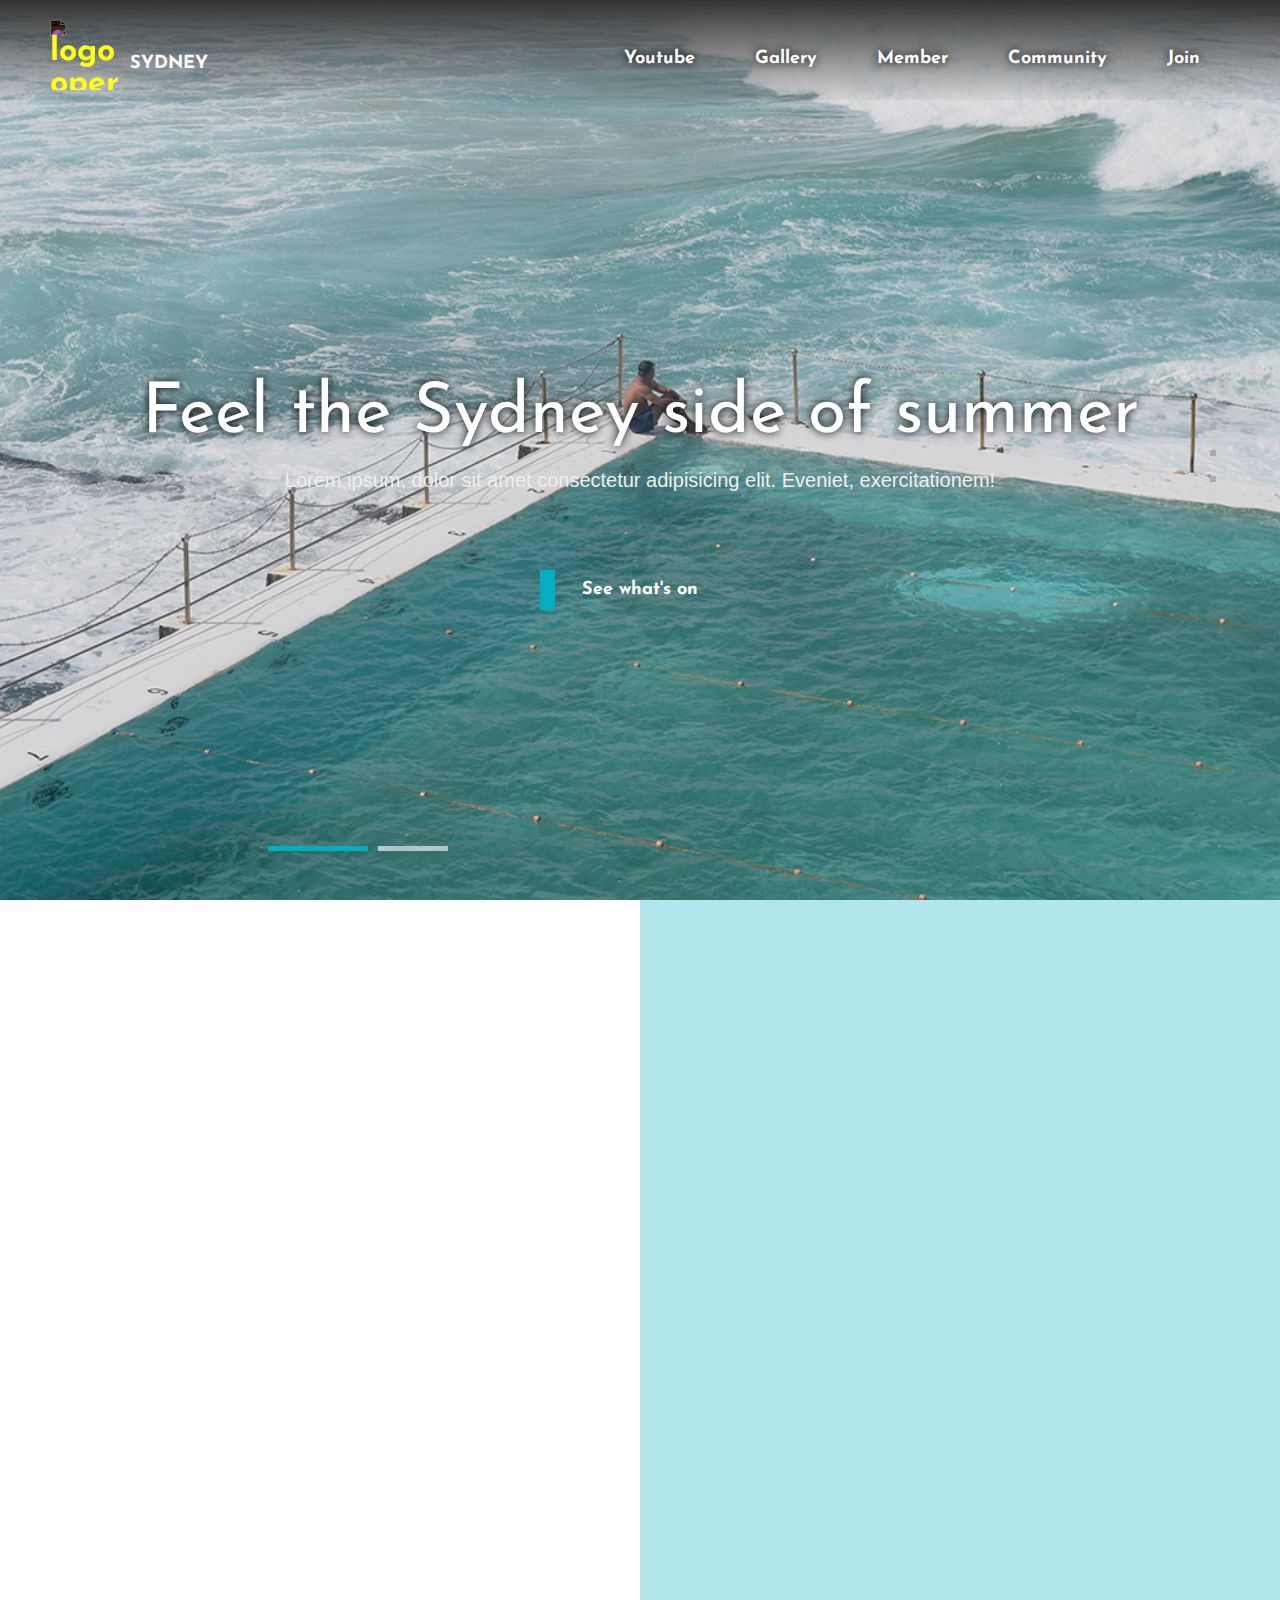
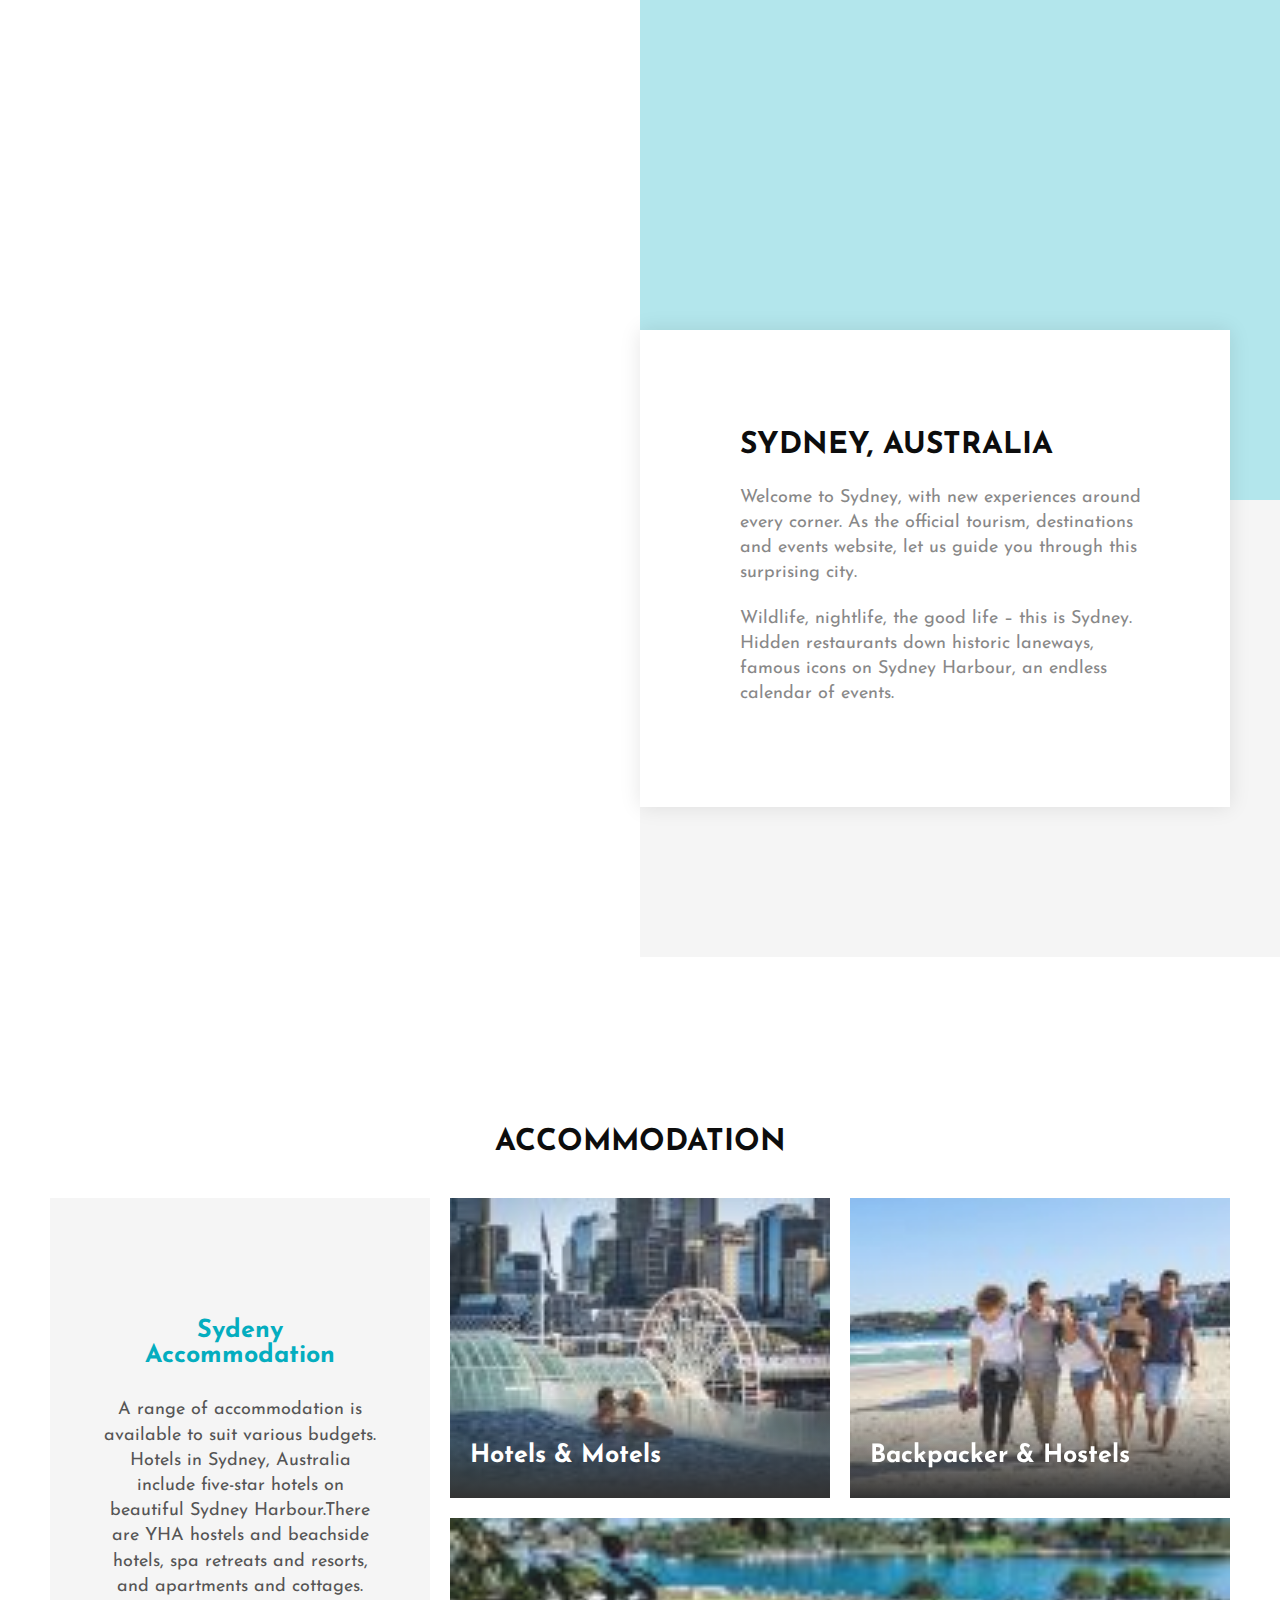
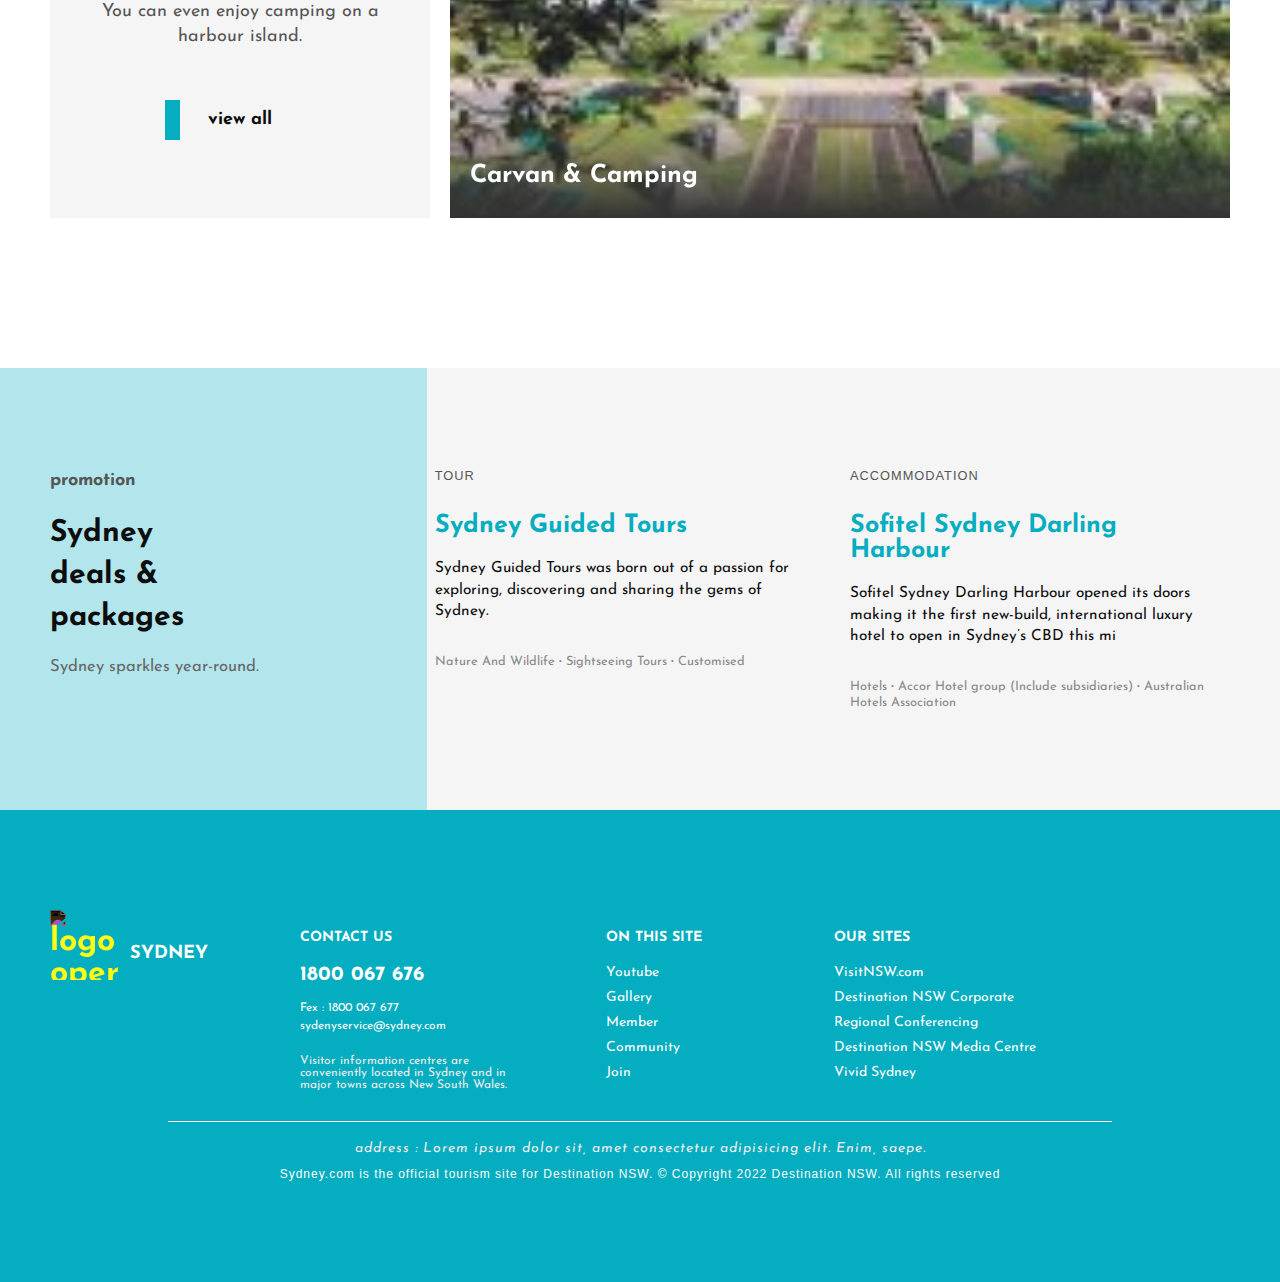
==== commit 6dadca58: "main event scroll 1차 적용(추가 모션 필요)" ====
--- a/index.html
+++ b/index.html
@@ -8,8 +8,9 @@
     <title>Visit to Sydney</title>
     <link rel="stylesheet" href="css/style.css">
     <script defer src="js/main.js"></script>
+    <script defer src="js/common.js"></script>
     <script defer src="js/anime.js"></script>
-    <script defer src="js/common.js"></script>
+    <script defer src="js/scroll.js"></script>
 
     <!-- font awesome -->
     <script src="https://kit.fontawesome.com/6f60aa9a63.js" crossorigin="anonymous"></script>
@@ -111,8 +112,8 @@
                 <h3>Watch a blockbuster sporting event</h3>
                 <h2>EVENTS</h2>
                 <p>
-                    Find yourself drawn into the city’s stories at an exhibition that will open your heart and mind. And
-                    when the sun goes down, stay out late – there are laneways to explore, unique food and wine to
+                    Find yourself drawn into the city's stories at an exhibition that will open your heart and mind. And
+                    when the sun goes down, stay out late - there are laneways to explore, unique food and wine to
                     devour, live music to sing along to and festive Christmas markets to explore. Come out and play.
                 </p>
                 <a href="#" class="btnPrev"><i
@@ -399,6 +400,14 @@
 
         </div>
     </footer>
+
+    <!-- scroll side botton -->
+    <ul>
+        <li></li>
+        <li></li>
+        <li></li>
+        <li></li>
+    </ul>
 </body>
 
 </html>--- a/css/style.css
+++ b/css/style.css
@@ -1546,6 +1546,62 @@
   color: #0d0d0d;
   border: 1px solid #0d0d0d;
 }
+.join .inner section:nth-of-type(2) {
+  width: 100%;
+  height: 100%;
+  position: relative;
+}
+.join .inner section:nth-of-type(2) #map {
+  width: 100%;
+  height: 500px;
+  border: 1px solid #0d0d0d;
+  margin-bottom: 20px;
+}
+.join .inner section:nth-of-type(2) .traffic {
+  width: 50%;
+  display: flex;
+  justify-content: flex-start;
+  float: left;
+  gap: 20px;
+}
+.join .inner section:nth-of-type(2) .traffic li a {
+  display: block;
+  width: 8vw;
+  height: 40px;
+  background: #04adbf;
+  font-size: 16px;
+  line-height: 40px;
+  color: #fff;
+  text-align: center;
+  transition: 0.3s;
+}
+.join .inner section:nth-of-type(2) .traffic li.on a {
+  border: 1px solid #f5f5f5;
+  background: #b3e6ec;
+  color: #0d0d0d;
+}
+.join .inner section:nth-of-type(2) .branch {
+  width: 50%;
+  display: flex;
+  justify-content: flex-end;
+  float: left;
+  gap: 20px;
+}
+.join .inner section:nth-of-type(2) .branch li a {
+  display: block;
+  width: 10vw;
+  height: 40px;
+  background: #04adbf;
+  font-size: 16px;
+  line-height: 40px;
+  color: #fff;
+  text-align: center;
+}
+.join .inner section:nth-of-type(2) .branch li.on a {
+  border: 1px solid #f5f5f5;
+  background: #b3e6ec;
+  color: #0d0d0d;
+}
 
 body {
   background: #fff;
@@ -1887,6 +1943,9 @@
 body #event .inner div.left {
   width: 480px;
   margin-right: 20px;
+  opacity: 0;
+  transform: translateX(-100px);
+  transition-duration: 0.3s;
 }
 body #event .inner div.left h3 {
   font-size: 28px;
@@ -1944,6 +2003,10 @@
 }
 body #event .inner div.right {
   width: 680px;
+  opacity: 0;
+  transform: translateY(100px);
+  transition-duration: 0.3s;
+  transition-delay: 0.3s;
 }
 body #event .inner div.right > p {
   width: 100%;
@@ -1965,6 +2028,18 @@
   position: absolute;
   top: 0;
   left: 0;
+}
+body #event .inner div.right .wrap article:nth-of-type(1) {
+  transition-delay: 0s;
+}
+body #event .inner div.right .wrap article:nth-of-type(2) {
+  transition-delay: 0.2s;
+}
+body #event .inner div.right .wrap article:nth-of-type(3) {
+  transition-delay: 0.4s;
+}
+body #event .inner div.right .wrap article:nth-of-type(4) {
+  transition-delay: 0.6s;
 }
 body #event .inner div.right .wrap article:nth-of-type(1) {
   opacity: 0;
@@ -2041,6 +2116,14 @@
   max-height: 100vh;
   background: #fff;
 }
+body #event.on .inner .left {
+  opacity: 1;
+  transform: translateX(0);
+}
+body #event.on .inner .right {
+  opacity: 1;
+  transform: translateY(0px);
+}
 body #banner {
   width: 100%;
   position: relative;
@@ -2455,6 +2538,24 @@
   letter-spacing: 1px;
   text-align: center;
 }
+body > ul {
+  position: fixed;
+  top: 50%;
+  transform: translateY(-50%);
+  right: 5vw;
+}
+body > ul li {
+  width: 6px;
+  height: 6px;
+  background: #aaa;
+  margin-bottom: 20px;
+  cursor: pointer;
+  transition: 0.5s;
+}
+body > ul li.on {
+  background: #04adbf;
+  height: 100px;
+}
 @keyframes visualAni {
   0% {
     scale: 1.2;
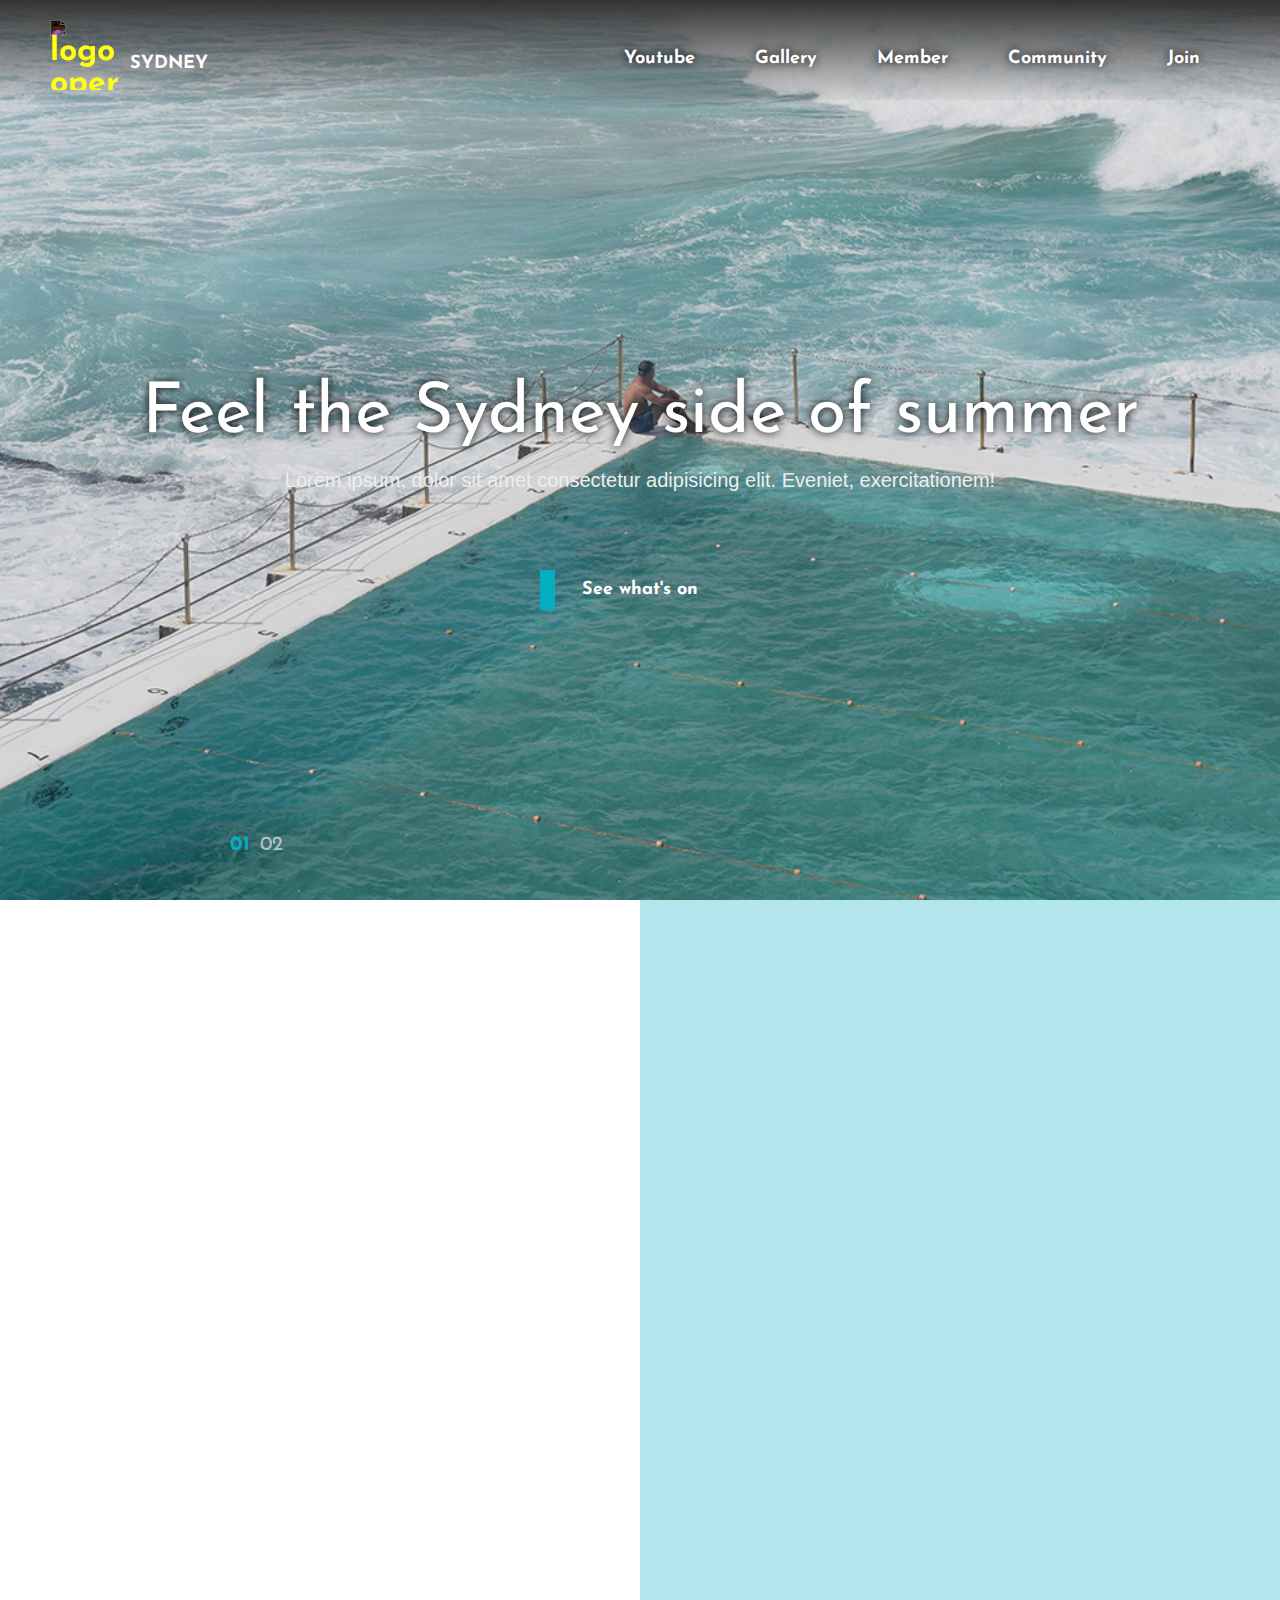
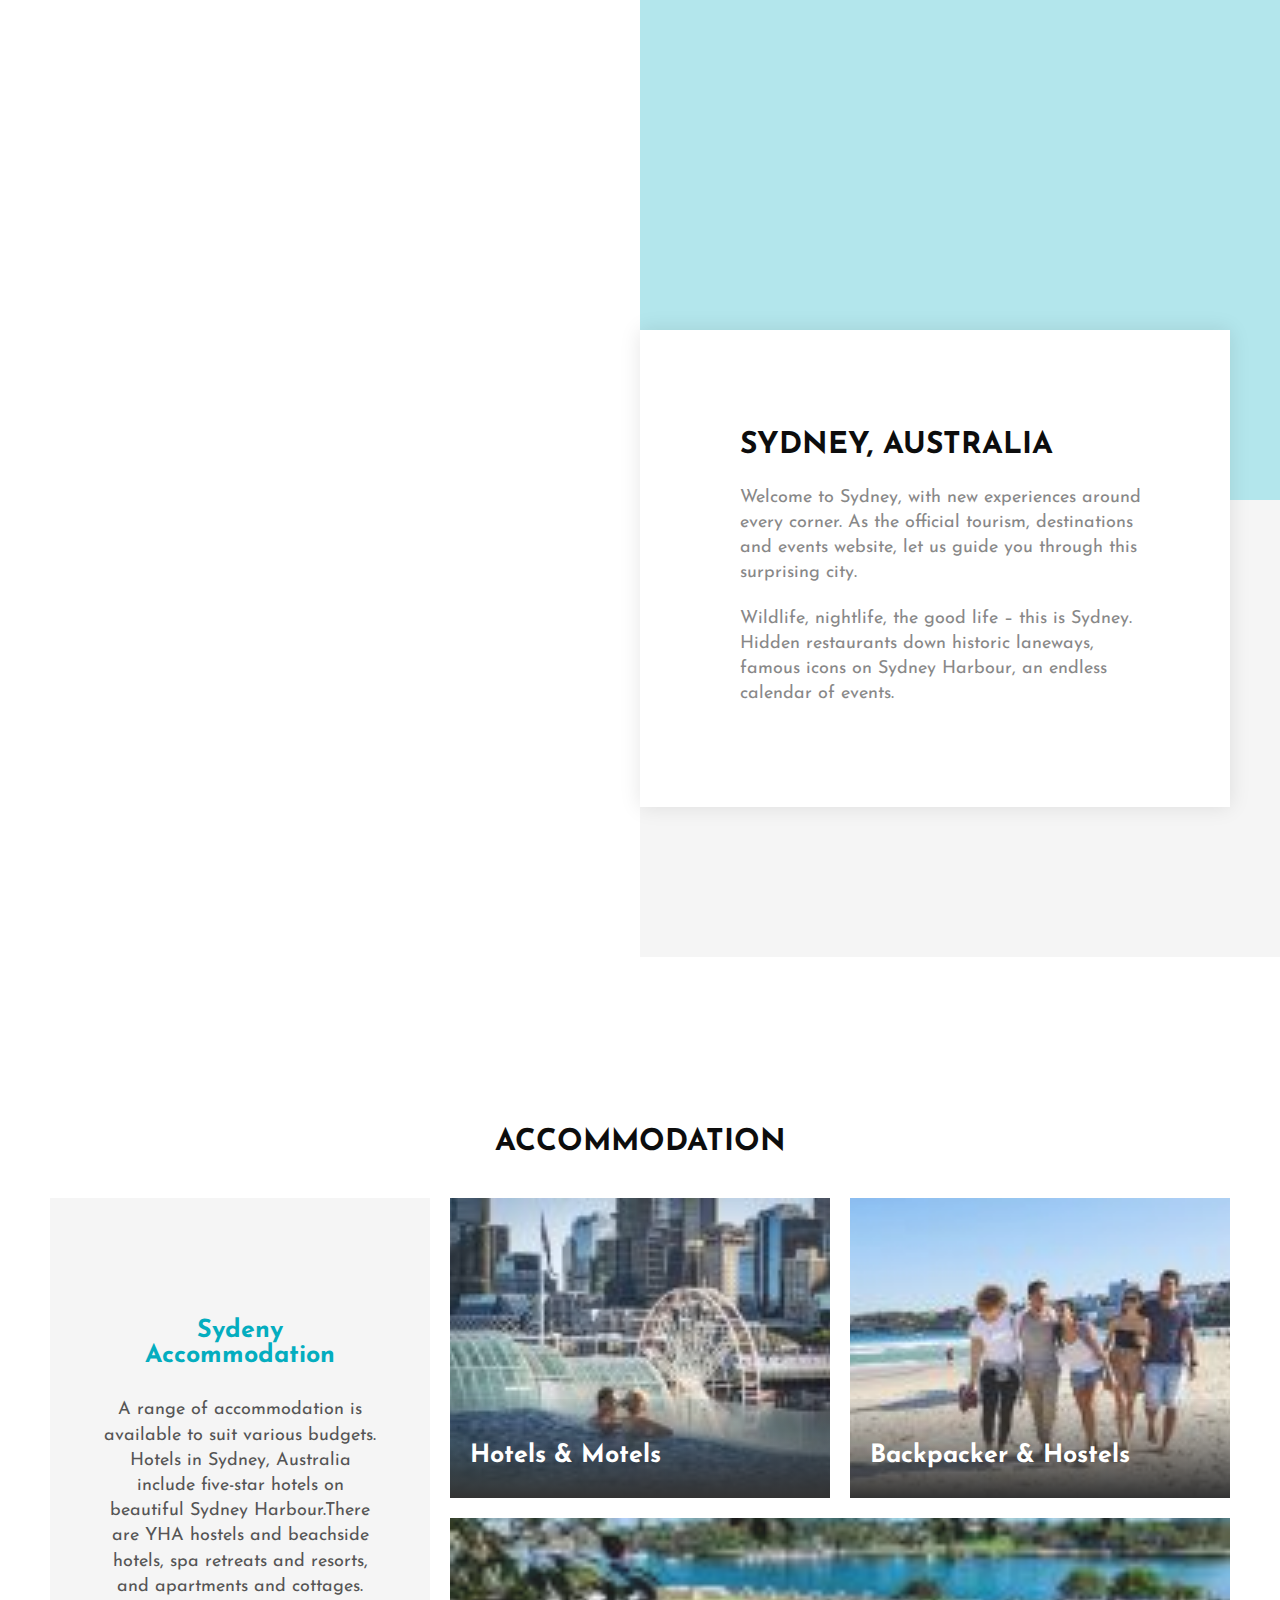
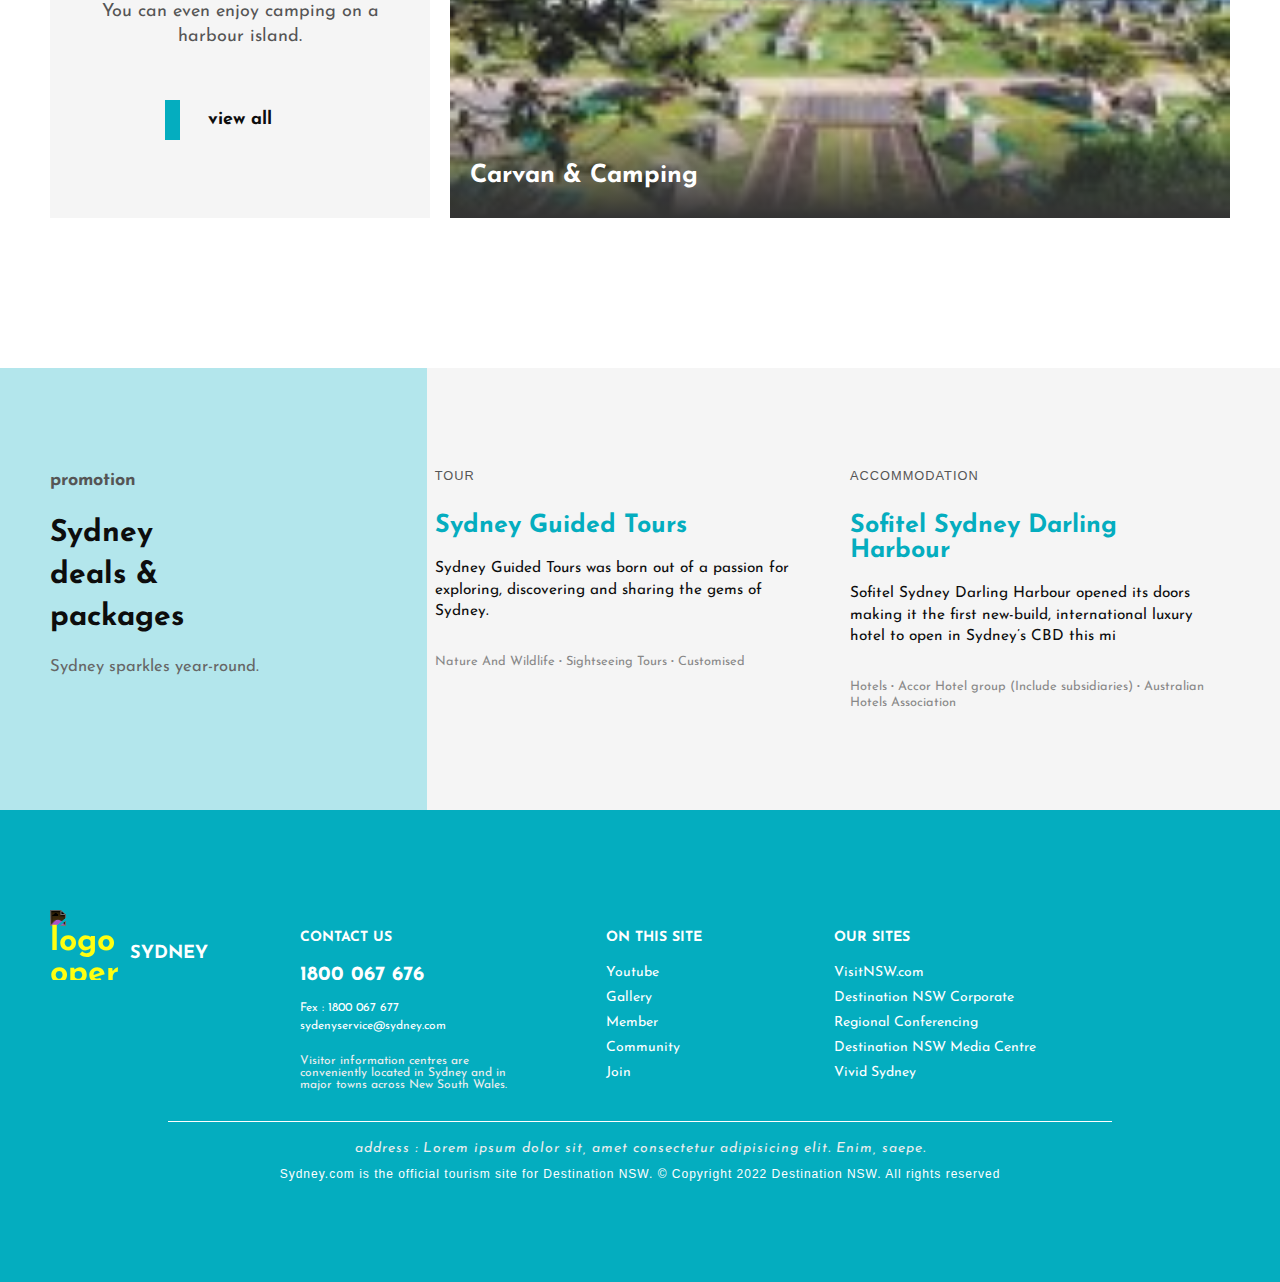
==== commit 2c35c8fa: "subpage 디자인 일부 수정" ====
--- a/index.html
+++ b/index.html
@@ -77,19 +77,15 @@
     </header>
 
     <!-- visual -->
-    <figure id="visual">
+    <figure id="visual" class="on">
         <ul class="panel">
             <li class="on"><img src="img/visual1.jpg" alt="iceberg pool by bondi beach"></li>
             <li><img src="img/visual2.jpg" alt="operahouse at circular quay"></li>
-            <!-- <li></li>
-            <li></li> -->
         </ul>
 
         <ul class="btns">
-            <li class="on"></li>
-            <li></li>
-            <!-- <li></li>
-            <li></li> -->
+            <li class="on">01</li>
+            <li>02</li>
         </ul>
 
         <nav>
@@ -403,6 +399,7 @@
 
     <!-- scroll side botton -->
     <ul>
+        <li class="on"></li>
         <li></li>
         <li></li>
         <li></li>
--- a/css/style.css
+++ b/css/style.css
@@ -101,12 +101,11 @@
 }
 body #headerSub .inner .btnMenu {
   display: none;
-  width: 50px;
-  height: 40px;
-  position: absolute;
-  top: 50%;
+  width: 40px;
+  height: 30px;
+  position: absolute;
+  top: 45%;
   right: 5%;
-  transform: translateY(-50%);
 }
 body #headerSub .inner .btnMenu.on::before {
   top: 50%;
@@ -518,6 +517,7 @@
   padding: 200px 0 200px;
   top: -100px;
   text-align: right;
+  margin-bottom: 50px;
 }
 .gallery .inner main .galleryTxt .galleryBg {
   position: absolute;
@@ -554,9 +554,7 @@
   font-size: 30px;
   position: relative;
   margin: 0 auto 3vh;
-  padding-top: 3vw;
-  text-align: center;
-  border-top: 3px solid #b3e6ec;
+  text-align: left;
 }
 .gallery .inner main ul {
   position: relative;
@@ -594,6 +592,7 @@
   width: 100%;
   position: relative;
   margin-bottom: 100px;
+  border-top: 3px solid #04adbf;
   opacity: 0;
   transform: translateY(100px);
   transition: 1s;
@@ -733,6 +732,7 @@
   width: 100%;
   height: 100%;
   position: relative;
+  margin-bottom: 130px;
 }
 .community .inner section:nth-of-type(1) article {
   width: 100%;
@@ -799,18 +799,19 @@
 .community .inner section:nth-of-type(2) {
   width: 100%;
   position: relative;
-  border-top: 3px solid #b3e6ec;
-  padding: 100px 3vw 100px;
+  padding: 0px 3vw;
+  margin-bottom: 150px;
 }
 .community .inner section:nth-of-type(2) h3 {
   font-size: 30px;
   text-align: center;
-  margin-bottom: 20px;
+  margin-bottom: 40px;
 }
 .community .inner section:nth-of-type(2) .inputBox {
   width: 100%;
   position: relative;
   border: 1px solid #eee;
+  border-top: 3px solid #04adbf;
   padding: 0.5vw;
   margin-bottom: 40px;
 }
@@ -1019,7 +1020,7 @@
   width: 100%;
   margin: 0 auto;
   position: relative;
-  border: 1px solid #f5f5f5;
+  border-top: 3px solid #04adbf;
 }
 .youtube .inner section:nth-of-type(2) .vidList1 {
   width: 90%;
@@ -1029,7 +1030,7 @@
   padding: 40px 0 80px;
 }
 .youtube .inner section:nth-of-type(2) .vidList1 > div {
-  border-top: 3px solid #b3e6ec;
+  border: 1px solid #f5f5f5;
   width: 100%;
   height: 415px;
   position: relative;
@@ -1151,7 +1152,7 @@
 .member .inner h3 {
   font-size: 30px;
   text-align: center;
-  margin-bottom: 40px;
+  margin-bottom: 45px;
 }
 .member .inner section {
   position: relative;
@@ -1159,7 +1160,6 @@
 }
 .member .inner section:nth-of-type(1) {
   border: 1px solid #f5f5f5;
-  border-top: 3px solid #b3e6ec;
   margin-bottom: 150px;
   width: 100%;
   height: 400px;
@@ -1243,6 +1243,7 @@
   position: relative;
   display: flex;
   justify-content: space-between;
+  border-top: 4px solid #04adbf;
   gap: 10px;
 }
 .member .inner section:nth-of-type(2) article {
@@ -1429,105 +1430,98 @@
   position: relative;
 }
 .join .visualSub {
-  height: 40vh;
-}
-.join .visualSub video {
+  height: 60vh;
+}
+.join .visualSub img {
   top: 0;
   left: 0;
   width: 100%;
   height: 100%;
   opacity: 0.4;
   object-fit: cover;
-  object-position: center 38%;
+  object-position: center 50%;
 }
 .join .inner h2 {
-  top: -150px;
+  top: -250px;
 }
 .join .inner .joinForm {
   position: relative;
-  width: 80%;
-  margin: 0 auto;
+  width: 100%;
+  margin: 0 auto 150px;
 }
 .join .inner .joinForm h3 {
-  font-size: 30px;
+  font-size: 50px;
   font-weight: 400;
   margin-bottom: 40px;
-  text-align: center;
-  color: #04adbf;
-}
-.join .inner .joinForm div {
+}
+.join .inner .joinForm #member {
+  width: 100%;
+  border: 1px solid #f5f5f5;
+  border-top: 3px solid #04adbf;
+}
+.join .inner .joinForm #member fieldset {
+  border: none;
+  background: rgba(238, 238, 238, 0.2);
+}
+.join .inner .joinForm #member fieldset table {
   width: 100%;
   display: flex;
   justify-content: space-between;
 }
-.join .inner .joinForm div img {
-  width: 35%;
-  object-fit: cover;
-  box-shadow: 0px 0px 30px rgba(208, 208, 208, 0.6);
-}
-.join .inner .joinForm div #member {
-  width: 100%;
-}
-.join .inner .joinForm div #member fieldset {
-  border: none;
-  background: rgba(238, 238, 238, 0.2);
-}
-.join .inner .joinForm div #member fieldset table {
-  width: 100%;
-}
-.join .inner .joinForm div #member fieldset table tr th,
-.join .inner .joinForm div #member fieldset table tr td {
+.join .inner .joinForm #member fieldset table tbody {
+  width: 49%;
+}
+.join .inner .joinForm #member fieldset table tbody tr th,
+.join .inner .joinForm #member fieldset table tbody tr td {
   border-bottom: 1px solid #eee;
-  text-align: right;
-}
-.join .inner .joinForm div #member fieldset table tr th {
+  text-align: left;
+}
+.join .inner .joinForm #member fieldset table tbody tr th {
   width: 30%;
   padding: 10px 30px;
 }
-.join .inner .joinForm div #member fieldset table tr td {
+.join .inner .joinForm #member fieldset table tbody tr td {
   padding: 10px 20px;
   text-align: left;
 }
-.join .inner .joinForm div #member fieldset table tr td input[type=text],
-.join .inner .joinForm div #member fieldset table tr td input[type=password],
-.join .inner .joinForm div #member fieldset table tr td select {
+.join .inner .joinForm #member fieldset table tbody tr td input[type=text],
+.join .inner .joinForm #member fieldset table tbody tr td input[type=password],
+.join .inner .joinForm #member fieldset table tbody tr td select {
   width: 70%;
   background: #b3e6ec;
   padding: 10px;
   border: none;
-  border-bottom: 1px solid #aaa;
-}
-.join .inner .joinForm div #member fieldset table tr td input[type=radio],
-.join .inner .joinForm div #member fieldset table tr td input[type=checkbox] {
+}
+.join .inner .joinForm #member fieldset table tbody tr td input[type=radio],
+.join .inner .joinForm #member fieldset table tbody tr td input[type=checkbox] {
   margin: 15px 0px 15px 30px;
 }
-.join .inner .joinForm div #member fieldset table tr td input[type=radio]:nth-of-type(1) {
+.join .inner .joinForm #member fieldset table tbody tr td input[type=radio]:nth-of-type(1) {
   margin-left: 0px;
 }
-.join .inner .joinForm div #member fieldset table tr td input[type=checkbox]:nth-of-type(1) {
+.join .inner .joinForm #member fieldset table tbody tr td input[type=checkbox]:nth-of-type(1), .join .inner .joinForm #member fieldset table tbody tr td input[type=checkbox]:nth-of-type(3) {
   margin-left: 0px;
 }
-.join .inner .joinForm div #member fieldset table tr td textarea {
+.join .inner .joinForm #member fieldset table tbody tr td textarea {
   resize: none;
-  width: 70%;
-  height: 150px;
+  width: 100%;
+  height: 100px;
   background: #b3e6ec;
   padding: 15px;
   border: none;
-  border-bottom: 1px solid #aaa;
-}
-.join .inner .joinForm div #member fieldset table tr td p {
+}
+.join .inner .joinForm #member fieldset table tbody tr td p {
   font: 12px/1 "Josefin Sans";
   color: hotpink;
   margin-top: 8px;
 }
-.join .inner .joinForm div #member fieldset .btnJoin {
+.join .inner .joinForm #member fieldset .btnJoin {
   display: flex;
   justify-content: center;
   padding: 20px 0px;
 }
-.join .inner .joinForm div #member fieldset .btnJoin input[type=submit] {
-  width: 40%;
+.join .inner .joinForm #member fieldset .btnJoin input[type=submit] {
+  width: 20%;
   height: 40px;
   margin: 10px;
   font-size: 12px;
@@ -1541,7 +1535,7 @@
   text-align: center;
   background: #04adbf;
 }
-.join .inner .joinForm div #member fieldset .btnJoin input[type=submit]:hover {
+.join .inner .joinForm #member fieldset .btnJoin input[type=submit]:hover {
   background: #b3e6ec;
   color: #0d0d0d;
   border: 1px solid #0d0d0d;
@@ -1550,6 +1544,7 @@
   width: 100%;
   height: 100%;
   position: relative;
+  margin-bottom: 150px;
 }
 .join .inner section:nth-of-type(2) #map {
   width: 100%;
@@ -1602,6 +1597,38 @@
   background: #b3e6ec;
   color: #0d0d0d;
 }
+.join .inner section:nth-of-type(3) {
+  width: 100%;
+  height: 100%;
+  position: relative;
+}
+.join .inner section:nth-of-type(3) h3 {
+  font-size: 30px;
+  margin-bottom: 40px;
+  text-align: center;
+}
+.join .inner section:nth-of-type(3) div {
+  display: flex;
+  justify-content: space-between;
+  align-content: space-between;
+  flex-wrap: wrap;
+  border: 1px solid #f5f5f5;
+  border-top: 3px solid #04adbf;
+  padding: 4vw 2vw;
+}
+.join .inner section:nth-of-type(3) div article {
+  width: 30%;
+  margin-bottom: 40px;
+}
+.join .inner section:nth-of-type(3) div article h4 {
+  font-size: 20px;
+  margin-bottom: 10px;
+  font-weight: normal;
+}
+.join .inner section:nth-of-type(3) div article p {
+  color: #555;
+  line-height: 1.4;
+}
 
 body {
   background: #fff;
@@ -1684,12 +1711,11 @@
 }
 body #header .inner .btnMenu {
   display: none;
-  width: 50px;
-  height: 40px;
-  position: absolute;
-  top: 50%;
+  width: 40px;
+  height: 30px;
+  position: absolute;
+  top: 45%;
   right: 5%;
-  transform: translateY(-50%);
 }
 body #header .inner .btnMenu.on::before {
   top: 50%;
@@ -1840,27 +1866,28 @@
 }
 body #visual .btns {
   position: absolute;
-  left: 28%;
-  bottom: 5.5vh;
+  left: 18%;
+  bottom: 5vh;
   display: flex;
   gap: 10px;
-  transform: translateX(-50%);
 }
 body #visual .btns li {
-  width: 70px;
-  height: 5px;
-  background: rgba(255, 255, 255, 0.6);
+  width: 20px;
+  height: 20px;
+  font-size: 20px;
+  line-height: 20px;
+  color: rgba(255, 255, 255, 0.6);
   cursor: pointer;
   transition: 0.5s;
 }
 body #visual .btns li.on {
-  width: 100px;
-  background: rgb(4, 173, 191);
+  font-weight: bold;
+  color: #04adbf;
 }
 body #visual nav {
   position: absolute;
   bottom: 5vh;
-  left: 34%;
+  right: 18%;
   display: flex;
   gap: 40px;
   transform: translateX(50%);
@@ -1873,10 +1900,10 @@
   transition: 0.5s;
 }
 body #visual nav i:hover {
-  transform: scale(1.8);
+  transform: scale(1.5);
 }
 body #visual nav i.on {
-  transform: scale(1.8);
+  transform: scale(1.5);
   color: rgb(4, 173, 191);
 }
 body #visual .inner {
@@ -2030,18 +2057,6 @@
   left: 0;
 }
 body #event .inner div.right .wrap article:nth-of-type(1) {
-  transition-delay: 0s;
-}
-body #event .inner div.right .wrap article:nth-of-type(2) {
-  transition-delay: 0.2s;
-}
-body #event .inner div.right .wrap article:nth-of-type(3) {
-  transition-delay: 0.4s;
-}
-body #event .inner div.right .wrap article:nth-of-type(4) {
-  transition-delay: 0.6s;
-}
-body #event .inner div.right .wrap article:nth-of-type(1) {
   opacity: 0;
   transform: translateX(-100%) scale(1);
 }
@@ -2539,14 +2554,14 @@
   text-align: center;
 }
 body > ul {
+  display: none;
   position: fixed;
-  top: 50%;
-  transform: translateY(-50%);
-  right: 5vw;
+  top: 30%;
+  left: 5vw;
 }
 body > ul li {
   width: 6px;
-  height: 6px;
+  height: 12px;
   background: #aaa;
   margin-bottom: 20px;
   cursor: pointer;
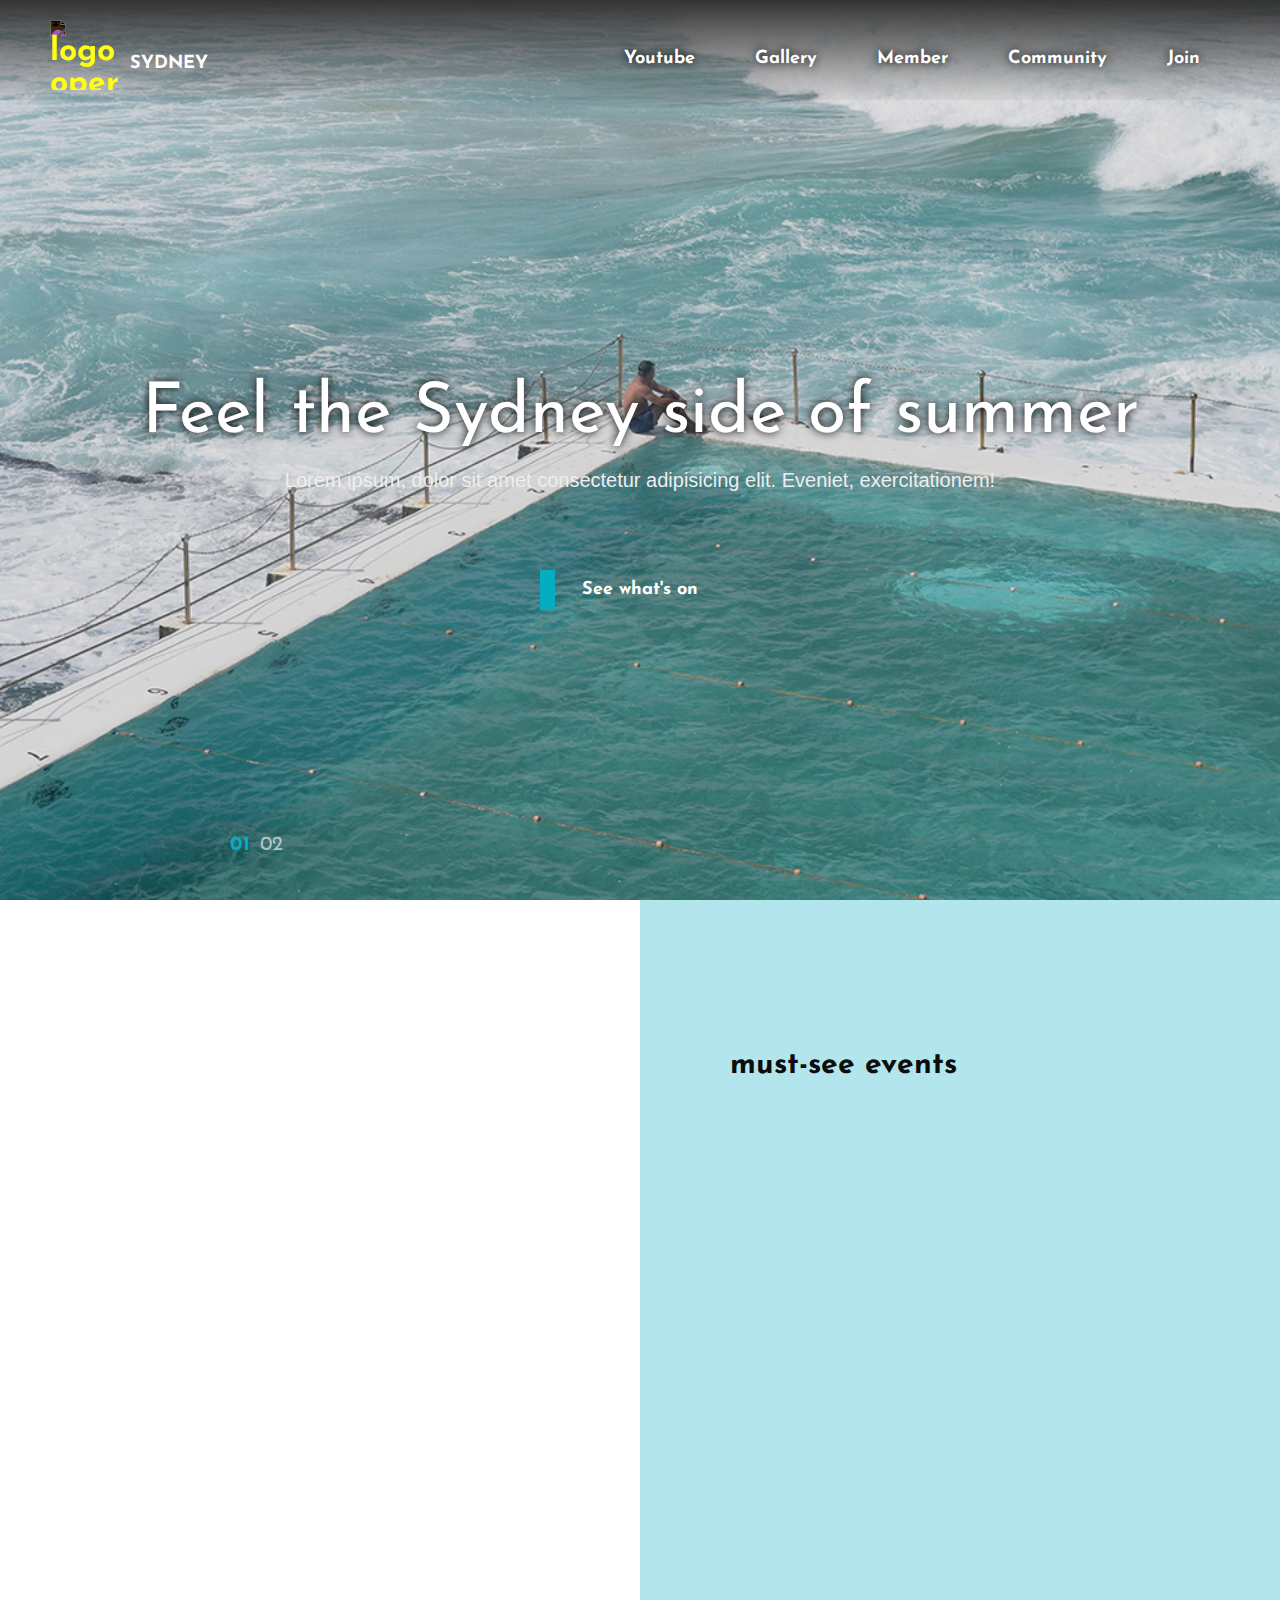
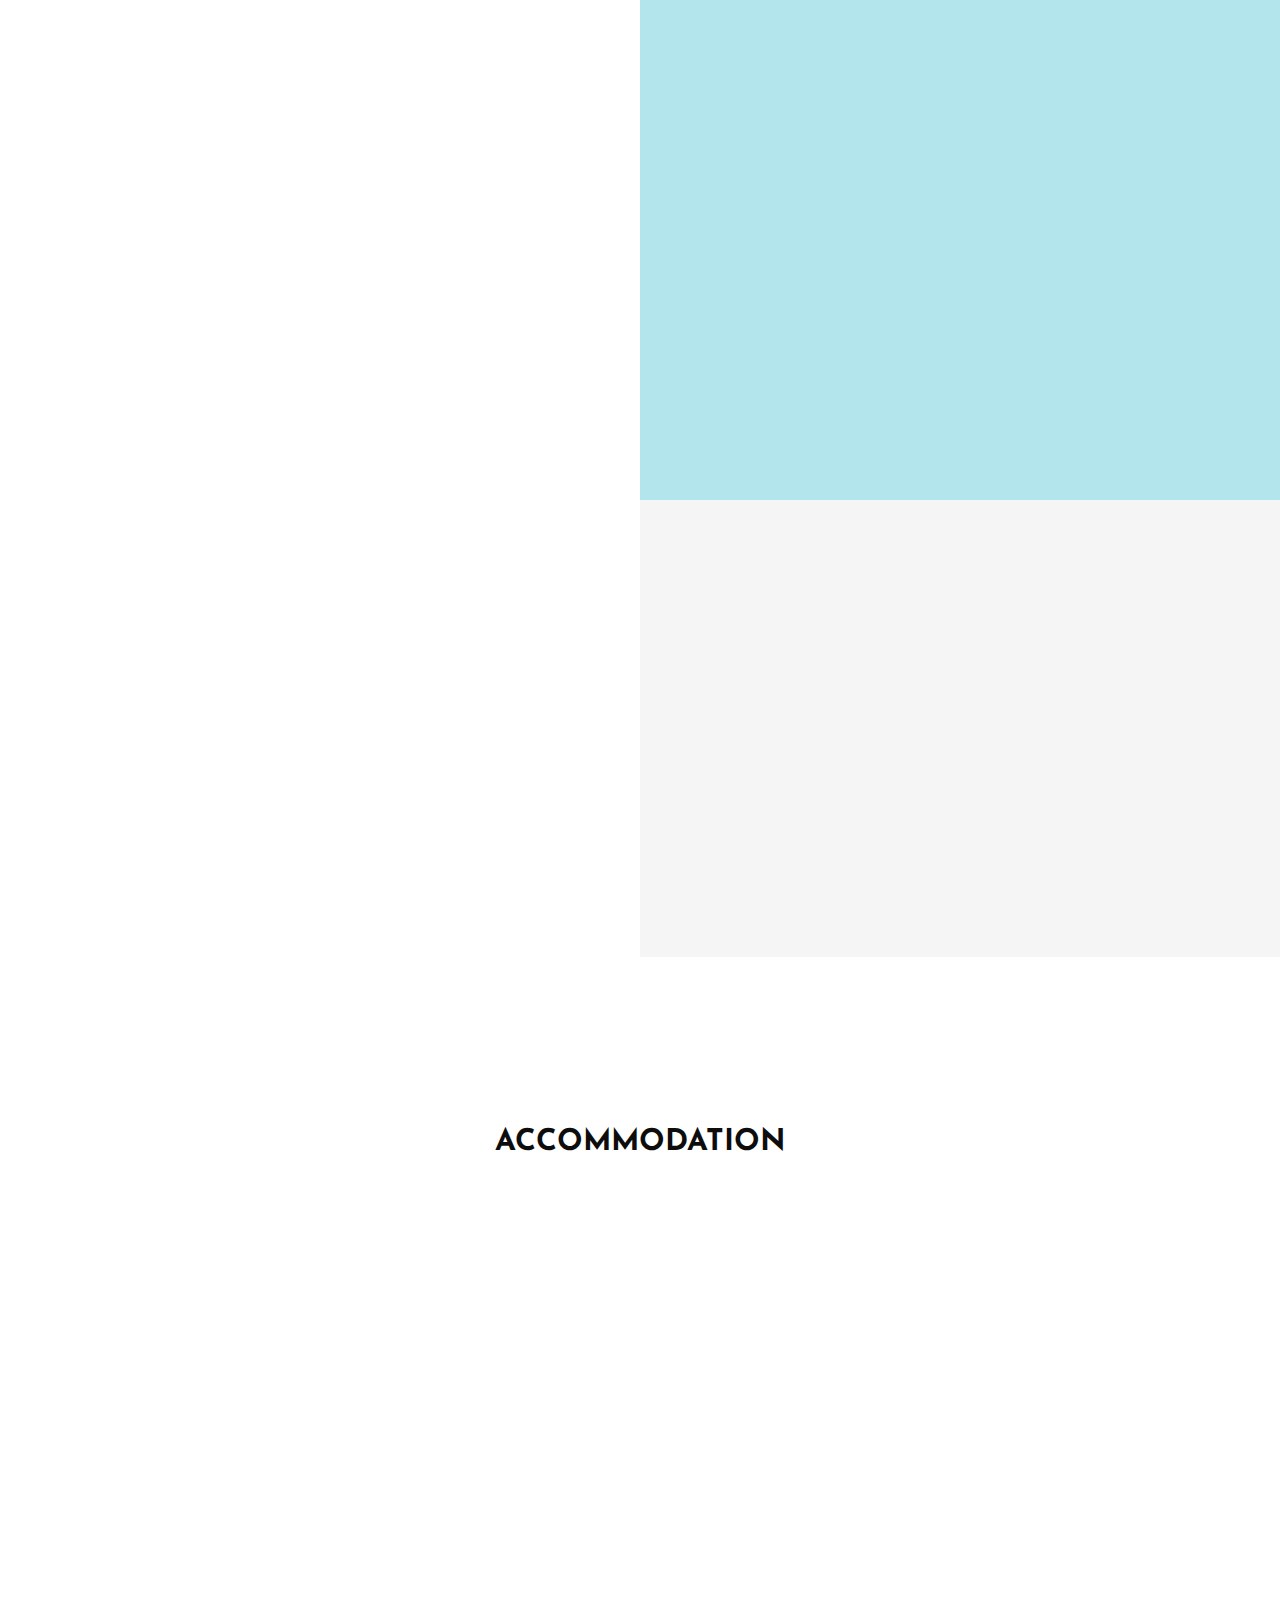
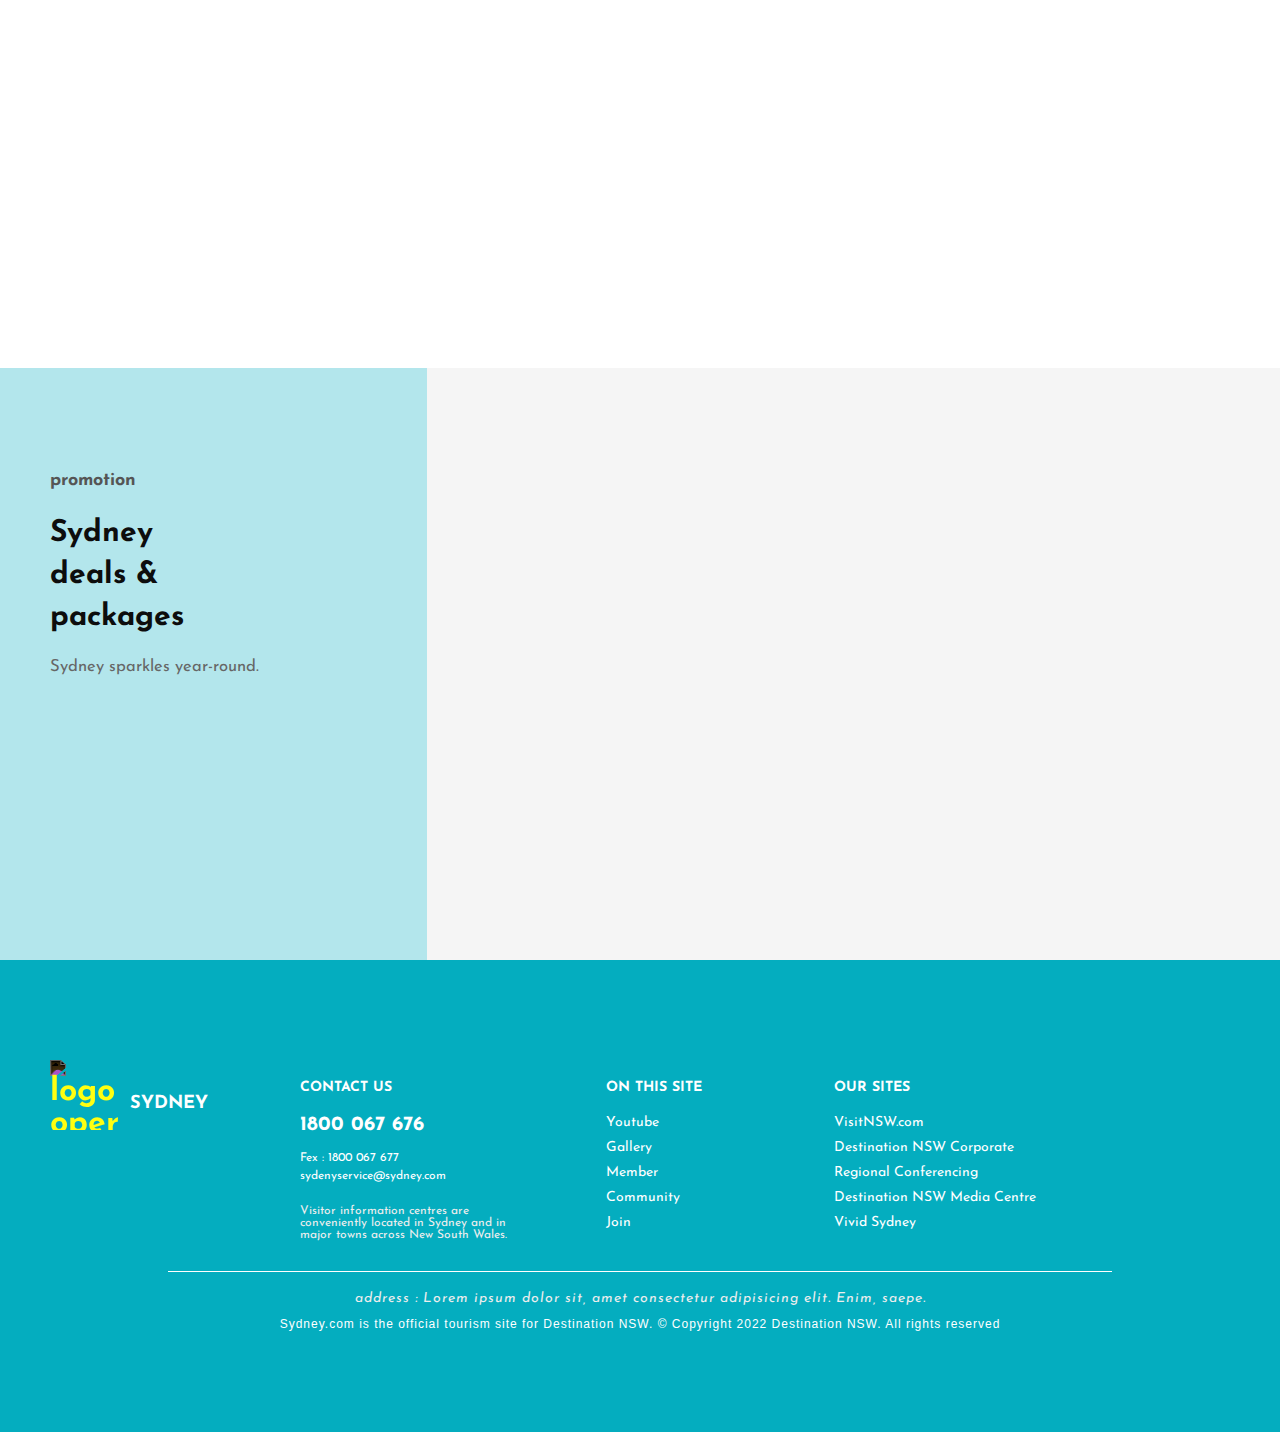
==== commit 9f368dfa: "member영역의 members 상영내용 추가" ====
--- a/index.html
+++ b/index.html
@@ -77,7 +77,7 @@
     </header>
 
     <!-- visual -->
-    <figure id="visual" class="on">
+    <figure id="visual">
         <ul class="panel">
             <li class="on"><img src="img/visual1.jpg" alt="iceberg pool by bondi beach"></li>
             <li><img src="img/visual2.jpg" alt="operahouse at circular quay"></li>
@@ -224,7 +224,6 @@
                     and events website, let us guide you through this surprising city.</p>
                 <p>Wildlife, nightlife, the good life – this is Sydney. Hidden restaurants down historic laneways,
                     famous icons on Sydney Harbour, an endless calendar of events.
-                    <!-- Golden sands, turquoise oceans, dewy green rainforests. Bring the family, your best mates, your soul mate, because nowhere does summer quite like Sydney.-->
                 </p>
             </div>
         </div>
@@ -244,25 +243,26 @@
                             hotels, spa retreats and resorts, and apartments and cottages. You can even enjoy camping on
                             a harbour island.</span>
                     </p>
-                    <a href="#">view all</a>
-                </article>
-
-                <article>
-                    <a href="#">
+                    <a href="https://www.sydney.com/accommodation" target="_blank">view all</a>
+                </article>
+
+                <article>
+                    <a href="https://www.sydney.com/accommodation/accommodation-hotel-and-motel" target="_blank">
                         <div><img src="img/accommodation1.jpg" alt="hotes & motels image"></div>
                         <h3>Hotels & Motels</h3>
                     </a>
                 </article>
 
                 <article>
-                    <a href="#">
+                    <a href="https://www.sydney.com/accommodation/accommodation-backpackers-and-hostels"
+                        target="_blank">
                         <div><img src="img/accommodation2.jpg" alt="backpacker & hostels image"></div>
                         <h3>Backpacker & Hostels</h3>
                     </a>
                 </article>
 
                 <article>
-                    <a href="#">
+                    <a href="https://www.sydney.com/accommodation/accommodation-caravan-and-camping" target="_blank">
                         <div><img src="img/accommodation3.jpeg" alt="carvan & camping image"></div>
                         <h3>Carvan & Camping</h3>
                     </a>
@@ -279,7 +279,7 @@
                 <h2>Sydney<br>deals & packages</h2>
                 <p>
                     Sydney sparkles
-                    year-round.<!--  Whether you want to spend the day lazing at the beach, hiking in a national park, eating out at a delectable restaurant, joining a guided cultural tour or taking your pick of a buzzing calendar of events, it's time to feel new in Sydney. -->
+                    year-round.
                 </p>
             </section>
 
@@ -318,12 +318,7 @@
                         <span>SYDNEY</span>
                     </a>
                 </h1>
-                <!-- <ul>
-                    <li><a href="#">Policy</a></li>
-                    <li><a href="#">Terms</a></li>
-                    <li><a href="#">Customer</a></li>
-                    <li><a href="#">Contact us</a></li>
-                </ul> -->
+
                 <nav>
                     <div>
                         <h4>CONTACT US</h4>
@@ -397,14 +392,14 @@
         </div>
     </footer>
 
-    <!-- scroll side botton -->
-    <ul>
+    <!-- scroll side button -->
+    <!-- <ul>
         <li class="on"></li>
         <li></li>
         <li></li>
         <li></li>
         <li></li>
-    </ul>
+    </ul> -->
 </body>
 
 </html>--- a/css/style.css
+++ b/css/style.css
@@ -240,6 +240,13 @@
   width: 100%;
   text-shadow: 0px 0px 10px rgba(51, 51, 51, 0.8);
   letter-spacing: 1px;
+  opacity: 0;
+  transition: 0.7s;
+  transform: translateX(-5%);
+}
+body .content .inner h2.on {
+  opacity: 1;
+  transform: translateX(0%);
 }
 body #footerSub {
   width: 100%;
@@ -493,13 +500,13 @@
   object-position: right 28%;
   filter: saturate(120%) contrast(80%) brightness(110%);
 }
+.gallery .inner {
+  width: 100%;
+}
 .gallery .inner h2 {
   top: -150px;
 }
-.gallery .inner main {
-  width: 100%;
-}
-.gallery .inner main .loading {
+.gallery .inner .loading {
   width: 100px;
   position: absolute;
   top: 5%;
@@ -508,18 +515,23 @@
   transition: opacity 0.5s;
   opacity: 1;
 }
-.gallery .inner main .loading.off {
+.gallery .inner .loading.off {
   opacity: 0;
 }
-.gallery .inner main .galleryTxt {
+.gallery .inner .galleryTxt {
   position: relative;
   width: 100%;
   padding: 200px 0 200px;
   top: -100px;
   text-align: right;
   margin-bottom: 50px;
-}
-.gallery .inner main .galleryTxt .galleryBg {
+  overflow: hidden;
+}
+.gallery .inner .galleryTxt.on > span {
+  opacity: 1;
+  transform: translateX(0%);
+}
+.gallery .inner .galleryTxt .galleryBg {
   position: absolute;
   width: 30%;
   height: 100%;
@@ -528,7 +540,7 @@
   background: #b3e6ec;
   z-index: -1;
 }
-.gallery .inner main .galleryTxt > span {
+.gallery .inner .galleryTxt > span {
   font-size: 80px;
   font-weight: bold;
   color: #04adbf;
@@ -539,8 +551,11 @@
   line-height: 1.1;
   letter-spacing: -2px;
   text-shadow: -5px 0px 3px rgba(0, 0, 0, 0.1);
-}
-.gallery .inner main .galleryTxt p {
+  opacity: 0;
+  transform: translateX(15%);
+  transition: 0.7s;
+}
+.gallery .inner .galleryTxt p {
   width: 100%;
   font-family: "arial";
   color: #555;
@@ -550,13 +565,13 @@
   letter-spacing: 1px;
   text-shadow: -3px 0px 3px rgba(0, 0, 0, 0.1);
 }
-.gallery .inner main > h3 {
+.gallery .inner > h3 {
   font-size: 30px;
   position: relative;
   margin: 0 auto 3vh;
   text-align: left;
 }
-.gallery .inner main ul {
+.gallery .inner ul {
   position: relative;
   width: 100%;
   display: flex;
@@ -564,12 +579,12 @@
   padding: 2vh 0;
   gap: 20px;
 }
-.gallery .inner main ul li {
+.gallery .inner ul li {
   width: 10%;
   height: 28px;
   text-align: center;
 }
-.gallery .inner main ul li a {
+.gallery .inner ul li a {
   display: block;
   width: 100%;
   height: 100%;
@@ -577,64 +592,63 @@
   line-height: 28px;
   color: #777;
   background: #eee;
-  box-shadow: 0px 0px 10px rgba(0, 0, 0, 0.1);
-}
-.gallery .inner main ul li.on a {
+}
+.gallery .inner ul li.on a {
   font-weight: bold;
   color: #fff;
   background: #04adbf;
-  box-shadow: 0px 0px 10px rgba(0, 0, 0, 0.2);
-}
-.gallery .inner main ul li:hover a {
+  box-shadow: 0px 0px 5px rgba(0, 0, 0, 0.2);
+}
+.gallery .inner ul li:hover a {
   font-weight: bold;
 }
-.gallery .inner main .isoWrap {
+.gallery .inner .isoWrap {
   width: 100%;
   position: relative;
   margin-bottom: 100px;
   border-top: 3px solid #04adbf;
   opacity: 0;
-  transform: translateY(100px);
-  transition: 1s;
-}
-.gallery .inner main .isoWrap.on {
+  transform: translateY(5%);
+  transition: 0.7s;
+}
+.gallery .inner .isoWrap.on {
   opacity: 1;
   transform: translateY(0px);
 }
-.gallery .inner main .isoWrap article {
+.gallery .inner .isoWrap article {
   width: 25%;
   padding: 10px;
   float: left;
 }
-.gallery .inner main .isoWrap article:hover span {
+.gallery .inner .isoWrap article:hover span {
   color: #b3e6ec;
 }
-.gallery .inner main .isoWrap article:hover p::after {
+.gallery .inner .isoWrap article:hover p::after {
   width: 100%;
   height: 3px;
 }
-.gallery .inner main .isoWrap article:hover a {
+.gallery .inner .isoWrap article:hover a {
   color: #04adbf;
 }
-.gallery .inner main .isoWrap article:hover a i {
+.gallery .inner .isoWrap article:hover a i {
   transform: scale(1.2);
   animation: galleryAni 0.3s;
 }
-.gallery .inner main .isoWrap article div {
+.gallery .inner .isoWrap article div {
   position: relative;
   width: 100%;
   background: #fff;
-  box-shadow: 0px 3px 15px rgba(0, 0, 0, 0.2);
+  box-shadow: -1px 3px 5px rgba(0, 0, 0, 0.2);
   padding: 20px;
   border-radius: 4px;
 }
-.gallery .inner main .isoWrap article div span {
+.gallery .inner .isoWrap article div span {
   font-size: 100px;
   font-weight: bold;
   color: rgba(179, 230, 236, 0.4);
   transition: 0.3s;
 }
-.gallery .inner main .isoWrap article div h4 {
+.gallery .inner .isoWrap article div h4 {
   position: relative;
   top: -55px;
   font-size: 18px;
@@ -642,7 +656,7 @@
   font-weight: bold;
   margin-bottom: 10px;
 }
-.gallery .inner main .isoWrap article div p {
+.gallery .inner .isoWrap article div p {
   position: relative;
   top: -40px;
   font-size: 12px;
@@ -651,7 +665,7 @@
   color: #777;
   margin-bottom: 15px;
 }
-.gallery .inner main .isoWrap article div p::after {
+.gallery .inner .isoWrap article div p::after {
   content: "";
   display: block;
   width: 20%;
@@ -661,15 +675,15 @@
   background: #04adbf;
   transition: 0.3s;
 }
-.gallery .inner main .isoWrap article div img {
+.gallery .inner .isoWrap article div img {
   width: 100%;
   margin-bottom: 15px;
 }
-.gallery .inner main .isoWrap article div a {
+.gallery .inner .isoWrap article div a {
   display: block;
   color: #0d0d0d;
 }
-.gallery .inner main .isoWrap article div a i {
+.gallery .inner .isoWrap article div a i {
   position: relative;
   right: 0%;
 }
@@ -685,21 +699,21 @@
   }
 }
 @media screen and (max-width: 1179px) {
-  .gallery .inner main .isoWrap {
+  .gallery .inner .isoWrap {
     width: 80vw;
     margin: 0 10vw;
   }
-  .gallery .inner main .isoWrap article {
+  .gallery .inner .isoWrap article {
     width: 33.33%;
   }
 }
 @media screen and (max-width: 767px) {
-  .gallery .inner main .isoWrap article {
+  .gallery .inner .isoWrap article {
     width: 50%;
   }
 }
 @media screen and (max-width: 539px) {
-  .gallery .inner main .isoWrap article {
+  .gallery .inner .isoWrap article {
     width: 100%;
   }
 }
@@ -804,74 +818,96 @@
 }
 .community .inner section:nth-of-type(2) h3 {
   font-size: 30px;
+  margin-bottom: 20px;
+}
+.community .inner section:nth-of-type(2) > ul {
+  width: 100%;
+  position: relative;
+  display: flex;
+  justify-content: flex-end;
+  align-items: center;
+}
+.community .inner section:nth-of-type(2) > ul li {
+  width: 15%;
+}
+.community .inner section:nth-of-type(2) > ul li a {
+  width: 100%;
+  display: block;
+  font-size: 14px;
+  color: #777;
+  background: #eee;
   text-align: center;
-  margin-bottom: 40px;
-}
-.community .inner section:nth-of-type(2) .inputBox {
-  width: 100%;
-  position: relative;
+  padding: 10px 10px;
+}
+.community .inner section:nth-of-type(2) > ul li.on a {
+  font-weight: bold;
+  color: #fff;
+  background: #04adbf;
+}
+.community .inner section:nth-of-type(2) table {
+  width: 100%;
+  height: 100%;
+  position: relative;
+  border-top: 3px solid #04adbf;
+  margin-bottom: 20px;
+}
+.community .inner section:nth-of-type(2) table tbody {
+  width: 100%;
+  height: 100%;
+  position: relative;
+  display: none;
+}
+.community .inner section:nth-of-type(2) table tbody.on {
+  display: block;
+}
+.community .inner section:nth-of-type(2) table tbody tr td {
+  width: 1180px;
+  padding: 20px 40px;
+  border-bottom: 1px solid #b3e6ec;
+  font-size: 16px;
+}
+.community .inner section:nth-of-type(2) table tbody tr td:nth-of-type(1) {
+  width: 10%;
+  color: #04adbf;
+}
+.community .inner section:nth-of-type(2) table tbody tr td:nth-of-type(2) {
+  width: 20%;
+  color: #555;
+}
+.community .inner section:nth-of-type(2) table tbody tr td:nth-of-type(3) a {
+  display: block;
+  width: 100%;
+  color: #0d0d0d;
+}
+.community .inner section:nth-of-type(2) .pagination {
+  width: 100%;
+  text-align: center;
+}
+.community .inner section:nth-of-type(2) .pagination .numbers {
+  display: inline-block;
+}
+.community .inner section:nth-of-type(2) .pagination .numbers a {
+  display: inline-block;
+  width: 30px;
+  height: 30px;
+  line-height: 30px;
+  font-size: 16px;
+  color: #777;
+  margin: 0 5px;
+}
+.community .inner section:nth-of-type(2) .pagination .numbers a.on {
+  font-weight: bold;
+  color: #04adbf;
+}
+.community .inner section:nth-of-type(2) .pagination .next,
+.community .inner section:nth-of-type(2) .pagination .nextEnd {
+  display: inline-block;
+  width: 30px;
+  height: 30px;
+  line-height: 30px;
+  font-size: 16px;
+  color: #777;
   border: 1px solid #eee;
-  border-top: 3px solid #04adbf;
-  padding: 0.5vw;
-  margin-bottom: 40px;
-}
-.community .inner section:nth-of-type(2) .inputBox input[type=text],
-.community .inner section:nth-of-type(2) .inputBox textarea {
-  width: 100%;
-  padding: 0.5vw 1vw;
-  border: 1px solid #aaa;
-  background: #b3e6ec;
-  margin-bottom: 20px;
-  resize: none;
-}
-.community .inner section:nth-of-type(2) .inputBox .btnSet button {
-  width: 150px;
-  height: 30px;
-  display: inline-block;
-  border: none;
-  background: #04adbf;
-  color: #fff;
-  cursor: pointer;
-  margin-right: 20px;
-}
-.community .inner section:nth-of-type(2) .showBox {
-  width: 100%;
-  position: relative;
-  border: 1px solid #aaa;
-  padding: 4vw;
-}
-.community .inner section:nth-of-type(2) .showBox article {
-  background: #b3e6ec;
-  padding: 3vw;
-  margin-bottom: 40px;
-  display: flex;
-  justify-content: space-between;
-  align-content: center;
-  flex-wrap: wrap;
-}
-.community .inner section:nth-of-type(2) .showBox article .txt {
-  width: calc(100% - 170px);
-}
-.community .inner section:nth-of-type(2) .showBox article .txt h4 {
-  margin-bottom: 10px;
-}
-.community .inner section:nth-of-type(2) .showBox article .btnSet {
-  width: 120px;
-  display: flex;
-  align-items: flex-end;
-  margin-top: 20px;
-  gap: 10px;
-}
-.community .inner section:nth-of-type(2) .showBox article .btnSet button {
-  background: transparent;
-  cursor: pointer;
-  border: none;
-}
-.community .inner section:nth-of-type(2) .showBox article .btnSet button:nth-of-type(1) {
-  color: orange;
-}
-.community .inner section:nth-of-type(2) .showBox article .btnSet button:nth-of-type(2) {
-  color: orangered;
 }
 .community .inner section:nth-of-type(3) {
   width: 100%;
@@ -962,6 +998,11 @@
 .youtube .inner h2 {
   top: -250px;
 }
+.youtube .inner h3 {
+  font-size: 30px;
+  text-align: center;
+  margin-bottom: 40px;
+}
 .youtube .inner section {
   width: 100%;
   height: 100%;
@@ -970,8 +1011,18 @@
 .youtube .inner section:nth-of-type(1) {
   position: relative;
   width: 100%;
-  padding: 8vh 0;
+  padding: 20vh 0 10vh;
   top: -100px;
+}
+.youtube .inner section:nth-of-type(1).on > div:nth-of-type(1) {
+  opacity: 1;
+  transform: translateY(0%);
+}
+.youtube .inner section:nth-of-type(1).on > div:nth-of-type(1)::after {
+  width: 40%;
+}
+.youtube .inner section:nth-of-type(1).on > div:nth-of-type(2) img {
+  filter: grayscale(0.5);
 }
 .youtube .inner section:nth-of-type(1) > div {
   position: relative;
@@ -980,23 +1031,27 @@
   background: #fff;
   padding: 3vw;
   width: 40%;
-  top: 35%;
+  top: 40%;
   left: 10%;
   box-shadow: 0px 0px 10px rgba(13, 13, 13, 0.2);
   position: absolute;
   z-index: 1;
+  opacity: 0;
+  transition: 0.5s;
+  transform: translateY(20%);
 }
 .youtube .inner section:nth-of-type(1) > div:nth-of-type(1)::after {
   content: "";
   display: block;
   background: #04adbf;
-  width: 40%;
+  width: 0%;
   height: 10px;
   position: absolute;
   left: 90%;
   top: 50%;
   box-shadow: 0px 0px 80px rgba(13, 13, 13, 0.4);
   z-index: 2;
+  transition: 0.3s 0.2s;
 }
 .youtube .inner section:nth-of-type(1) > div:nth-of-type(1) h3 {
   font-size: 30px;
@@ -1014,20 +1069,26 @@
   width: 100%;
   height: 500px;
   object-fit: cover;
-  list-style-position: center bottom;
 }
 .youtube .inner section:nth-of-type(2) {
   width: 100%;
   margin: 0 auto;
   position: relative;
   border-top: 3px solid #04adbf;
+  opacity: 0;
+  transform: translateY(10%);
+  transition: 1s;
+}
+.youtube .inner section:nth-of-type(2).on {
+  opacity: 1;
+  transform: translateY(0%);
 }
 .youtube .inner section:nth-of-type(2) .vidList1 {
   width: 90%;
   height: 100%;
   position: relative;
   margin: 0 auto;
-  padding: 40px 0 80px;
+  padding: 40px 0 0px;
 }
 .youtube .inner section:nth-of-type(2) .vidList1 > div {
   border: 1px solid #f5f5f5;
@@ -1165,6 +1226,14 @@
   height: 400px;
   position: relative;
 }
+.member .inner section:nth-of-type(1).on article div:nth-of-type(2) span {
+  opacity: 1;
+  left: 120px;
+}
+.member .inner section:nth-of-type(1).on article div:nth-of-type(2) h3 {
+  opacity: 1;
+  transform: translateX(0%);
+}
 .member .inner section:nth-of-type(1) article {
   width: 100%;
   height: 100%;
@@ -1191,15 +1260,20 @@
 .member .inner section:nth-of-type(1) article div:nth-of-type(2) span {
   position: absolute;
   top: -40px;
-  left: 120px;
+  left: 20px;
   font-size: 100px;
   color: #b3e6ec;
   z-index: -1;
+  opacity: 0;
+  transition: 0.3s;
 }
 .member .inner section:nth-of-type(1) article div:nth-of-type(2) h3 {
   font-size: 30px;
   line-height: 1.2;
   margin-bottom: 20px;
+  opacity: 0;
+  transform: translateX(10%);
+  transition: 0.7s;
 }
 .member .inner section:nth-of-type(1) article div:nth-of-type(2) p {
   font-size: 16px;
@@ -1237,26 +1311,79 @@
   width: 200px;
 }
 .member .inner section:nth-of-type(2) {
-  margin-bottom: 150px;
-  width: 100%;
-  height: 600px;
+  width: 100%;
+  height: 100%;
   position: relative;
   display: flex;
   justify-content: space-between;
+  padding-top: 40px;
+  margin-bottom: 200px;
   border-top: 4px solid #04adbf;
   gap: 10px;
 }
+.member .inner section:nth-of-type(2).on article:nth-of-type(1) {
+  display: block;
+}
 .member .inner section:nth-of-type(2) article {
   width: 33.33%;
   position: relative;
+  cursor: pointer;
 }
 .member .inner section:nth-of-type(2) article div {
   width: 100%;
+  position: relative;
+  overflow: hidden;
 }
 .member .inner section:nth-of-type(2) article div img {
   width: 100%;
   height: 100%;
   object-fit: cover;
+  scale: 1;
+  transition: 0.5s;
+}
+.member .inner section:nth-of-type(2) article div:hover img {
+  scale: 1.1;
+}
+.member .inner section:nth-of-type(2) article div:hover::after {
+  content: "";
+  display: block;
+  width: 100%;
+  height: 100%;
+  background: rgba(13, 13, 13, 0.4);
+  position: absolute;
+  top: 0;
+  left: 0;
+}
+.member .inner section:nth-of-type(2) article div:hover .memberTxt {
+  opacity: 1;
+}
+.member .inner section:nth-of-type(2) article div .memberTxt {
+  width: 100%;
+  height: 100%;
+  position: absolute;
+  top: 0;
+  left: 0;
+  padding: 20px;
+  color: #fff;
+  z-index: 1;
+  opacity: 0;
+  transition: 0.5s;
+}
+.member .inner section:nth-of-type(2) article div .memberTxt::after {
+  display: none;
+}
+.member .inner section:nth-of-type(2) article div .memberTxt h4 {
+  font-size: 28px;
+  font-weight: normal;
+  line-height: 1.4;
+}
+.member .inner section:nth-of-type(2) article div .memberTxt p {
+  font-size: 20px;
+  line-height: 1.2;
+}
+.member .inner section:nth-of-type(2) article div .memberTxt p b {
+  font-size: 16px;
+  letter-spacing: 1px;
 }
 .member .inner section:nth-of-type(2) article:nth-of-type(1) {
   height: 600px;
@@ -1456,6 +1583,7 @@
 }
 .join .inner .joinForm #member {
   width: 100%;
+  position: relative;
   border: 1px solid #f5f5f5;
   border-top: 3px solid #04adbf;
 }
@@ -1465,20 +1593,17 @@
 }
 .join .inner .joinForm #member fieldset table {
   width: 100%;
-  display: flex;
-  justify-content: space-between;
 }
 .join .inner .joinForm #member fieldset table tbody {
-  width: 49%;
+  width: 100%;
 }
 .join .inner .joinForm #member fieldset table tbody tr th,
 .join .inner .joinForm #member fieldset table tbody tr td {
-  border-bottom: 1px solid #eee;
   text-align: left;
 }
 .join .inner .joinForm #member fieldset table tbody tr th {
   width: 30%;
-  padding: 10px 30px;
+  padding: 25px 30px 0px;
 }
 .join .inner .joinForm #member fieldset table tbody tr td {
   padding: 10px 20px;
@@ -1499,8 +1624,8 @@
 .join .inner .joinForm #member fieldset table tbody tr td input[type=radio]:nth-of-type(1) {
   margin-left: 0px;
 }
-.join .inner .joinForm #member fieldset table tbody tr td input[type=checkbox]:nth-of-type(1), .join .inner .joinForm #member fieldset table tbody tr td input[type=checkbox]:nth-of-type(3) {
-  margin-left: 0px;
+.join .inner .joinForm #member fieldset table tbody tr td input[type=checkbox] {
+  margin-right: 10px;
 }
 .join .inner .joinForm #member fieldset table tbody tr td textarea {
   resize: none;
@@ -1833,6 +1958,10 @@
   background: #000;
   overflow: hidden;
 }
+body #visual.on .inner h2,
+body #visual.on .inner p {
+  opacity: 1;
+}
 body #visual .panel > li {
   position: absolute;
   top: 0;
@@ -1840,7 +1969,7 @@
   width: 100%;
   height: 100%;
   position: absolute;
-  transition: opacity 1s;
+  transition: opacity 1s cubic-bezier(0.17, 0.67, 0.83, 0.67);
   opacity: 0;
 }
 body #visual .panel > li:nth-of-type(1) img {
@@ -1918,13 +2047,17 @@
 body #visual .inner h2 {
   font: normal 70px/1 "Josefin Sans", sans-serif;
   color: #fff;
-  margin-bottom: 20px;
+  margin: 0 auto 20px;
   text-shadow: 0px 0px 10px #000;
+  opacity: 0;
+  transition: opacity 1s;
 }
 body #visual .inner p {
   font: normal 20px/1 "arial", sans-serif;
   color: #eee;
-  margin-bottom: 80px;
+  margin: 0 auto 80px;
+  opacity: 0;
+  transition: opacity 1s 0.5s;
 }
 body #visual .inner a {
   display: block;
@@ -1960,6 +2093,14 @@
   position: relative;
   overflow: hidden;
 }
+body #event.on .inner div.left {
+  opacity: 1;
+  transform: translateX(0);
+}
+body #event.on .inner div.right .wrap {
+  opacity: 1;
+  transform: translateY(0px);
+}
 body #event .inner {
   width: 1180px;
   margin: 0 auto;
@@ -1971,8 +2112,8 @@
   width: 480px;
   margin-right: 20px;
   opacity: 0;
-  transform: translateX(-100px);
-  transition-duration: 0.3s;
+  transform: translateX(-10%);
+  transition: 0.3s cubic-bezier(0.17, 0.67, 0.83, 0.67);
 }
 body #event .inner div.left h3 {
   font-size: 28px;
@@ -2001,7 +2142,7 @@
   color: #0d0d0d;
   text-align: center;
   line-height: 40px;
-  transition: 0.3s;
+  transition: 0.3s ease-in-out;
 }
 body #event .inner div.left a.btnPrev {
   margin-right: 2vw;
@@ -2030,10 +2171,6 @@
 }
 body #event .inner div.right {
   width: 680px;
-  opacity: 0;
-  transform: translateY(100px);
-  transition-duration: 0.3s;
-  transition-delay: 0.3s;
 }
 body #event .inner div.right > p {
   width: 100%;
@@ -2045,6 +2182,9 @@
   width: 1600px;
   height: 340px;
   position: relative;
+  opacity: 0;
+  transform: translateY(5%);
+  transition: 0.3s 0.3s cubic-bezier(0.17, 0.67, 0.83, 0.67);
 }
 body #event .inner div.right .wrap article {
   width: 300px;
@@ -2131,14 +2271,6 @@
   max-height: 100vh;
   background: #fff;
 }
-body #event.on .inner .left {
-  opacity: 1;
-  transform: translateX(0);
-}
-body #event.on .inner .right {
-  opacity: 1;
-  transform: translateY(0px);
-}
 body #banner {
   width: 100%;
   position: relative;
@@ -2146,6 +2278,18 @@
   margin: 20px 0;
   background: url(../img/bannerBg.jpg) no-repeat left center fixed;
   background-size: 50%;
+  overflow: hidden;
+}
+body #banner.on .inner .wrap {
+  opacity: 1;
+}
+body #banner.on .inner .wrap h2 {
+  opacity: 1;
+  transform: translateX(0%);
+}
+body #banner.on .inner .wrap p {
+  opacity: 1;
+  transform: translateX(0%);
 }
 body #banner .inner {
   width: 1180px;
@@ -2158,15 +2302,29 @@
   padding: 100px 80px 100px 100px;
   background: #fff;
   box-shadow: 0px 0px 20px rgba(0, 0, 0, 0.1);
+  opacity: 0;
+  transition: 0.3s cubic-bezier(0.17, 0.67, 0.83, 0.67);
 }
 body #banner .inner .wrap h2 {
   font-size: 30px;
   font-weight: bold;
   padding-bottom: 25px;
+  opacity: 0;
+  transform: translateX(50%);
+  transition: 0.3s;
 }
 body #banner .inner .wrap p {
   font: normal 18px/1.4 "Josefin Sans";
   color: #888;
+  opacity: 0;
+  transform: translateX(10%);
+  transition: 0.6s;
+}
+body #banner .inner .wrap p:nth-of-type(1) {
+  transition-delay: 0s;
+}
+body #banner .inner .wrap p:nth-of-type(2) {
+  transition-delay: 0.2s;
 }
 body #banner .inner .wrap p:nth-of-type(1) {
   margin-bottom: 20px;
@@ -2180,11 +2338,15 @@
   width: 50%;
   height: 100%;
   background: #f5f5f5;
-  z-index: -10;
+  z-index: -1;
 }
 body #accommodation {
   width: 100%;
   padding: 150px 0;
+}
+body #accommodation.on .inner .wrap article:nth-of-type(1), body #accommodation.on .inner .wrap article:nth-of-type(2), body #accommodation.on .inner .wrap article:nth-of-type(3), body #accommodation.on .inner .wrap article:nth-of-type(4) {
+  opacity: 1;
+  scale: 1;
 }
 body #accommodation .inner {
   width: 1180px;
@@ -2202,6 +2364,22 @@
 }
 body #accommodation .inner .wrap article:nth-of-type(1), body #accommodation .inner .wrap article:nth-of-type(2), body #accommodation .inner .wrap article:nth-of-type(3), body #accommodation .inner .wrap article:nth-of-type(4) {
   float: left;
+  opacity: 0;
+  scale: 1.1;
+  transition-duration: 0.8s;
+  transition-timing-function: cubic-bezier(0.17, 0.67, 0.83, 0.67);
+}
+body #accommodation .inner .wrap article:nth-of-type(1):nth-of-type(1), body #accommodation .inner .wrap article:nth-of-type(2):nth-of-type(1), body #accommodation .inner .wrap article:nth-of-type(3):nth-of-type(1), body #accommodation .inner .wrap article:nth-of-type(4):nth-of-type(1) {
+  transition-delay: 0s;
+}
+body #accommodation .inner .wrap article:nth-of-type(1):nth-of-type(2), body #accommodation .inner .wrap article:nth-of-type(2):nth-of-type(2), body #accommodation .inner .wrap article:nth-of-type(3):nth-of-type(2), body #accommodation .inner .wrap article:nth-of-type(4):nth-of-type(2) {
+  transition-delay: 0.2s;
+}
+body #accommodation .inner .wrap article:nth-of-type(1):nth-of-type(3), body #accommodation .inner .wrap article:nth-of-type(2):nth-of-type(3), body #accommodation .inner .wrap article:nth-of-type(3):nth-of-type(3), body #accommodation .inner .wrap article:nth-of-type(4):nth-of-type(3) {
+  transition-delay: 0.4s;
+}
+body #accommodation .inner .wrap article:nth-of-type(1):nth-of-type(4), body #accommodation .inner .wrap article:nth-of-type(2):nth-of-type(4), body #accommodation .inner .wrap article:nth-of-type(3):nth-of-type(4), body #accommodation .inner .wrap article:nth-of-type(4):nth-of-type(4) {
+  transition-delay: 0.6s;
 }
 body #accommodation .inner .wrap article:nth-of-type(2), body #accommodation .inner .wrap article:nth-of-type(3), body #accommodation .inner .wrap article:nth-of-type(4) {
   position: relative;
@@ -2319,7 +2497,13 @@
 }
 body #deals {
   width: 100%;
-  position: relative;
+  height: 100%;
+  position: relative;
+  padding-bottom: 150px;
+}
+body #deals.on .inner section:nth-of-type(2) article {
+  opacity: 1;
+  transform: translateX(0%);
 }
 body #deals::before {
   content: "";
@@ -2345,10 +2529,12 @@
 }
 body #deals .inner {
   width: 1180px;
+  height: 100%;
   margin: 0 auto;
   position: relative;
   display: flex;
   justify-content: space-between;
+  overflow: hidden;
 }
 body #deals .inner section {
   position: relative;
@@ -2390,6 +2576,10 @@
 body #deals .inner section:nth-of-type(2) article {
   padding-left: 5%;
   width: 44%;
+  opacity: 0;
+  transform: translateX(10%);
+  transition-duration: 0.3s;
+  transition-timing-function: cubic-bezier(0.17, 0.67, 0.83, 0.67);
 }
 body #deals .inner section:nth-of-type(2) article b {
   display: inline-block;
@@ -2573,7 +2763,7 @@
 }
 @keyframes visualAni {
   0% {
-    scale: 1.2;
+    scale: 1.1;
   }
   100% {
     scale: 1;
@@ -2985,7 +3175,7 @@
     padding: 0vw 12vw 10vw;
   }
   body #visual .inner a {
-    font: bold 3vh/50px "Josefin Sans", sans-serif;
+    font: bold 2vh/50px "Josefin Sans", sans-serif;
   }
   body #event .inner div.left h3 {
     font-size: 2.3vh;
